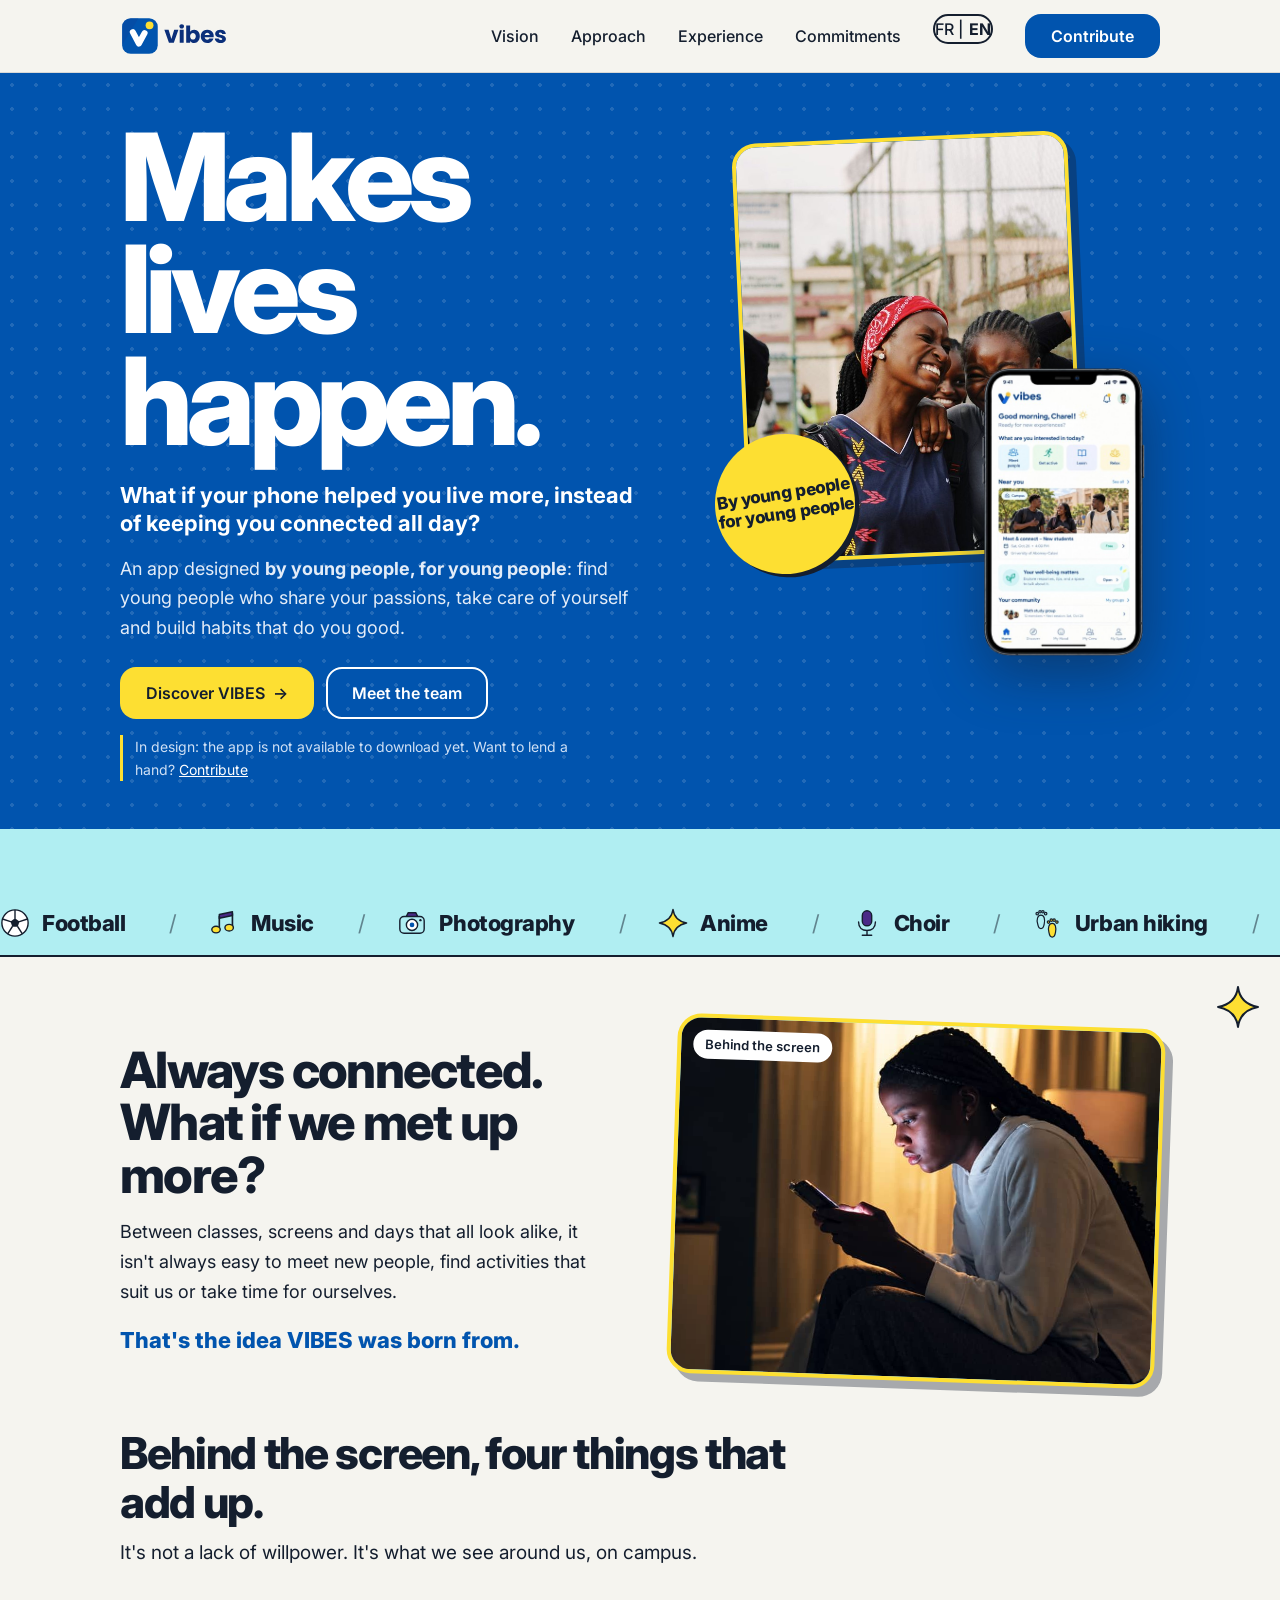
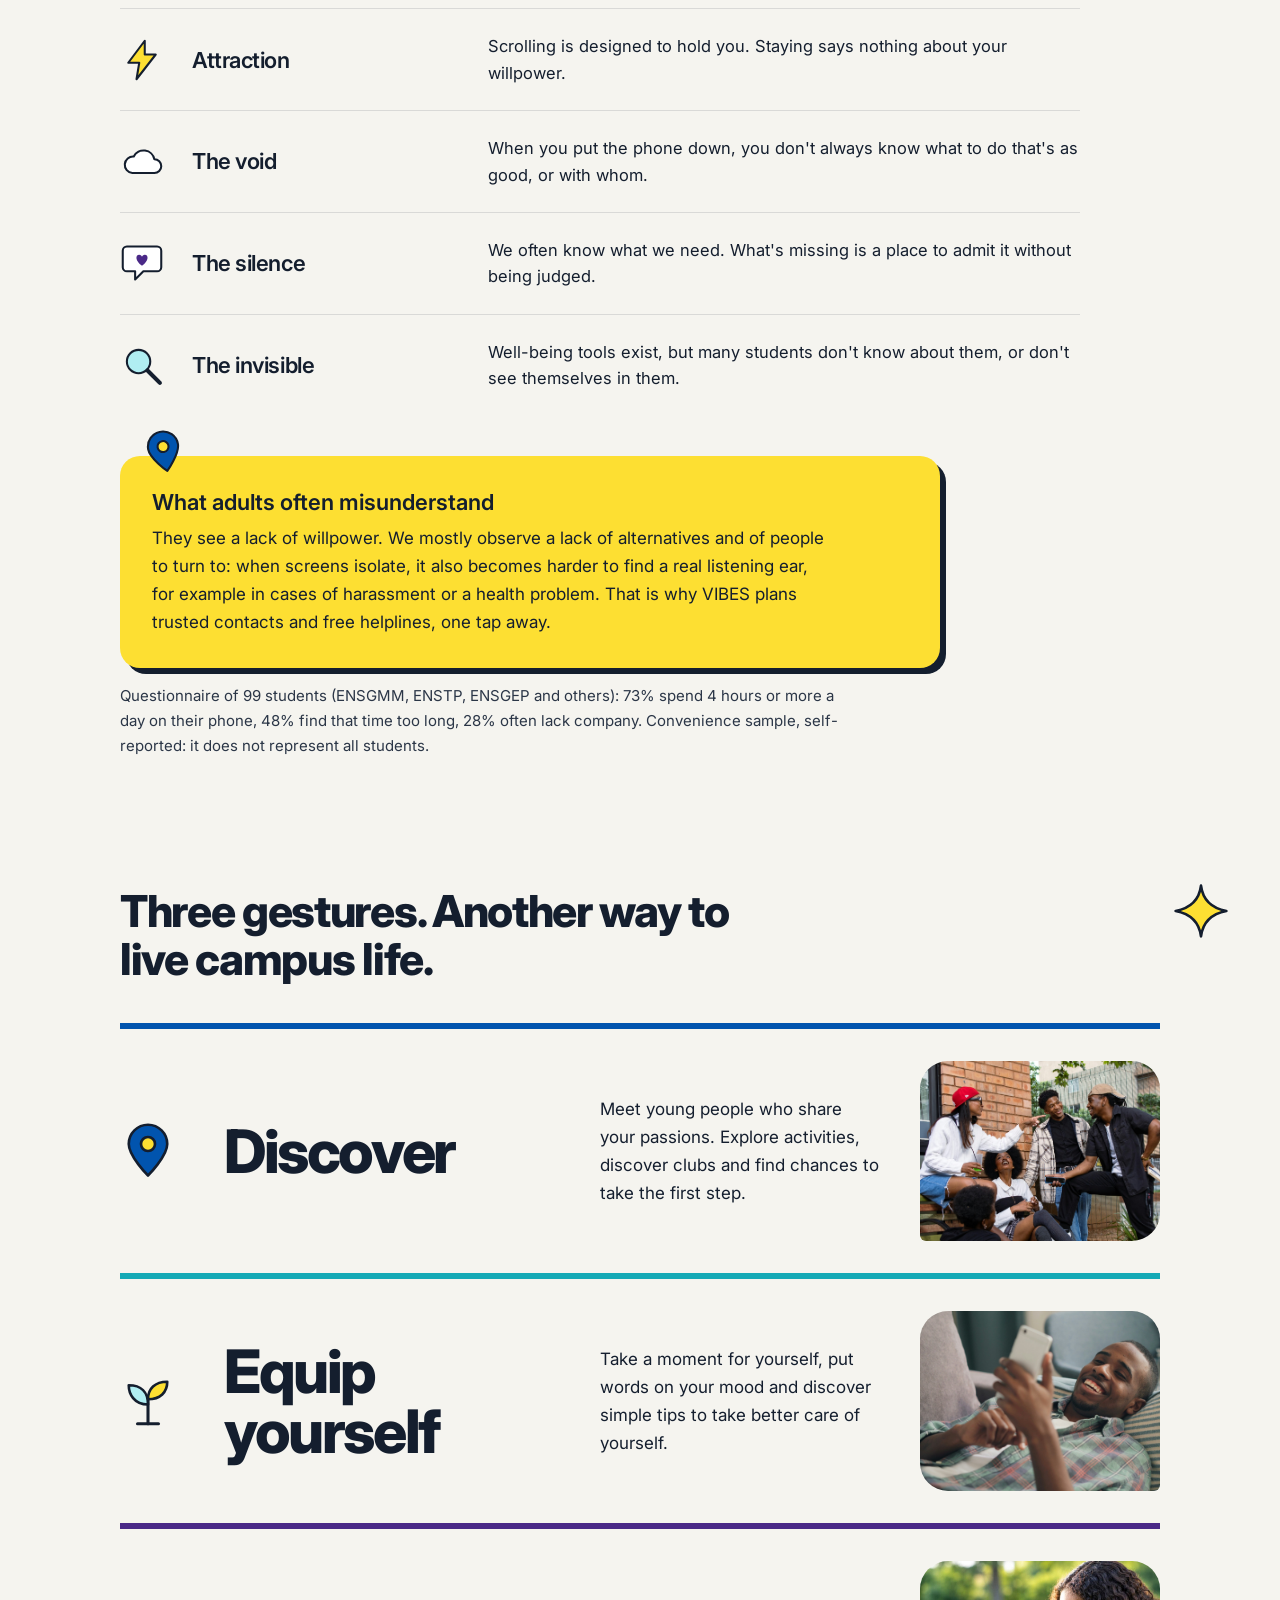
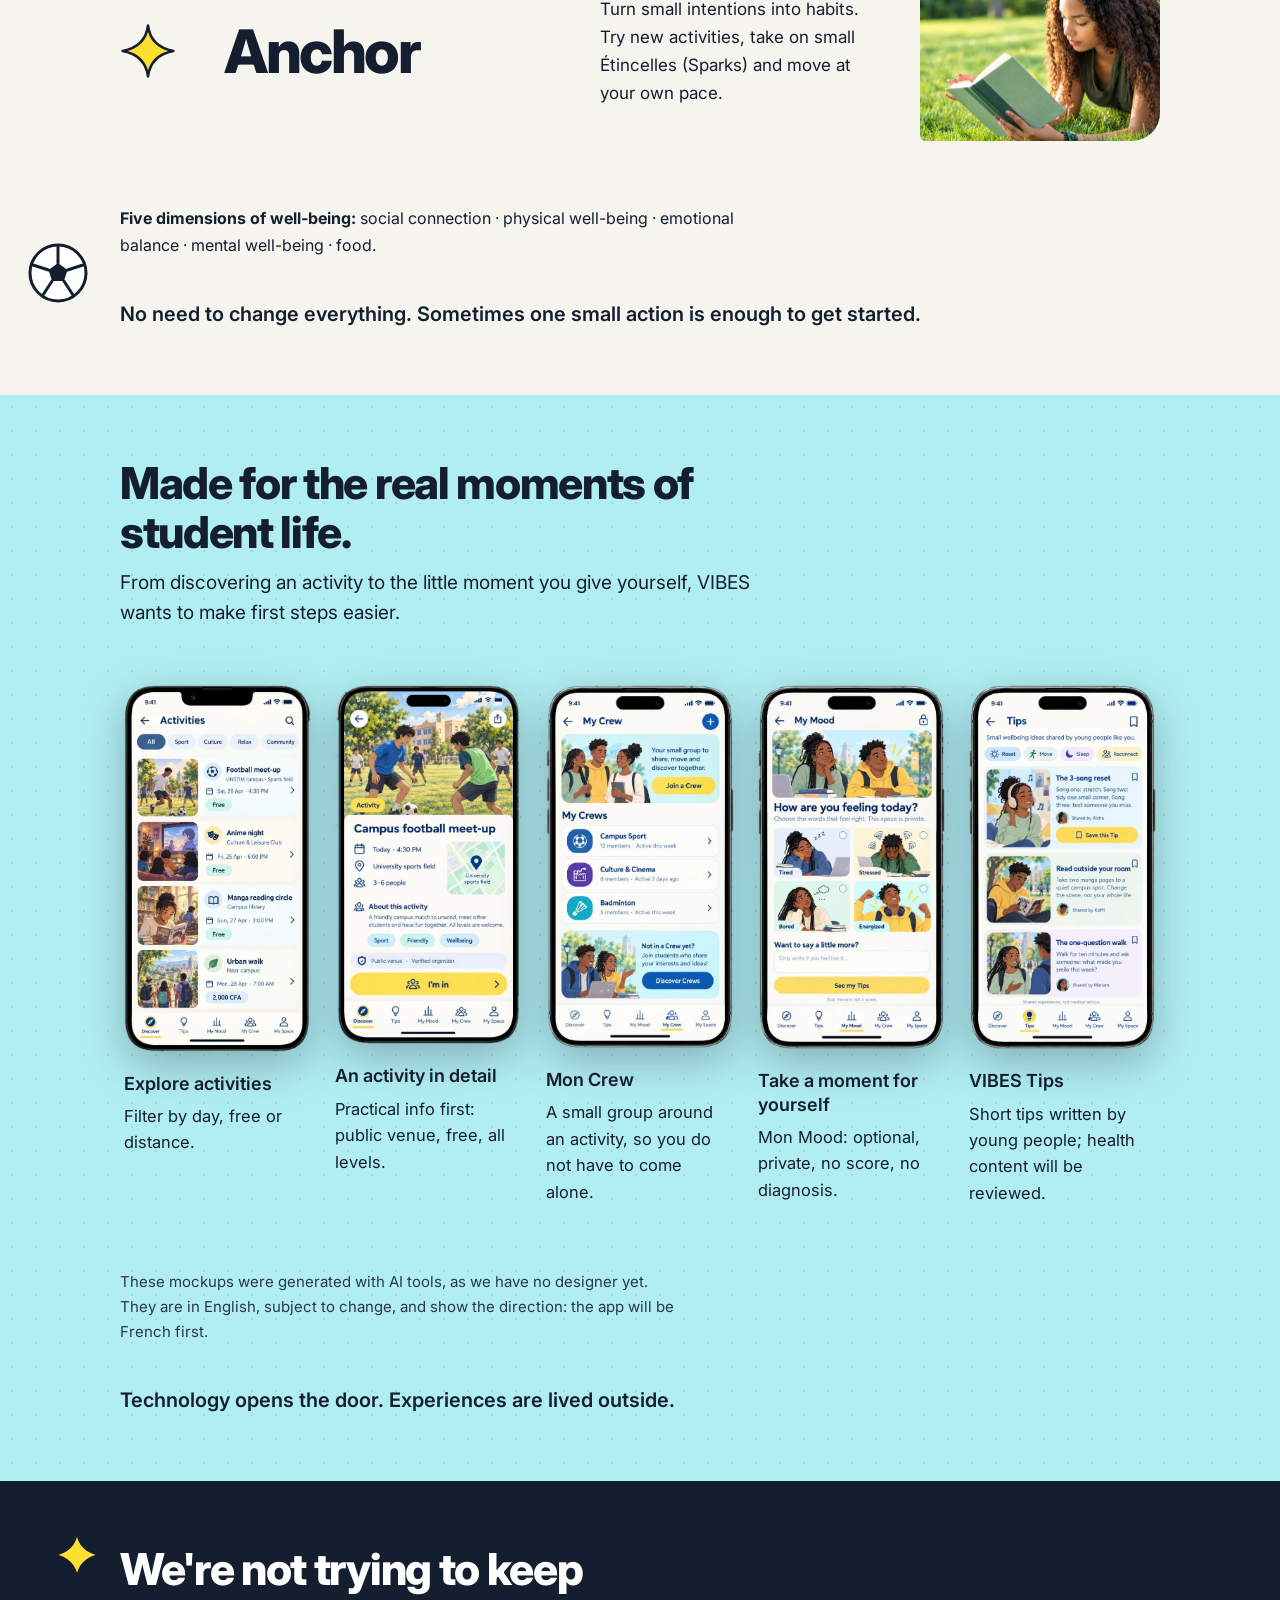
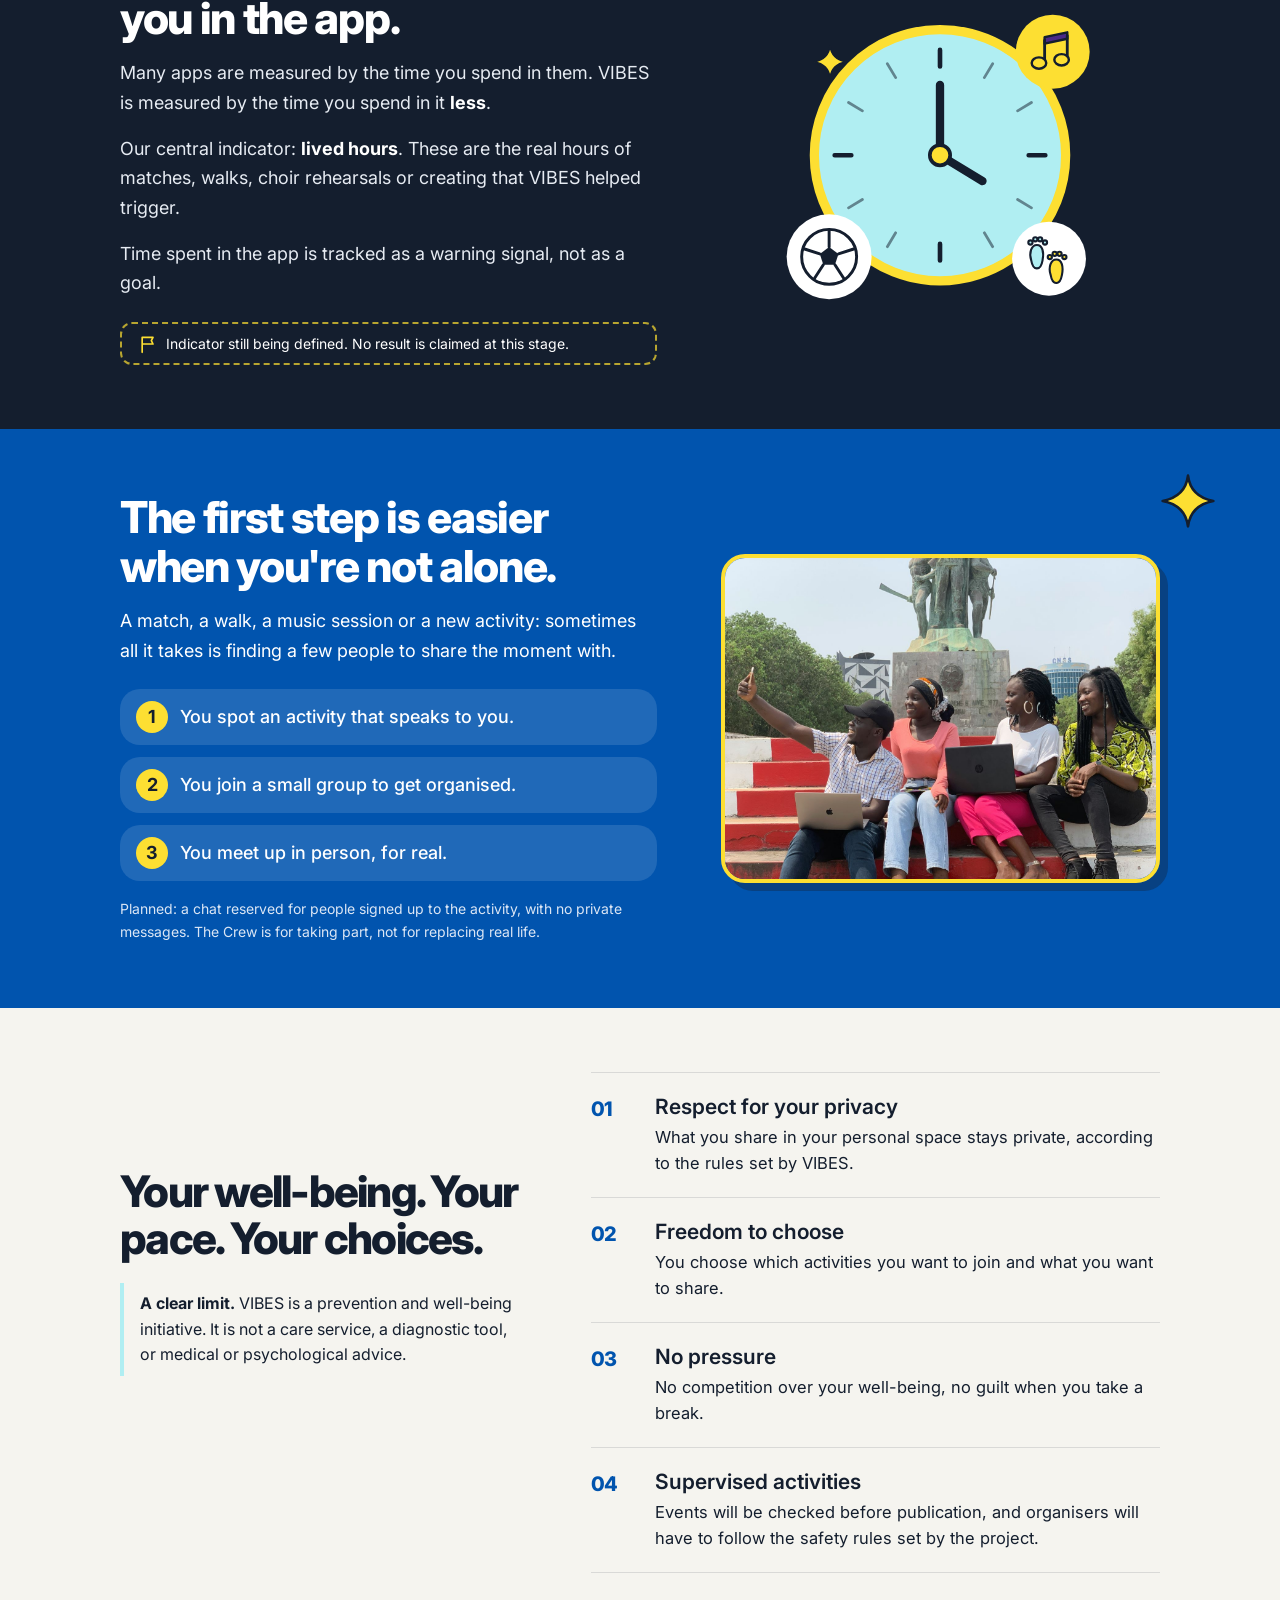
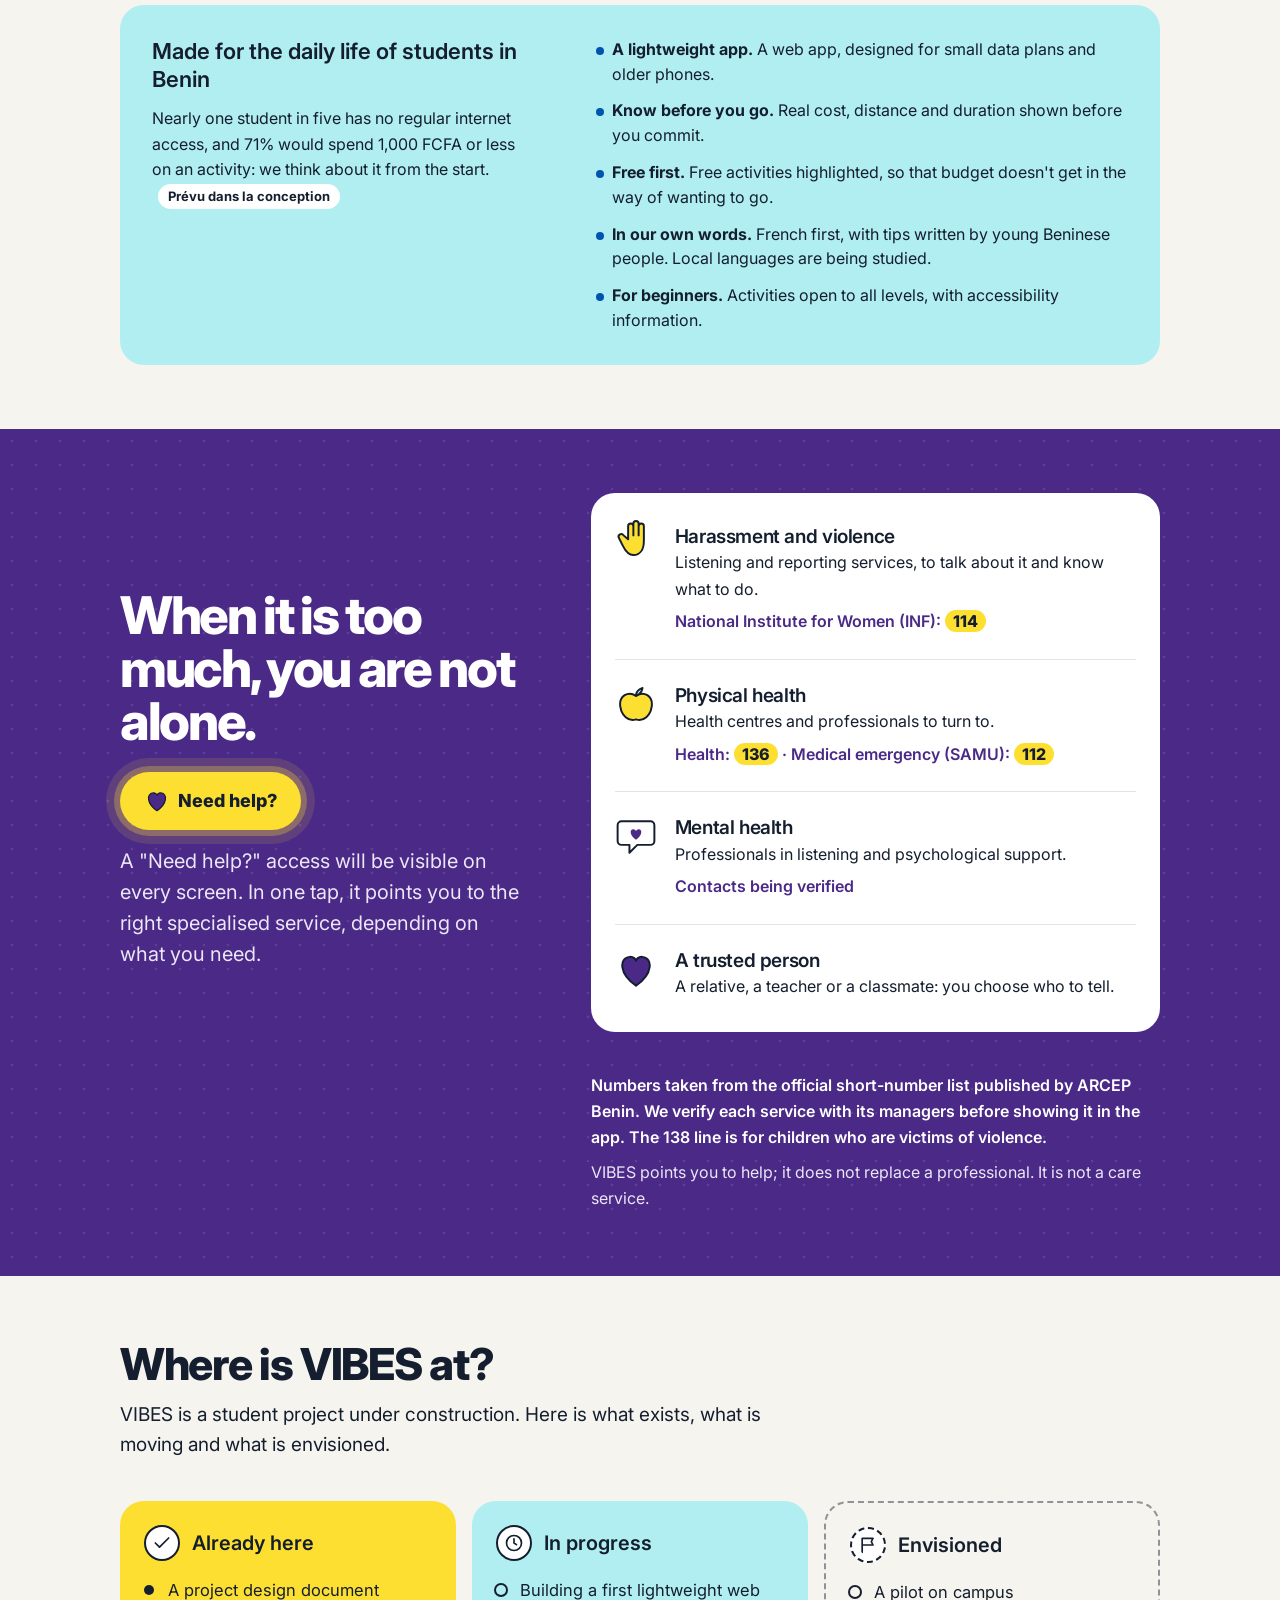
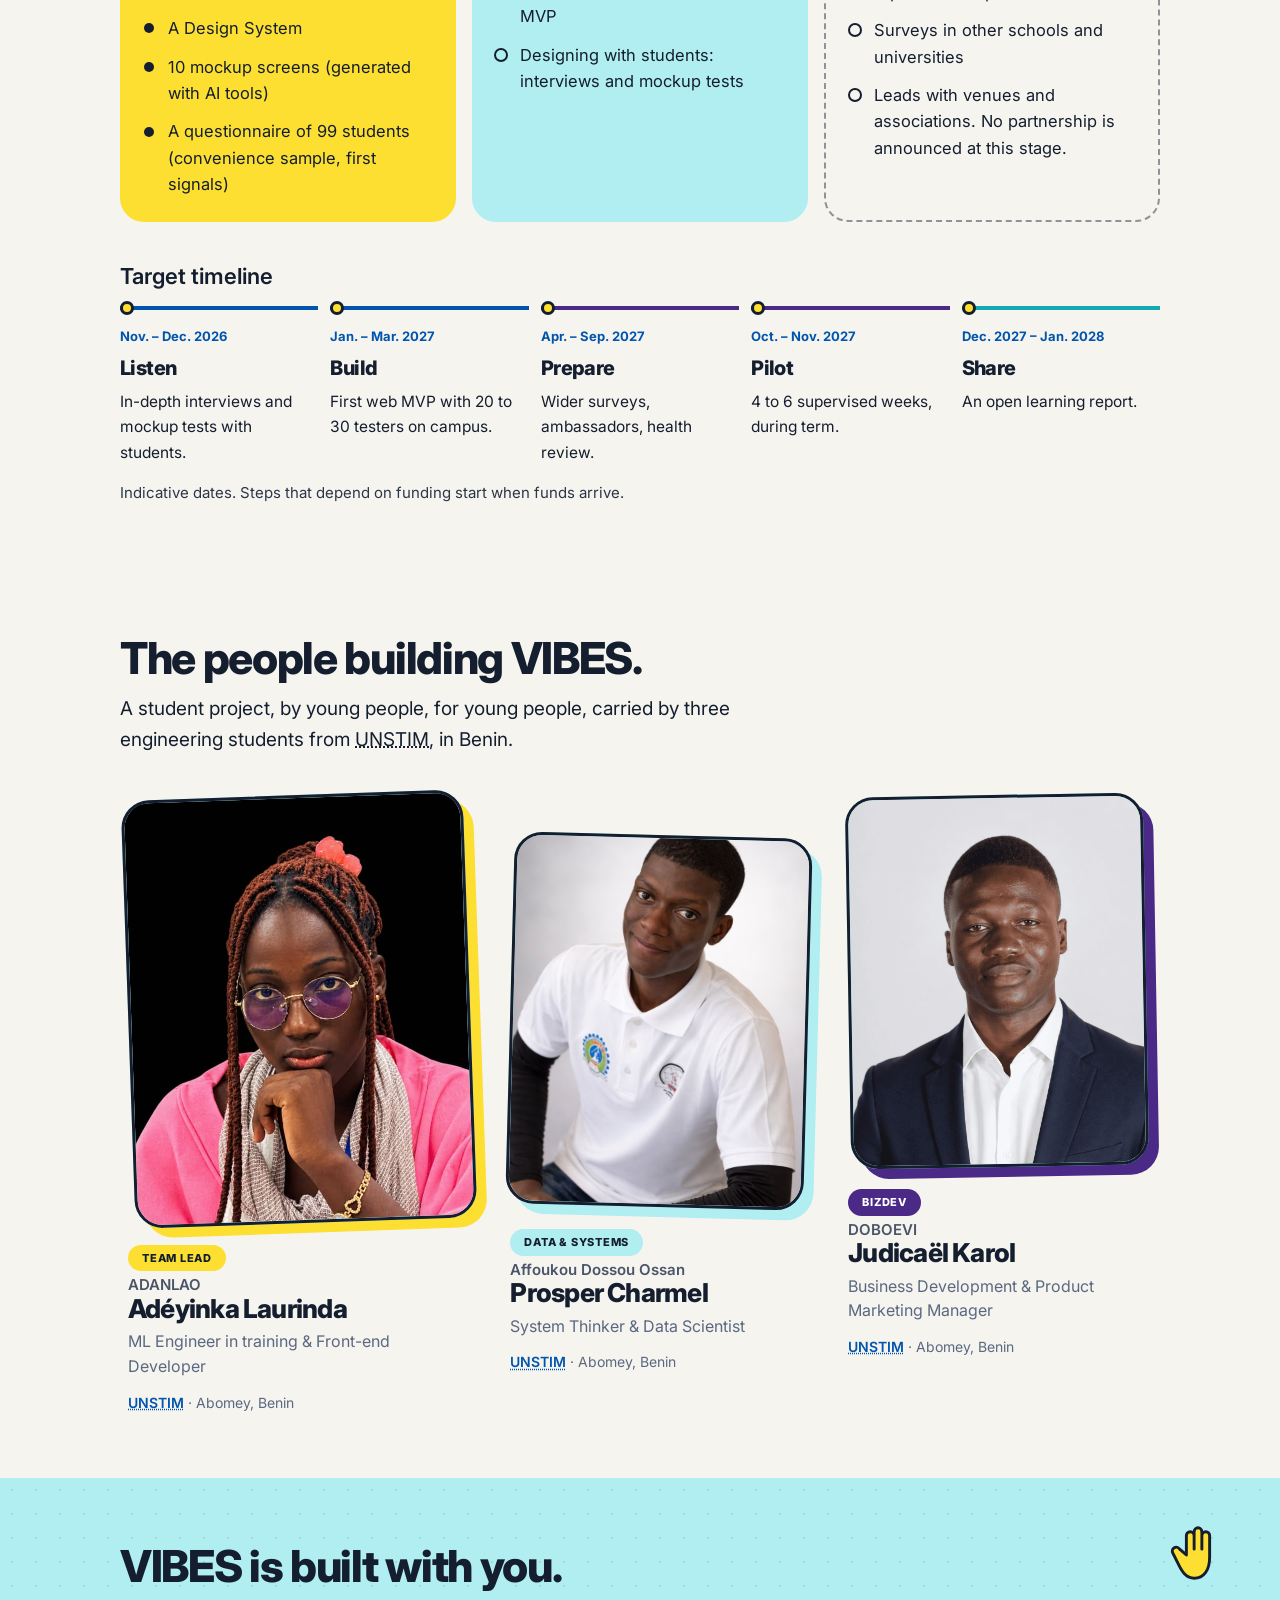
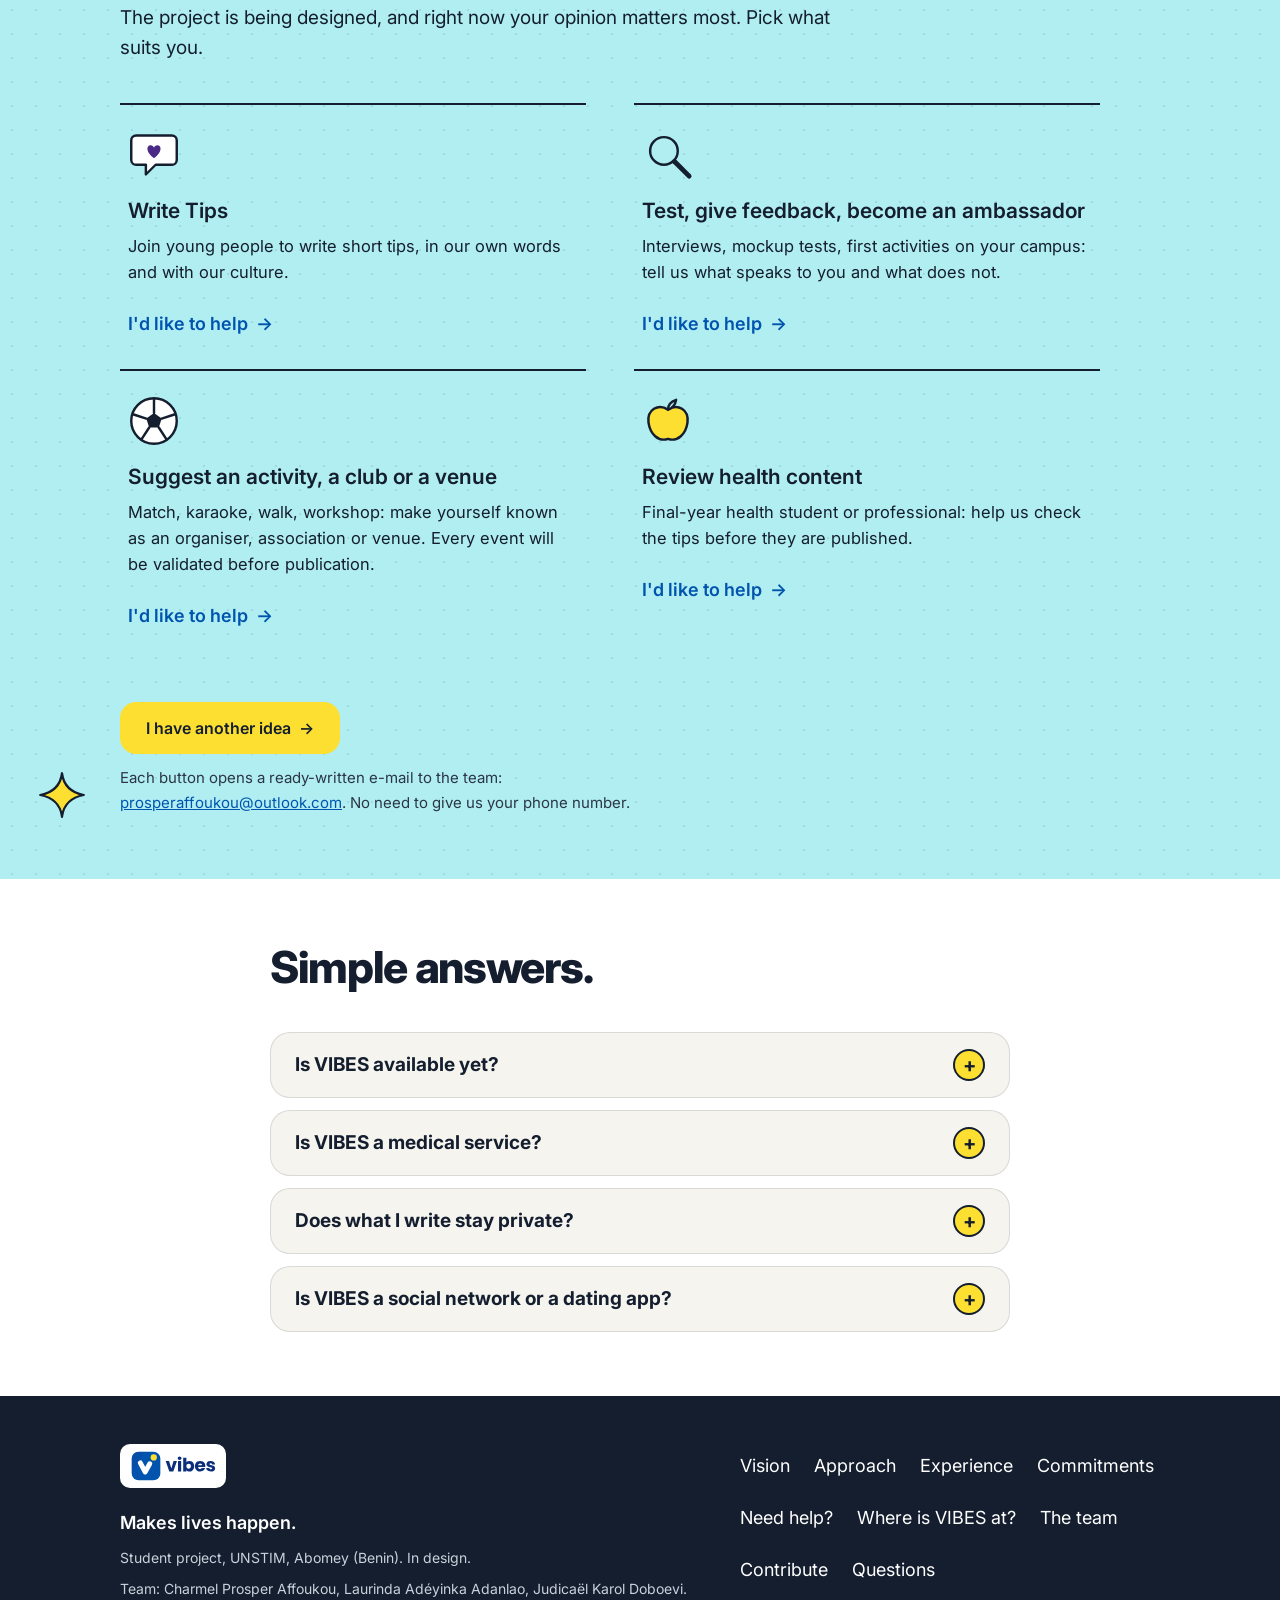
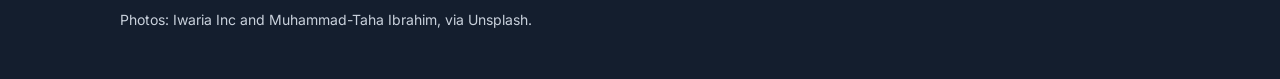
==== en/index.html @ 9d9d1234 "Contribuer : boutons par e-mail pré-rédigé, plus de liens GitHub Co-Authored-By: Claude Sonnet 5.5 <" ====
<!doctype html>
<html lang="en">
<head>
  <meta charset="utf-8">
  <meta name="viewport" content="width=device-width, initial-scale=1">
  <title>VIBES · Makes lives happen</title>
  <meta name="description" content="VIBES is a student-led initiative for well-being on campus: find young people who share your passions, take care of yourself and build habits that do you good.">
  <meta name="theme-color" content="#0154AE">
  <link rel="icon" href="../favicon.svg" type="image/svg+xml">
  <link rel="icon" href="../assets/brand/favicon-32.png" sizes="32x32" type="image/png">
  <link rel="apple-touch-icon" href="../assets/brand/apple-touch-icon.png">
  <meta property="og:type" content="website">
  <meta property="og:locale" content="en_US">
  <meta property="og:title" content="VIBES · Makes lives happen">
  <meta property="og:description" content="Student well-being, differently: discover, equip yourself, anchor good habits.">
  <meta property="og:image" content="https://charmel7.github.io/vibes/assets/brand/og-image.png">
  <meta name="twitter:card" content="summary_large_image">
  <script>document.documentElement.classList.add('js');</script>
  <link rel="preconnect" href="https://fonts.googleapis.com">
  <link rel="preconnect" href="https://fonts.gstatic.com" crossorigin>
  <link rel="stylesheet" href="https://fonts.googleapis.com/css2?family=Inter:wght@400;500;600;700&display=swap">
  <link rel="stylesheet" href="../styles.css">
</head>
<body>

<!-- ============ Bibliothèque d'illustrations (SVG) ============ -->
<svg width="0" height="0" style="position:absolute" aria-hidden="true" focusable="false">
  <defs>
    <!-- Icônes à traits (style Lucide) -->
    <symbol id="i-users" viewBox="0 0 24 24"><path d="M16 21v-2a4 4 0 0 0-4-4H6a4 4 0 0 0-4 4v2"/><circle cx="9" cy="7" r="4"/><path d="M22 21v-2a4 4 0 0 0-3-3.87"/><path d="M16 3.13a4 4 0 0 1 0 7.75"/></symbol>
    <symbol id="i-activity" viewBox="0 0 24 24"><path d="M22 12h-4l-3 9L9 3l-3 9H2"/></symbol>
    <symbol id="i-heart" viewBox="0 0 24 24"><path d="M19 14c1.49-1.46 3-3.21 3-5.5A5.5 5.5 0 0 0 16.5 3c-1.76 0-3 .5-4.5 2-1.5-1.5-2.74-2-4.5-2A5.5 5.5 0 0 0 2 8.5c0 2.3 1.5 4.05 3 5.5l7 7Z"/></symbol>
    <symbol id="i-wind" viewBox="0 0 24 24"><path d="M17.7 7.7a2.5 2.5 0 1 1 1.8 4.3H2"/><path d="M9.6 4.6A2 2 0 1 1 11 8H2"/><path d="M12.6 19.4A2 2 0 1 0 14 16H2"/></symbol>
    <symbol id="i-apple" viewBox="0 0 24 24"><path d="M12 20.94c1.5 0 2.75 1.06 4 1.06 3 0 6-8 6-12.22A4.91 4.91 0 0 0 17 5c-2.22 0-4 1.44-5 2-1-.56-2.78-2-5-2a4.9 4.9 0 0 0-5 4.78C2 14 5 22 8 22c1.25 0 2.5-1.06 4-1.06Z"/><path d="M10 2c1 .5 2 2 2 5"/></symbol>
    <symbol id="i-menu" viewBox="0 0 24 24"><path d="M4 6h16M4 12h16M4 18h16"/></symbol>
    <symbol id="i-x" viewBox="0 0 24 24"><path d="M18 6 6 18M6 6l12 12"/></symbol>
    <symbol id="i-plus" viewBox="0 0 24 24"><path d="M12 5v14M5 12h14"/></symbol>
    <symbol id="i-check" viewBox="0 0 24 24"><path d="M20 6 9 17l-5-5"/></symbol>
    <symbol id="i-clock" viewBox="0 0 24 24"><circle cx="12" cy="12" r="9"/><path d="M12 7v5l3 2"/></symbol>
    <symbol id="i-flag" viewBox="0 0 24 24"><path d="M5 22V4M5 4h13l-2 4 2 4H5"/></symbol>

    <!-- Marque : petit soleil du logo -->
    <symbol id="s-logo-sun" viewBox="0 0 24 24"><g stroke="currentColor" stroke-width="2" stroke-linecap="round"><path d="M12 1.5v3M12 19.5v3M1.5 12h3M19.5 12h3M4.6 4.6l2.1 2.1M17.3 17.3l2.1 2.1M19.4 4.6l-2.1 2.1M6.7 17.3l-2.1 2.1"/></g><circle cx="12" cy="12" r="5" fill="#FDDF32" stroke="currentColor" stroke-width="2"/></symbol>

    <!-- Autocollants : contour bleu nuit, couleurs de la palette -->
    <symbol id="s-ball" viewBox="0 0 64 64"><circle cx="32" cy="32" r="28" fill="#fff" stroke="#141E2E" stroke-width="3"/><polygon points="32,22 41.5,29 37.9,40 26.1,40 22.5,29" fill="#141E2E"/><path d="M32 22V5M41.5 29L57 24M37.9 40L47 54M26.1 40L17 54M22.5 29L7 24" stroke="#141E2E" stroke-width="3" fill="none" stroke-linecap="round"/></symbol>
    <symbol id="s-note" viewBox="0 0 64 64"><path d="M22 14 50 8v8L22 22Z" fill="#4A2987" stroke="#141E2E" stroke-width="3" stroke-linejoin="round"/><path d="M22 18v26M50 12v28" stroke="#141E2E" stroke-width="3.5" fill="none" stroke-linecap="round"/><ellipse cx="15" cy="46" rx="9" ry="7" fill="#FDDF32" stroke="#141E2E" stroke-width="3"/><ellipse cx="43" cy="42" rx="9" ry="7" fill="#FDDF32" stroke="#141E2E" stroke-width="3"/></symbol>
    <symbol id="s-camera" viewBox="0 0 64 64"><path d="M20 18l4-8h16l4 8" fill="#4A2987" stroke="#141E2E" stroke-width="3" stroke-linejoin="round"/><rect x="6" y="18" width="52" height="36" rx="9" fill="#B0EEF2" stroke="#141E2E" stroke-width="3"/><circle cx="32" cy="36" r="12" fill="#fff" stroke="#141E2E" stroke-width="3"/><circle cx="32" cy="36" r="5" fill="#0154AE"/><circle cx="50" cy="26" r="2.5" fill="#141E2E"/></symbol>
    <symbol id="s-book" viewBox="0 0 64 64"><path d="M32 18C24 12 12 12 6 14v36c6-2 18-2 26 4Z" fill="#fff" stroke="#141E2E" stroke-width="3" stroke-linejoin="round"/><path d="M32 18c8-6 20-6 26-4v36c-6-2-18-2-26 4Z" fill="#B0EEF2" stroke="#141E2E" stroke-width="3" stroke-linejoin="round"/><path d="M14 24h12M14 32h12M38 24h12M38 32h12" stroke="#141E2E" stroke-width="2.5" stroke-linecap="round"/></symbol>
    <symbol id="s-spark" viewBox="0 0 64 64"><path d="M32 3Q35 27 61 32Q35 37 32 61Q29 37 3 32Q29 27 32 3Z" fill="#FDDF32" stroke="#141E2E" stroke-width="3" stroke-linejoin="round"/></symbol>
    <symbol id="s-sun" viewBox="0 0 64 64"><g stroke="#141E2E" stroke-width="3.5" stroke-linecap="round"><path d="M32 4v8M32 52v8M4 32h8M52 32h8M12 12l6 6M46 46l6 6M52 12l-6 6M12 52l6-6"/></g><circle cx="32" cy="32" r="14" fill="#FDDF32" stroke="#141E2E" stroke-width="3"/></symbol>
    <symbol id="s-bubble" viewBox="0 0 64 64"><path d="M10 8h44a6 6 0 0 1 6 6v24a6 6 0 0 1-6 6H34L22 56V44H10a6 6 0 0 1-6-6V14a6 6 0 0 1 6-6Z" fill="#fff" stroke="#141E2E" stroke-width="3" stroke-linejoin="round"/><path d="M32 36C22 29 22 20 28 20c2 0 4 2 4 3 0-1 2-3 4-3 6 0 6 9-4 16Z" fill="#4A2987"/></symbol>
    <symbol id="s-foot" viewBox="0 0 64 64"><g stroke="#141E2E" stroke-width="2.6" stroke-linejoin="round"><path d="M10 34c-3-9 0-19 7-19s9 9 7 19c-1 6-3 10-7 10s-6-4-7-10Z" fill="#B0EEF2"/><circle cx="9" cy="12" r="2.6" fill="#B0EEF2"/><circle cx="15" cy="8" r="2.6" fill="#B0EEF2"/><circle cx="21" cy="8" r="2.6" fill="#B0EEF2"/><circle cx="27" cy="12" r="2.6" fill="#B0EEF2"/><path d="M34 52c-3-9 0-19 7-19s9 9 7 19c-1 6-3 10-7 10s-6-4-7-10Z" fill="#FDDF32"/><circle cx="33" cy="30" r="2.6" fill="#FDDF32"/><circle cx="39" cy="26" r="2.6" fill="#FDDF32"/><circle cx="45" cy="26" r="2.6" fill="#FDDF32"/><circle cx="51" cy="30" r="2.6" fill="#FDDF32"/></g></symbol>
    <symbol id="s-sprout" viewBox="0 0 64 64"><path d="M32 58V30" stroke="#141E2E" stroke-width="3.5" stroke-linecap="round"/><path d="M32 36C16 36 10 24 10 14c14 0 22 8 22 22Z" fill="#B0EEF2" stroke="#141E2E" stroke-width="3" stroke-linejoin="round"/><path d="M32 30c0-12 8-20 22-20 0 12-8 20-22 20Z" fill="#FDDF32" stroke="#141E2E" stroke-width="3" stroke-linejoin="round"/><path d="M20 58h24" stroke="#141E2E" stroke-width="3.5" stroke-linecap="round"/></symbol>
    <symbol id="s-pin" viewBox="0 0 64 64"><path d="M32 60S10 38 10 24a22 22 0 0 1 44 0C54 38 32 60 32 60Z" fill="#0154AE" stroke="#141E2E" stroke-width="3" stroke-linejoin="round"/><circle cx="32" cy="24" r="8" fill="#FDDF32" stroke="#141E2E" stroke-width="3"/></symbol>
    <symbol id="s-heart" viewBox="0 0 64 64"><path d="M32 56C6 38 6 14 22 12c6-1 10 4 10 6 0-2 4-7 10-6 16 2 16 26-10 44Z" fill="#4A2987" stroke="#141E2E" stroke-width="3" stroke-linejoin="round"/></symbol>
    <symbol id="s-bolt" viewBox="0 0 64 64"><path d="M36 4 12 36h16l-4 24 28-36H36Z" fill="#FDDF32" stroke="#141E2E" stroke-width="3" stroke-linejoin="round"/></symbol>
    <symbol id="s-cloud" viewBox="0 0 64 64"><path d="M18 48a12 12 0 0 1 2-24 16 16 0 0 1 30 4 10 10 0 0 1 0 20Z" fill="#fff" stroke="#141E2E" stroke-width="3" stroke-linejoin="round"/></symbol>
    <symbol id="s-search" viewBox="0 0 64 64"><circle cx="27" cy="27" r="17" fill="#B0EEF2" stroke="#141E2E" stroke-width="3"/><path d="m40 40 18 18" stroke="#141E2E" stroke-width="6" stroke-linecap="round"/></symbol>
    <symbol id="s-apple" viewBox="0 0 64 64"><path d="M32 18C20 10 6 18 8 34c2 14 12 24 24 20 12 4 22-6 24-20 2-16-12-24-24-16Z" fill="#FDDF32" stroke="#141E2E" stroke-width="3" stroke-linejoin="round"/><path d="M32 18c0-6 4-10 10-12-1 6-4 10-10 12Z" fill="#B0EEF2" stroke="#141E2E" stroke-width="3" stroke-linejoin="round"/></symbol>
    <symbol id="s-mic" viewBox="0 0 64 64"><rect x="22" y="6" width="20" height="32" rx="10" fill="#4A2987" stroke="#141E2E" stroke-width="3"/><path d="M14 30c0 12 8 18 18 18s18-6 18-18M32 48v10M22 58h20" stroke="#141E2E" stroke-width="3" fill="none" stroke-linecap="round"/></symbol>
    <symbol id="s-hand" viewBox="0 0 64 64"><path d="M20 34V14a4 4 0 0 1 8 0v14V10a4 4 0 0 1 8 0v18V14a4 4 0 0 1 8 0v22c0 14-6 22-16 22-8 0-12-6-16-14l-6-12a4 4 0 0 1 7-4Z" fill="#FDDF32" stroke="#141E2E" stroke-width="3" stroke-linejoin="round"/></symbol>
  </defs>
</svg>

<a class="skip" href="#contenu">Skip to content</a>

<!-- ============ 1. Navigation ============ -->
<header class="nav" id="haut">
  <div class="wrap nav__bar">
    <a class="logo logo--img" href="#haut" aria-label="VIBES, back to top">
      <img src="../assets/brand/vibes-horizontal.svg" alt="VIBES" class="logo__img" width="107" height="40">
    </a>

    <nav class="nav__links" id="menu" aria-label="Main navigation">
      <a href="#constat">Vision</a>
      <a href="#intentions">Approach</a>
      <a href="#experience">Experience</a>
      <a href="#engagements">Commitments</a>
      <a class="lang" href="../" hreflang="fr" lang="fr" title="Lire cette page en français">FR | <b>EN</b></a>
      <a class="btn btn--blue nav__cta" href="#contribuer">Contribute</a>
    </nav>

    <button class="nav__toggle" type="button" aria-expanded="false" aria-controls="menu" aria-label="Open menu" data-label-open="Open menu" data-label-close="Close menu">
      <svg class="ico" aria-hidden="true"><use href="#i-menu"/></svg>
    </button>
  </div>
</header>

<main id="contenu">

  <!-- ============ 2. Hero ============ -->
  <section class="hero hero--v2">
    <div class="wrap hero2">
      <h1 class="hero2__title">Makes lives<br>happen.</h1>
      <div class="hero2__row">
        <div class="hero2__text">
          <p class="lead">What if your phone helped you live more, instead of keeping you connected all day?</p>
          <p class="hero__sub">An app designed <strong>by young people, for young people</strong>: find young people who share your passions, take care of yourself and build habits that do you good.</p>
          <div class="actions">
            <a class="btn btn--yellow" href="#intentions">Discover VIBES <span aria-hidden="true">→</span></a>
            <a class="btn btn--ghost-light" href="#equipe">Meet the team</a>
          </div>
          <p class="status">In design: the app is not available to download yet. Want to lend a hand? <a href="#contribuer">Contribute</a></p>
        </div>
        <div class="hero2__art">
          <div class="hero2__badge" aria-hidden="true">By young people<br>for young people</div>
          <img class="hero2__photo" src="../assets/photos/amies-terrain.jpg" width="1200" height="800" alt="Students laughing together on a sports court" decoding="async" fetchpriority="high">
          <img class="hero2__phone" src="../assets_1/page_accueil.png" alt="Mockup of the VIBES home screen: today's small Spark, this week's activities and access to help" decoding="async">
        </div>
      </div>
    </div>
  </section>

  <!-- Bandeau des passions -->
  <div class="marquee" role="region" aria-label="Passions for everyone: football, music, photography, anime, choir, urban hiking, board games, cinema, reading, group study">
    <div class="marquee__track">
      <ul>
        <li><svg aria-hidden="true"><use href="#s-ball"/></svg>Football</li>
        <li><svg aria-hidden="true"><use href="#s-note"/></svg>Music</li>
        <li><svg aria-hidden="true"><use href="#s-camera"/></svg>Photography</li>
        <li><svg aria-hidden="true"><use href="#s-spark"/></svg>Anime</li>
        <li><svg aria-hidden="true"><use href="#s-mic"/></svg>Choir</li>
        <li><svg aria-hidden="true"><use href="#s-foot"/></svg>Urban hiking</li>
        <li><svg aria-hidden="true"><use href="#s-bolt"/></svg>Board games</li>
        <li><svg aria-hidden="true"><use href="#s-camera"/></svg>Cinema</li>
        <li><svg aria-hidden="true"><use href="#s-book"/></svg>Reading</li>
        <li><svg aria-hidden="true"><use href="#s-bubble"/></svg>Group study</li>
      </ul>
      <ul aria-hidden="true">
        <li><svg><use href="#s-ball"/></svg>Football</li>
        <li><svg><use href="#s-note"/></svg>Music</li>
        <li><svg><use href="#s-camera"/></svg>Photography</li>
        <li><svg><use href="#s-spark"/></svg>Anime</li>
        <li><svg><use href="#s-mic"/></svg>Choir</li>
        <li><svg><use href="#s-foot"/></svg>Urban hiking</li>
        <li><svg><use href="#s-bolt"/></svg>Board games</li>
        <li><svg><use href="#s-camera"/></svg>Cinema</li>
        <li><svg><use href="#s-book"/></svg>Reading</li>
        <li><svg><use href="#s-bubble"/></svg>Group study</li>
      </ul>
    </div>
  </div>

  <!-- ============ 3. Le problème (constat + quatre couches) ============ -->
  <section class="section" id="constat">
    <svg class="deco deco--m bob" style="--s:44px;top:28px;right:20px" aria-hidden="true"><use href="#s-spark"/></svg>
    <div class="wrap constat">
      <div class="constat__text reveal">
        <p class="eyebrow eyebrow--blue">The situation</p>
        <h2>Always connected. What if we met up more?</h2>
        <p>Between classes, screens and days that all look alike, it isn't always easy to meet new people, find activities that suit us or take time for ourselves.</p>
        <p class="transition">That's the idea VIBES was born from.</p>
      </div>
      <div class="duo reveal">
        <figure class="scene-card scene-card--photo">
          <figcaption>Behind the screen</figcaption>
          <img class="scene-photo" src="../assets_1/derrière_l'écran.jpeg" width="1200" height="800" alt="Students laughing together on a sports court" loading="lazy" decoding="async">
        </figure>
      </div>
    </div>

    <div class="wrap wrap--follow">
      <header class="section__head reveal">
        <p class="eyebrow eyebrow--blue">Why VIBES exists</p>
        <h2>Behind the screen, four things that add up.</h2>
        <p class="section__intro">It's not a lack of willpower. It's what we see around us, on campus.</p>
      </header>

      <ol class="layers">
        <li class="layer reveal">
          <svg class="layer__ico" aria-hidden="true"><use href="#s-bolt"/></svg>
          <span class="layer__n">1</span>
          <h3>Attraction</h3>
          <p>Scrolling is designed to hold you. Staying says nothing about your willpower.</p>
        </li>
        <li class="layer reveal">
          <svg class="layer__ico" aria-hidden="true"><use href="#s-cloud"/></svg>
          <span class="layer__n">2</span>
          <h3>The void</h3>
          <p>When you put the phone down, you don't always know what to do that's as good, or with whom.</p>
        </li>
        <li class="layer reveal">
          <svg class="layer__ico" aria-hidden="true"><use href="#s-bubble"/></svg>
          <span class="layer__n">3</span>
          <h3>The silence</h3>
          <p>We often know what we need. What's missing is a place to admit it without being judged.</p>
        </li>
        <li class="layer reveal">
          <svg class="layer__ico" aria-hidden="true"><use href="#s-search"/></svg>
          <span class="layer__n">4</span>
          <h3>The invisible</h3>
          <p>Well-being tools exist, but many students don't know about them, or don't see themselves in them.</p>
        </li>
      </ol>

      <aside class="callout reveal"><svg class="callout__pin" aria-hidden="true"><use href="#s-pin"/></svg>
        <h3>What adults often misunderstand</h3>
        <p>They see a lack of willpower. We mostly observe a lack of alternatives and of people to turn to: when screens isolate, it also becomes harder to find a real listening ear, for example in cases of harassment or a health problem. That is why VIBES plans trusted contacts and free helplines, one tap away.</p>
      </aside>
      <p class="note reveal">Questionnaire of 99 students (ENSGMM, ENSTP, ENSGEP and others): 73% spend 4 hours or more a day on their phone, 48% find that time too long, 28% often lack company. Convenience sample, self-reported: it does not represent all students.</p>
    </div>
  </section>

  <!-- ============ 4. Les trois intentions ============ -->
  <section class="section" id="intentions">
    <svg class="deco" style="--s:56px;top:60px;right:4%" aria-hidden="true"><use href="#s-spark"/></svg>
    <svg class="deco" style="--s:64px;bottom:90px;left:2%" aria-hidden="true"><use href="#s-ball"/></svg>
    <div class="wrap">
      <header class="section__head reveal">
        <p class="eyebrow eyebrow--blue">The approach</p>
        <h2>Three gestures. Another way to live campus life.</h2>
      </header>

      <ul class="gestures">
        <li class="gesture gesture--blue reveal">
          <svg class="gesture__ico" aria-hidden="true"><use href="#s-pin"/></svg>
          <h3>Discover</h3>
          <p>Meet young people who share your passions. Explore activities, discover clubs and find chances to take the first step.</p>
          <img class="card__scene card__scene--photo" src="../assets_1/Discover.jpeg" alt="Discover activities and meet young people who share your passions" loading="lazy" decoding="async">
        </li>
        <li class="gesture gesture--turq reveal">
          <svg class="gesture__ico" aria-hidden="true"><use href="#s-sprout"/></svg>
          <h3>Equip yourself</h3>
          <p>Take a moment for yourself, put words on your mood and discover simple tips to take better care of yourself.</p>
          <img class="card__scene card__scene--photo" src="../assets_1/equip yourself.jpeg" alt="A student takes a moment for himself on his phone" loading="lazy" decoding="async">
        </li>
        <li class="gesture gesture--purple reveal">
          <svg class="gesture__ico" aria-hidden="true"><use href="#s-spark"/></svg>
          <h3>Anchor</h3>
          <p>Turn small intentions into habits. Try new activities, take on small Étincelles (Sparks) and move at your own pace.</p>
          <img class="card__scene card__scene--photo" src="../assets_1/anchor.jpeg" alt="Anchoring good habits and moving at your own pace" loading="lazy" decoding="async">
        </li>
      </ul>

      <p class="dimline reveal"><strong>Five dimensions of well-being:</strong> social connection · physical well-being · emotional balance · mental well-being · food.</p>
      <p class="closing reveal">No need to change everything. Sometimes one small action is enough to get started.</p>
    </div>
  </section>

  <!-- ============ 6. Aperçu de l'expérience ============ -->
  <section class="section section--turq" id="experience">
    <div class="wrap">
      <header class="section__head reveal">
        <p class="eyebrow eyebrow--blue">The experience</p>
        <h2>Made for the real moments of student life.</h2>
        <p class="section__intro">From discovering an activity to the little moment you give yourself, VIBES wants to make first steps easier.</p>
      </header>

      <div class="gallery">
        <div class="gal__item reveal">
          <figure class="phone" data-shot>
            <img src="../assets/screens/02_explorer_activites.webp" alt="Mockup of the Discover screen: campus activities filterable by day, free or nearby" loading="lazy" decoding="async">
            <figcaption class="phone__missing">Mockup to add: 02_explorer_activites.png</figcaption>
          </figure>
          <h3>Explore activities</h3>
          <p>Filter by day, free or distance.</p>
        </div>
        <div class="gal__item reveal">
          <figure class="phone" data-shot>
            <img src="../assets/screens/03_detail_activite.webp" alt="Mockup of an activity page: anime night on campus, practical information and an I'm in button" loading="lazy" decoding="async">
            <figcaption class="phone__missing">Mockup to add: 03_detail_activite.png</figcaption>
          </figure>
          <h3>An activity in detail</h3>
          <p>Practical info first: public venue, free, all levels.</p>
        </div>
        <div class="gal__item reveal">
          <figure class="phone" data-shot>
            <img src="../assets/screens/05_mon_crew.webp" alt="Mockup of the Mon Crew screen: small groups around campus activities" loading="lazy" decoding="async">
            <figcaption class="phone__missing">Mockup to add: 05_mon_crew.png</figcaption>
          </figure>
          <h3>Mon Crew</h3>
          <p>A small group around an activity, so you do not have to come alone.</p>
        </div>
        <div class="gal__item reveal">
          <figure class="phone" data-shot>
            <img src="../assets/screens/07_mon_mood.webp" alt="Mockup of Mon Mood: choose how you feel today, with a note that mood is not a score" loading="lazy" decoding="async">
            <figcaption class="phone__missing">Mockup to add: 07_mon_mood.png</figcaption>
          </figure>
          <h3>Take a moment for yourself</h3>
          <p>Mon Mood: optional, private, no score, no diagnosis.</p>
        </div>
        <div class="gal__item reveal">
          <figure class="phone" data-shot>
            <img src="../assets/screens/09_tips_vibes.webp" alt="Mockup of Tips VIBES: small tips shared by young people, sorted by theme" loading="lazy" decoding="async">
            <figcaption class="phone__missing">Mockup to add: 09_tips_vibes.png</figcaption>
          </figure>
          <h3>VIBES Tips</h3>
          <p>Short tips written by young people; health content will be reviewed.</p>
        </div>
      </div>
      <p class="note gallery__note reveal">These mockups were generated with AI tools, as we have no designer yet. They are in English, subject to change, and show the direction: the app will be French first.</p>
      <p class="closing reveal">Technology opens the door. Experiences are lived outside.</p>
    </div>
  </section>

  <!-- ============ Heures vécues ============ -->
  <section class="section section--night" id="heures">
    <svg class="deco" style="--s:52px;top:48px;left:4%" aria-hidden="true"><use href="#s-spark"/></svg>
    <div class="wrap heures">
      <div class="heures__text reveal">
        <p class="eyebrow eyebrow--yellow">What sets us apart</p>
        <h2>We're not trying to keep you in the app.</h2>
        <p>Many apps are measured by the time you spend in them. VIBES is measured by the time you spend in it <strong>less</strong>.</p>
        <p>Our central indicator: <strong>lived hours</strong>. These are the real hours of matches, walks, choir rehearsals or creating that VIBES helped trigger.</p>
        <p>Time spent in the app is tracked as a warning signal, not as a goal.</p>
        <p class="tag"><svg class="ico" aria-hidden="true"><use href="#i-flag"/></svg>Indicator still being defined. No result is claimed at this stage.</p>
      </div>
      <div class="clock reveal" aria-hidden="true">
        <svg viewBox="-24 -8 368 336">
          <circle cx="160" cy="160" r="136" fill="#B0EEF2" stroke="#FDDF32" stroke-width="10"/>
          <g stroke="#141E2E" stroke-width="5" stroke-linecap="round">
            <path d="M160 46v18M160 256v18M46 160h18M256 160h18"/>
          </g>
          <g stroke="#141E2E" stroke-width="3" stroke-linecap="round" opacity=".5">
            <path d="M217 61l-9 15M259 103l-15 9M259 217l-15-9M217 259l-9-15M103 259l9-15M61 217l15-9M61 103l15 9M103 61l9 15"/>
          </g>
          <path d="M160 160V84M160 160l46 28" stroke="#141E2E" stroke-width="9" stroke-linecap="round"/>
          <circle cx="160" cy="160" r="11" fill="#FDDF32" stroke="#141E2E" stroke-width="4"/>
          <circle cx="40" cy="270" r="46" fill="#fff"/><use href="#s-ball" x="6" y="236" width="68" height="68"/>
          <circle cx="282" cy="48" r="40" fill="#FDDF32"/><use href="#s-note" x="254" y="20" width="56" height="56"/>
          <circle cx="278" cy="272" r="40" fill="#fff"/><use href="#s-foot" x="250" y="244" width="56" height="56"/>
          <use href="#s-spark" x="22" y="40" width="38" height="38"/>
        </svg>
      </div>
    </div>
  </section>

  <!-- ============ 7. Le Crew ============ -->
  <section class="section section--blue" id="crew">
    <svg class="deco" style="--s:56px;top:44px;right:5%" aria-hidden="true"><use href="#s-spark"/></svg>
    <div class="wrap crew">
      <div class="crew__text reveal">
        <p class="eyebrow eyebrow--yellow">The Crew</p>
        <h2>The first step is easier when you're not alone.</h2>
        <p>A match, a walk, a music session or a new activity: sometimes all it takes is finding a few people to share the moment with.</p>

        <ol class="steps">
          <li><span>1</span>You spot an activity that speaks to you.</li>
          <li><span>2</span>You join a small group to get organised.</li>
          <li><span>3</span>You meet up in person, for real.</li>
        </ol>
        <p class="crew__note">Planned: a chat reserved for people signed up to the activity, with no private messages. The Crew is for taking part, not for replacing real life.</p>
      </div>

      <div class="crewshot crewshot--solo reveal">
        <img class="crewshot__photo" src="../assets/photos/etudiants-marches.jpg" width="1400" height="1050" alt="Four students sitting on steps with laptops, one of them taking a selfie" loading="lazy" decoding="async">
      </div>
    </div>
  </section>

  <!-- ============ 8. Confiance et respect ============ -->
  <section class="section" id="engagements">
    <div class="wrap eng">
      <div class="eng__side reveal">
        <p class="eyebrow eyebrow--blue">Our commitments</p>
        <h2>Your well-being. Your pace. Your choices.</h2>
        <p class="eng__limit"><strong>A clear limit.</strong> VIBES is a prevention and well-being initiative. It is not a care service, a diagnostic tool, or medical or psychological advice.</p>
      </div>
      <ol class="eng__list">
        <li class="reveal"><h3>Respect for your privacy</h3><p>What you share in your personal space stays private, according to the rules set by VIBES.</p></li>
        <li class="reveal"><h3>Freedom to choose</h3><p>You choose which activities you want to join and what you want to share.</p></li>
        <li class="reveal"><h3>No pressure</h3><p>No competition over your well-being, no guilt when you take a break.</p></li>
        <li class="reveal"><h3>Supervised activities</h3><p>Events will be checked before publication, and organisers will have to follow the safety rules set by the project.</p></li>
      </ol>
      <div class="eng__here reveal">
        <h3>Made for the daily life of students in Benin</h3>
        <p class="section__intro">Nearly one student in five has no regular internet access, and 71% would spend 1,000 FCFA or less on an activity: we think about it from the start. <span class="pill">Prévu dans la conception</span></p>
        <ul>
          <li><strong>A lightweight app.</strong> A web app, designed for small data plans and older phones.</li>
          <li><strong>Know before you go.</strong> Real cost, distance and duration shown before you commit.</li>
          <li><strong>Free first.</strong> Free activities highlighted, so that budget doesn't get in the way of wanting to go.</li>
          <li><strong>In our own words.</strong> French first, with tips written by young Beninese people. Local languages are being studied.</li>
          <li><strong>For beginners.</strong> Activities open to all levels, with accessibility information.</li>
        </ul>
      </div>
    </div>
  </section>

  <!-- ============ Besoin d'aide ============ -->
  <section class="section section--help" id="aide">
    <div class="wrap help">
      <div class="help__head reveal">
        <h2>When it is too much, you are not alone.</h2>
        <p class="help__demo" aria-hidden="true"><span><svg class="ico-btn" aria-hidden="true"><use href="#s-heart"/></svg>Need help?</span></p>
        <p class="help__lead">A "Need help?" access will be visible on every screen. In one tap, it points you to the right specialised service, depending on what you need.</p>
      </div>
      <ul class="help__list">
        <li class="reveal"><svg class="help__ico" aria-hidden="true"><use href="#s-hand"/></svg><h3>Harassment and violence</h3><p>Listening and reporting services, to talk about it and know what to do.</p><p class="help__num">National Institute for Women (INF): <strong>114</strong></p></li>
        <li class="reveal"><svg class="help__ico" aria-hidden="true"><use href="#s-apple"/></svg><h3>Physical health</h3><p>Health centres and professionals to turn to.</p><p class="help__num">Health: <strong>136</strong> · Medical emergency (SAMU): <strong>112</strong></p></li>
        <li class="reveal"><svg class="help__ico" aria-hidden="true"><use href="#s-bubble"/></svg><h3>Mental health</h3><p>Professionals in listening and psychological support.</p><p class="help__num">Contacts being verified</p></li>
        <li class="reveal"><svg class="help__ico" aria-hidden="true"><use href="#s-heart"/></svg><h3>A trusted person</h3><p>A relative, a teacher or a classmate: you choose who to tell.</p></li>
      </ul>
      <div class="help__foot reveal">
        <p>Numbers taken from the official short-number list published by ARCEP Benin. We verify each service with its managers before showing it in the app. The 138 line is for children who are victims of violence.</p>
        <p>VIBES points you to help; it does not replace a professional. It is not a care service.</p>
      </div>
    </div>
  </section>

  <!-- ============ État du projet ============ -->
  <section class="section" id="etat">
    <div class="wrap">
      <header class="section__head reveal">
        <p class="eyebrow eyebrow--blue">In full transparency</p>
        <h2>Where is VIBES at?</h2>
        <p class="section__intro">VIBES is a student project under construction. Here is what exists, what is moving and what is envisioned.</p>
      </header>

      <div class="roadmap">
        <article class="rm rm--done reveal">
          <h3><svg class="ico" aria-hidden="true"><use href="#i-check"/></svg>Already here</h3>
          <ul>
            <li>A project design document</li>
            <li>A Design System</li>
            <li>10 mockup screens (generated with AI tools)</li>
            <li>A questionnaire of 99 students (convenience sample, first signals)</li>
          </ul>
        </article>
        <article class="rm rm--now reveal">
          <h3><svg class="ico" aria-hidden="true"><use href="#i-clock"/></svg>In progress</h3>
          <ul>
            <li>Building a first lightweight web MVP</li>
            <li>Designing with students: interviews and mockup tests</li>
          </ul>
        </article>
        <article class="rm rm--next reveal">
          <h3><svg class="ico" aria-hidden="true"><use href="#i-flag"/></svg>Envisioned</h3>
          <ul>
            <li>A pilot on campus</li>
            <li>Surveys in other schools and universities</li>
            <li>Leads with venues and associations. No partnership is announced at this stage.</li>
          </ul>
        </article>
      </div>

      <div class="timeline reveal">
        <h3>Target timeline</h3>
        <ol class="tl">
          <li><b>Nov. – Dec. 2026</b><span>Listen</span><p>In-depth interviews and mockup tests with students.</p></li>
          <li><b>Jan. – Mar. 2027</b><span>Build</span><p>First web MVP with 20 to 30 testers on campus.</p></li>
          <li><b>Apr. – Sep. 2027</b><span>Prepare</span><p>Wider surveys, ambassadors, health review.</p></li>
          <li><b>Oct. – Nov. 2027</b><span>Pilot</span><p>4 to 6 supervised weeks, during term.</p></li>
          <li><b>Dec. 2027 – Jan. 2028</b><span>Share</span><p>An open learning report.</p></li>
        </ol>
        <p class="note">Indicative dates. Steps that depend on funding start when funds arrive.</p>
      </div>
    </div>
  </section>

  <!-- ============ L'équipe ============ -->
  <section class="section" id="equipe">
    <div class="wrap">
      <header class="section__head reveal">
        <p class="eyebrow eyebrow--blue">The team</p>
        <h2>The people building VIBES.</h2>
        <p class="section__intro">A student project, by young people, for young people, carried by three engineering students from <abbr title="National University of Sciences, Technology, Engineering and Mathematics of Abomey">UNSTIM</abbr>, in Benin.</p>
      </header>

      <div class="team">

        <article class="team__card reveal">
          <div class="team__photo-wrap">
            <img src="../assets/team/laurinda.jpg" alt="Photo of Laurinda Adéyinka Adanlao" loading="lazy" decoding="async" width="240" height="240">
          </div>
          <div class="team__body">
            <div class="team__meta">
              <span class="team__badge">Team Lead</span>
            </div>
            <h3 class="team__name">ADANLAO<br><strong>Adéyinka Laurinda</strong></h3>
            <p class="team__role">ML Engineer in training &amp; Front-end Developer</p>
            <p class="team__school"><abbr title="National University of Sciences, Technology, Engineering and Mathematics of Abomey">UNSTIM</abbr> · Abomey, Benin</p>
          </div>
        </article>

        <article class="team__card reveal">
          <div class="team__photo-wrap">
            <img src="../assets/team/charmel.jpg" alt="Photo of Charmel Prosper Affoukou" loading="lazy" decoding="async" width="240" height="240">
          </div>
          <div class="team__body">
            <div class="team__meta">
              <span class="team__badge team__badge--turq">Data &amp; Systems</span>
            </div>
            <h3 class="team__name">Affoukou Dossou Ossan<br><strong>Prosper Charmel</strong></h3>
            <p class="team__role">System Thinker &amp; Data Scientist</p>
            <p class="team__school"><abbr title="National University of Sciences, Technology, Engineering and Mathematics of Abomey">UNSTIM</abbr> · Abomey, Benin</p>
          </div>
        </article>

        <article class="team__card reveal">
          <div class="team__photo-wrap">
            <img src="../assets/team/judicael.jpg" alt="Photo of Judicaël Karol Doboevi" loading="lazy" decoding="async" width="240" height="240">
          </div>
          <div class="team__body">
            <div class="team__meta">
              <span class="team__badge team__badge--purple">Bizdev</span>
            </div>
            <h3 class="team__name">DOBOEVI<br><strong>Judicaël Karol</strong></h3>
            <p class="team__role">Business Development &amp; Product Marketing Manager</p>
            <p class="team__school"><abbr title="National University of Sciences, Technology, Engineering and Mathematics of Abomey">UNSTIM</abbr> · Abomey, Benin</p>
          </div>
        </article>

      </div>
    </div>
  </section>

  <!-- ============ Contribuer ============ -->
  <section class="section section--turq" id="contribuer">
    <svg class="deco" style="--s:62px;top:44px;right:4%" aria-hidden="true"><use href="#s-hand"/></svg>
    <svg class="deco" style="--s:48px;bottom:60px;left:3%" aria-hidden="true"><use href="#s-spark"/></svg>
    <div class="wrap">
      <header class="section__head section__head--wide reveal">
        <p class="eyebrow eyebrow--purple">Contribute</p>
        <h2>VIBES is built with you.</h2>
        <p class="section__intro">The project is being designed, and right now your opinion matters most. Pick what suits you.</p>
      </header>

      <ul class="give">
        <li class="reveal">
          <svg aria-hidden="true"><use href="#s-bubble"/></svg>
          <h3>Write Tips</h3>
          <p>Join young people to write short tips, in our own words and with our culture.</p>
          <a class="link" href="mailto:prosperaffoukou@outlook.com?subject=Contribution%3A%20write%20Tips&amp;body=Hi!%20I'd%20like%20to%20contribute%20to%20VIBES%20by%20writing%20Tips.%0A%0AWhat%20I'm%20offering%3A%20%0A%0AMy%20field%20%2F%20school%3A%0A" target="_blank" rel="noopener">I'd like to help <span aria-hidden="true">→</span><span class="sr">, write Tips (opens in a new tab)</span></a>
        </li>
        <li class="reveal">
          <svg aria-hidden="true"><use href="#s-search"/></svg>
          <h3>Test, give feedback, become an ambassador</h3>
          <p>Interviews, mockup tests, first activities on your campus: tell us what speaks to you and what does not.</p>
          <a class="link" href="mailto:prosperaffoukou@outlook.com?subject=Contribution%3A%20test%20and%20give%20feedback&amp;body=Hi!%20I'd%20like%20to%20test%20VIBES%20and%20give%20my%20feedback.%0A%0AWhat%20I'm%20offering%3A%20%0A%0AMy%20field%20%2F%20school%3A%0A" target="_blank" rel="noopener">I'd like to help <span aria-hidden="true">→</span><span class="sr">, test and give feedback (opens in a new tab)</span></a>
        </li>
        <li class="reveal">
          <svg aria-hidden="true"><use href="#s-ball"/></svg>
          <h3>Suggest an activity, a club or a venue</h3>
          <p>Match, karaoke, walk, workshop: make yourself known as an organiser, association or venue. Every event will be validated before publication.</p>
          <a class="link" href="mailto:prosperaffoukou@outlook.com?subject=Contribution%3A%20suggest%20an%20activity%20or%20a%20club&amp;body=Hi!%20I'd%20like%20to%20suggest%20an%20activity%20or%20a%20club%20on%20VIBES.%0A%0AThe%20activity%20or%20club%3A%20%0A%0AMy%20field%20%2F%20school%3A%0A" target="_blank" rel="noopener">I'd like to help <span aria-hidden="true">→</span><span class="sr">, suggest an activity or a club (opens in a new tab)</span></a>
        </li>
        <li class="reveal">
          <svg aria-hidden="true"><use href="#s-apple"/></svg>
          <h3>Review health content</h3>
          <p>Final-year health student or professional: help us check the tips before they are published.</p>
          <a class="link" href="mailto:prosperaffoukou@outlook.com?subject=Contribution%3A%20review%20health%20content&amp;body=Hi!%20I'd%20like%20to%20review%20VIBES%20health%20content.%0A%0AMy%20profile%20%28training%20%2F%20job%29%3A%0A" target="_blank" rel="noopener">I'd like to help <span aria-hidden="true">→</span><span class="sr">, review health content (opens in a new tab)</span></a>
        </li>
      </ul>

      <div class="give__more reveal">
        <a class="btn btn--yellow" href="mailto:prosperaffoukou@outlook.com?subject=An%20idea%20for%20VIBES&amp;body=Hi!%20I%20have%20an%20idea%20for%20VIBES%3A%0A" target="_blank" rel="noopener">I have another idea <span aria-hidden="true">→</span><span class="sr"> (opens in a new tab)</span></a>
        <p class="note">Each button opens a ready-written e-mail to the team: <a href="mailto:prosperaffoukou@outlook.com">prosperaffoukou@outlook.com</a>. No need to give us your phone number.</p>
      </div>
    </div>
  </section>

  <!-- ============ Frequently asked questions ============ -->
  <section class="section section--white" id="faq">
    <div class="wrap faq">
      <header class="section__head reveal">
        <p class="eyebrow eyebrow--blue">Frequently asked questions</p>
        <h2>Simple answers.</h2>
      </header>

      <div class="faq__list reveal">
        <details>
          <summary>Is VIBES available yet?</summary>
          <p>Not yet. The project is being designed: the mockups exist, but the app can't be downloaded yet.</p>
        </details>
        <details>
          <summary>Is VIBES a medical service?</summary>
          <p>No. It's a prevention and well-being initiative. VIBES makes no diagnosis, gives no score, and points you to a trusted person or service if it's too much.</p>
        </details>
        <details>
          <summary>Does what I write stay private?</summary>
          <p>What you write in My Safe Place is private, according to the rules set by VIBES. Answers about how you feel are optional.</p>
        </details>
        <details>
          <summary>Is VIBES a social network or a dating app?</summary>
          <p>No. No public feed, no likes, no rankings. Activities are public and are lived in small groups.</p>
        </details>
      </div>
    </div>
  </section>

</main>

<!-- ============ 10. Footer ============ -->
<footer class="footer">
  <div class="wrap footer__grid">
    <div>
      <a class="logo logo--img logo--footer" href="#haut" aria-label="VIBES, back to top">
        <img src="../assets/brand/vibes-horizontal.svg" alt="VIBES" class="logo__img logo__img--footer" width="86" height="32">
      </a>
      <p class="footer__tag">Makes lives happen.</p>
      <p class="footer__note">Student project, UNSTIM, Abomey (Benin). In design.</p>
      <p class="footer__note">Team: Charmel Prosper Affoukou, Laurinda Adéyinka Adanlao, Judicaël Karol Doboevi.</p>
      <p class="footer__note">Photos: Iwaria Inc and Muhammad-Taha Ibrahim, via Unsplash.</p>
    </div>
    <nav aria-label="Footer">
      <a href="#constat">Vision</a>
      <a href="#intentions">Approach</a>
      <a href="#experience">Experience</a>
      <a href="#engagements">Commitments</a>
      <a href="#aide">Need help?</a>
      <a href="#etat">Where is VIBES at?</a>
      <a href="#equipe">The team</a>
      <a href="#contribuer">Contribute</a>
      <a href="#faq">Questions</a>
    </nav>
  </div>
</footer>

<script src="../main.js" defer></script>
</body>
</html>
---- styles.css ----
/* VIBES — landing page
   Tokens issus du Design System VIBES v1 (vibes_design_system_v1.md) */
:root {
  --color-vibes-blue: #0154AE;
  --color-vibes-purple: #4A2987;
  --color-vibes-turquoise: #B0EEF2;
  --color-vibes-yellow: #FDDF32;
  --color-canvas: #F5F4EF;
  --color-text-primary: #141E2E;
  --color-surface: #FFFFFF;

  --font-family-base: "Inter", system-ui, -apple-system, "Segoe UI", Roboto, sans-serif;

  --space-1: 4px;  --space-2: 8px;  --space-3: 12px; --space-4: 16px;
  --space-6: 24px; --space-8: 32px; --space-10: 40px; --space-12: 48px;
  --space-16: 64px; --space-20: 80px; --space-24: 96px;

  --radius-badge: 8px; --radius-input: 12px; --radius-button: 16px;
  --radius-card: 20px; --radius-feature: 24px;

  --line: rgba(20, 30, 46, .12);
  --shadow-soft: 0 8px 24px rgba(20, 30, 46, .10);
  --ink: #141E2E;
  --nav-h: 64px;
  --gutter: 20px;
  --max: 1120px;
}

*, *::before, *::after { box-sizing: border-box; }
html { -webkit-text-size-adjust: 100%; scroll-padding-top: calc(var(--nav-h) + 8px); }
@media (prefers-reduced-motion: no-preference) { html { scroll-behavior: smooth; } }
body {
  margin: 0;
  font-family: var(--font-family-base);
  font-size: 16px; line-height: 1.6;
  color: var(--color-text-primary);
  background: var(--color-canvas);
  overflow-x: hidden;
}
img { display: block; max-width: 100%; height: auto; }
a { color: var(--color-vibes-blue); }
h1, h2, h3, p, ul, ol, figure { margin: 0; }
ul, ol { padding: 0; list-style: none; }
strong { font-weight: 700; }

.wrap { width: 100%; max-width: var(--max); margin-inline: auto; padding-inline: var(--gutter); position: relative; }
.ico { width: 24px; height: 24px; fill: none; stroke: currentColor; stroke-width: 2; stroke-linecap: round; stroke-linejoin: round; }
.sr { position: absolute; width: 1px; height: 1px; overflow: hidden; clip-path: inset(50%); white-space: nowrap; }

:focus-visible { outline: 3px solid var(--color-vibes-purple); outline-offset: 3px; border-radius: 4px; }
.section--blue :focus-visible, .section--night :focus-visible, .final :focus-visible, .footer :focus-visible { outline-color: var(--color-vibes-yellow); }
.skip { position: absolute; left: -9999px; top: 8px; z-index: 100; background: var(--color-vibes-yellow); color: var(--color-text-primary); padding: var(--space-2) var(--space-4); border-radius: var(--radius-button); font-weight: 600; }
.skip:focus { left: 8px; }

/* Typographie (Inter) */
h1 { font-size: 34px; line-height: 1.12; font-weight: 700; letter-spacing: -.02em; }
h2 { font-size: 28px; line-height: 1.2; font-weight: 700; letter-spacing: -.015em; }
h3 { font-size: 20px; line-height: 1.3; font-weight: 600; }
.lead { font-size: 18px; font-weight: 500; line-height: 1.5; }
.eyebrow { font-size: 14px; font-weight: 600; letter-spacing: .02em; color: var(--color-text-primary); }
.eyebrow--blue { color: var(--color-vibes-blue); }
.eyebrow--purple { color: var(--color-vibes-purple); }
.eyebrow--yellow { color: var(--color-vibes-yellow); }

/* Boutons */
.btn {
  display: inline-flex; align-items: center; justify-content: center; gap: var(--space-2);
  min-height: 52px; padding: 0 var(--space-6);
  border-radius: var(--radius-button);
  font: inherit; font-size: 16px; font-weight: 600; text-decoration: none; cursor: pointer;
  border: 2px solid transparent;
  transition: transform .15s ease, background-color .15s ease;
}
.btn:active { transform: translateY(1px); }
.btn--yellow { background: var(--color-vibes-yellow); color: var(--color-text-primary); }
.btn--yellow:hover { background: #f3d31a; }
.btn--blue { background: var(--color-vibes-blue); color: #fff; }
.btn--blue:hover { background: #014590; }
.btn--ghost { color: var(--color-vibes-blue); border-color: var(--color-vibes-blue); background: transparent; }
.btn--ghost:hover { background: rgba(1, 84, 174, .08); }
.btn--ghost-light { color: #fff; border-color: #fff; background: transparent; }
.btn--ghost-light:hover { background: rgba(255, 255, 255, .12); }
.link { display: inline-flex; align-items: center; gap: var(--space-2); min-height: 44px; font-weight: 600; color: var(--color-vibes-blue); text-decoration: none; }
.link:hover { text-decoration: underline; text-underline-offset: 4px; }

/* Logo : « VIBES » en Inter Bold + petit soleil */
.logo { display: inline-flex; align-items: flex-start; gap: 2px; font-size: 24px; font-weight: 700; letter-spacing: -.02em; line-height: 1; color: var(--color-vibes-blue); text-decoration: none; }
.logo__sun { width: 14px; height: 14px; margin-top: -2px; }
.logo--light { color: #fff; }

/* Logo image (vrai logo graphique) */
.logo--img { background: none; padding: 0; }
.logo__img { display: block; height: 40px; width: auto; object-fit: contain; }
.logo__img--footer {
  height: 32px;
  background: #fff;
  border-radius: 10px;
  padding: 6px 10px;
  box-sizing: content-box;
}

/* Navigation */
.nav { position: sticky; top: 0; z-index: 50; background: var(--color-canvas); border-bottom: 1px solid var(--line); }
.nav__bar { height: var(--nav-h); display: flex; align-items: center; justify-content: space-between; }
.nav__toggle { width: 48px; height: 48px; display: grid; place-items: center; background: transparent; border: 0; border-radius: var(--radius-button); color: var(--color-text-primary); cursor: pointer; }
.nav__toggle .ico { width: 28px; height: 28px; }
.nav__links { display: none; }
.nav__links.is-open {
  display: flex; flex-direction: column; gap: var(--space-2);
  position: absolute; left: 0; right: 0; top: var(--nav-h);
  padding: var(--space-4) var(--gutter) var(--space-6);
  background: var(--color-canvas); border-bottom: 1px solid var(--line);
}
.nav__links a:not(.btn) { padding: var(--space-3) 0; min-height: 48px; display: flex; align-items: center; color: var(--color-text-primary); text-decoration: none; font-weight: 500; font-size: 18px; }
.nav__links a:not(.btn):hover { color: var(--color-vibes-blue); }
.nav__cta { margin-top: var(--space-2); }

/* Sélecteur de langue */
.lang { display: inline-flex; align-items: center; gap: 6px; min-height: 44px; padding: 0 var(--space-4); border: 2px solid var(--color-text-primary); border-radius: 999px; font-size: 14px; font-weight: 500; color: var(--color-text-primary); text-decoration: none; white-space: nowrap; }
.lang b { font-weight: 700; }
.lang:hover { background: var(--color-vibes-turquoise); }
.nav__links .lang { align-self: flex-start; margin-top: var(--space-2); }
@media (min-width: 960px) { .nav__links .lang { margin-top: 0; } }

/* Sections */
.section { position: relative; overflow: hidden; padding-block: var(--space-16); }
.section--white { background: var(--color-surface); }
.section--blue { background: var(--color-vibes-blue); color: #fff; }
.section--night { background: var(--color-text-primary); color: #fff; }
.section--turq { background: var(--color-vibes-turquoise); }
.section__head { max-width: 680px; margin-bottom: var(--space-10); display: grid; gap: var(--space-3); position: relative; }
.section__head--wide { max-width: 760px; }
.section__intro { font-size: 18px; }
.closing { margin-top: var(--space-10); font-size: 20px; font-weight: 600; max-width: 560px; position: relative; }
.pill { display: inline-block; margin-left: var(--space-1); padding: 2px 10px; border-radius: 999px; background: var(--color-vibes-turquoise); font-size: 13px; font-weight: 600; white-space: nowrap; }

/* Décors : autocollants et formes */
.deco, .stk { position: absolute; pointer-events: none; }
.deco { display: none; width: var(--s, 56px); height: var(--s, 56px); }
.deco--m { display: block; }
.stk { width: 54px; height: 54px; z-index: 3; }
.blob { position: absolute; border-radius: 50%; pointer-events: none; }
.blob--turq { background: var(--color-vibes-turquoise); }
.blob--purple { background: var(--color-vibes-purple); }
.blob--yellow { background: var(--color-vibes-yellow); }
.blob--sec { width: 420px; height: 420px; right: -160px; top: -140px; opacity: .35; }
@media (prefers-reduced-motion: no-preference) {
  .bob { animation: bob 5s ease-in-out infinite alternate; }
  .bob:nth-of-type(2n) { animation-duration: 6.4s; animation-delay: -1.2s; }
  .bob:nth-of-type(3n) { animation-duration: 4.4s; animation-delay: -2.4s; }
  @keyframes bob { from { transform: translateY(0) rotate(-3deg); } to { transform: translateY(-9px) rotate(3deg); } }

  .js .reveal { opacity: 0; transform: translateY(18px); transition: opacity .6s ease, transform .6s ease; }
  .js .reveal.in { opacity: 1; transform: none; }
}


/* Stage avec image pleine (pas de phone wrapper) */
.stage--img {
  padding: 0;
  min-height: unset;
  background: none;
  display: block;
  border-radius: var(--radius-xl);
  overflow: hidden;
}
.hero__mockup {
  display: block;
  width: 100%;
  height: auto;
  border-radius: var(--radius-xl);
}

/* Scène (panneau + téléphone + autocollants) */
.stage { position: relative; display: grid; place-items: center; padding: var(--space-8) 0 var(--space-12); min-height: 420px; }
.stage__panel { position: absolute; inset: 0; background: var(--color-vibes-blue); border-radius: var(--radius-feature); overflow: hidden; }
.stage__panel--light { background: #fff; }
.stage__panel .blob--turq { width: 150px; height: 150px; right: -40px; top: -40px; }
.stage__panel .blob--purple { width: 180px; height: 180px; left: -70px; bottom: 40px; opacity: .9; }
.stage__panel .blob--yellow { width: 190px; height: 190px; right: -60px; bottom: -50px; opacity: .85; }
.stage .phone { z-index: 2; }
.stk--a { left: 5%; top: 6%; width: 17%; max-width: 70px; height: auto; aspect-ratio: 1; }
.stk--b { right: 6%; top: 4%; width: 19%; max-width: 78px; height: auto; aspect-ratio: 1; }
.stk--c { right: 3%; top: 40%; width: 15%; max-width: 62px; height: auto; aspect-ratio: 1; }
.stk--d { left: 4%; top: 42%; width: 15%; max-width: 62px; height: auto; aspect-ratio: 1; }
.stk--e { right: 8%; bottom: 20%; width: 15%; max-width: 60px; height: auto; aspect-ratio: 1; }
.stk--f { left: 14%; top: 24%; width: 9%; max-width: 36px; height: auto; aspect-ratio: 1; }

/* Écrans de l'application */
.phone { position: relative; width: min(100%, 280px); background: none; border: 0; border-radius: 0; box-shadow: none; overflow: visible; }
.phone img { display: block; width: 100%; height: auto; min-height: 120px; filter: drop-shadow(0 14px 22px rgba(20, 30, 46, .30)); }
.phone--hero { width: min(60%, 280px); }
.phone--light { width: min(52%, 260px); }
.phone--light img { filter: drop-shadow(0 12px 20px rgba(20, 30, 46, .20)); }
.phone__missing { display: none; }
.phone.is-missing { overflow: hidden; min-height: 420px; display: grid; place-items: center; padding: var(--space-6); border: 2px dashed var(--line); background: var(--color-surface); box-shadow: none; }
.phone.is-missing img { display: none; }
.phone.is-missing .phone__missing { display: block; text-align: center; font-size: 14px; color: #3d4757; }

/* Hero */
.hero { padding-block: var(--space-8) var(--space-16); }
.hero__grid { display: grid; gap: var(--space-10); align-items: center; }
.hero__text { display: grid; gap: var(--space-4); justify-items: start; }
.hl { background: linear-gradient(transparent 62%, var(--color-vibes-yellow) 62% 92%, transparent 92%); }
.hero__sub { max-width: 520px; }
.actions { display: flex; flex-wrap: wrap; gap: var(--space-3); margin-top: var(--space-2); }
.status { font-size: 14px; color: #3d4757; max-width: 460px; border-left: 3px solid var(--color-vibes-turquoise); padding-left: var(--space-3); }

/* Bandeau des passions */
.marquee { background: var(--color-vibes-turquoise); border-block: 2px solid var(--color-text-primary); overflow: hidden; padding-block: 14px; }
.marquee__track { display: flex; width: max-content; }
.marquee ul { display: flex; flex-shrink: 0; align-items: center; gap: var(--space-8); padding-right: var(--space-8); }
.marquee li { display: inline-flex; align-items: center; gap: var(--space-3); white-space: nowrap; font-size: 18px; font-weight: 600; }
.marquee li svg { width: 34px; height: 34px; }
@media (prefers-reduced-motion: no-preference) {
  .marquee__track { animation: slide 46s linear infinite; }
  .marquee:hover .marquee__track { animation-play-state: paused; }
  @keyframes slide { to { transform: translateX(-50%); } }
}
@media (prefers-reduced-motion: reduce) {
  .marquee__track { width: auto; justify-content: center; }
  .marquee ul { flex-wrap: wrap; justify-content: center; padding: 0 var(--gutter); row-gap: var(--space-3); }
  .marquee ul[aria-hidden="true"] { display: none; }
}

/* Constat */
.constat { display: grid; gap: var(--space-10); align-items: center; }
.constat__text { display: grid; gap: var(--space-4); max-width: 560px; }
.transition { font-size: 20px; font-weight: 600; color: var(--color-vibes-blue); }
.duo { display: grid; grid-template-columns: 1fr 1fr; gap: var(--space-3); }
.scene-card { position: relative; border-radius: var(--radius-feature); overflow: hidden; }
.scene-card figcaption { position: absolute; left: 12px; top: 12px; z-index: 2; padding: 4px 12px; border-radius: 999px; font-size: 13px; font-weight: 600; background: var(--color-surface); color: var(--color-text-primary); }
.scene-card--dark { background: var(--color-text-primary); }
.scene-card--turq { background: var(--color-vibes-turquoise); }
.scene { display: block; width: 100%; height: auto; }

/* Quatre couches */
.layers { display: grid; gap: var(--space-4); counter-reset: none; }
.layer { position: relative; display: grid; gap: var(--space-2); align-content: start; padding: var(--space-6); border-radius: var(--radius-card); background: var(--color-canvas); border: 1px solid var(--line); }
.layer__ico { width: 56px; height: 56px; margin-bottom: var(--space-2); }
.layer__n { position: absolute; right: var(--space-4); top: var(--space-4); width: 32px; height: 32px; border-radius: 50%; display: grid; place-items: center; background: var(--color-text-primary); color: #fff; font-weight: 700; font-size: 14px; }
.layer p { font-size: 15px; }

/* Trois intentions */
.cards3 { display: grid; gap: var(--space-4); position: relative; }
.card { border-radius: var(--radius-feature); padding: var(--space-6); display: grid; gap: var(--space-3); align-content: start; overflow: hidden; }
.card p { font-size: 16px; }
.card__scene { display: block; width: calc(100% + var(--space-12)); margin: calc(var(--space-6) * -1) calc(var(--space-6) * -1) var(--space-2); height: auto; }
.card__scene--photo { aspect-ratio: 280 / 150; object-fit: cover; }
.card--blue { background: var(--color-vibes-blue); color: #fff; }
.card--turq { background: var(--color-vibes-turquoise); color: var(--color-text-primary); }
.card--purple { background: var(--color-vibes-purple); color: #fff; }

/* Dimensions */
.dims { display: grid; gap: var(--space-3); position: relative; }
.dims li { display: grid; grid-template-columns: 56px 1fr; column-gap: var(--space-4); row-gap: var(--space-1); align-items: start; padding: var(--space-4); border: 1px solid var(--line); border-radius: var(--radius-card); background: var(--color-canvas); }
.dim__ico { grid-row: span 2; width: 56px; height: 56px; border-radius: 50%; display: grid; place-items: center; color: var(--color-text-primary); border: 3px solid var(--color-text-primary); }
.dim--1 { background: var(--color-vibes-yellow); }
.dim--2 { background: var(--color-vibes-turquoise); }
.dim--3 { background: #fff; }
.dim--4 { background: var(--color-vibes-turquoise); }
.dim--5 { background: var(--color-vibes-yellow); }
.dims h3 { font-size: 18px; }
.dims p { font-size: 15px; }

/* Expérience */
.exp { display: grid; gap: var(--space-8); align-items: center; padding-block: var(--space-10); }
.exp + .exp { border-top: 1px solid var(--line); }
.exp__text { display: grid; gap: var(--space-3); max-width: 460px; justify-items: start; }
.exp__text p { font-size: 18px; }
.exp__note { font-size: 15px !important; font-weight: 600; }
.exp__shots { position: relative; display: flex; justify-content: center; align-items: center; gap: var(--space-4); padding: var(--space-8) var(--space-4); border-radius: var(--radius-feature); }
.exp__shots .phone { position: relative; z-index: 2; }
.exp__shots--pair .phone { width: min(46%, 240px); }
.exp__shots--blue { background: rgba(1, 84, 174, .09); }
.exp__shots--purple { background: rgba(74, 41, 135, .09); }
.exp--turq { background: var(--color-vibes-turquoise); border-radius: var(--radius-feature); padding: var(--space-8) var(--space-6); border-top: 0; margin-block: var(--space-6); }
.exp--turq + .exp { border-top: 0; }
.exp--turq .exp__shots { background: transparent; }
.stk--x { right: 6%; top: 6%; }
.stk--y { left: 6%; top: 8%; }
.stk--z { right: 8%; bottom: 8%; width: 44px; height: 44px; }
.chips { display: flex; flex-wrap: wrap; gap: var(--space-2); }
.chips li { display: inline-flex; align-items: center; gap: var(--space-2); padding: 6px 14px 6px 8px; border-radius: 999px; background: var(--color-surface); border: 2px solid var(--color-text-primary); font-size: 15px; font-weight: 600; }
.chips li svg { width: 26px; height: 26px; }

/* Heures vécues */
.heures { display: grid; gap: var(--space-10); align-items: center; }
.heures__text { display: grid; gap: var(--space-4); max-width: 560px; }
.heures__text p { font-size: 18px; color: #e6ebf2; }
.heures__text strong { color: #fff; }
.tag { display: inline-flex !important; align-items: center; gap: var(--space-2); align-self: start; margin-top: var(--space-2); padding: var(--space-2) var(--space-4); border-radius: var(--radius-input); border: 2px dashed rgba(253, 223, 50, .7); font-size: 14px !important; color: #fff !important; }
.tag .ico { width: 20px; height: 20px; flex-shrink: 0; color: var(--color-vibes-yellow); }
.clock { justify-self: center; width: min(100%, 340px); }
.clock svg { display: block; width: 100%; height: auto; }

/* Crew */
.crew { display: grid; gap: var(--space-10); align-items: center; }
.crew__text { display: grid; gap: var(--space-4); max-width: 540px; }
.crew .signature { font-size: 20px; font-weight: 600; color: var(--color-vibes-yellow); }
.steps { display: grid; gap: var(--space-3); margin-top: var(--space-2); }
.steps li { display: flex; align-items: center; gap: var(--space-3); padding: var(--space-3) var(--space-4); border-radius: var(--radius-card); background: rgba(255, 255, 255, .12); font-weight: 500; }
.steps span { flex-shrink: 0; width: 32px; height: 32px; border-radius: 50%; display: grid; place-items: center; background: var(--color-vibes-yellow); color: var(--color-text-primary); font-weight: 700; }
.crew__note { font-size: 14px; color: #dbe6f5; }
.stage--crew { min-height: 460px; }
.stage--crew .stk--a { left: 6%; top: 6%; }
.stage--crew .stk--c { right: 5%; top: 8%; left: auto; width: 15%; }
.stage--crew .stk--e { right: 10%; bottom: 22%; width: 9%; }

/* Pensé pour ici */
.here { display: grid; gap: var(--space-3); }
.here li { display: grid; grid-template-columns: 56px 1fr; column-gap: var(--space-4); row-gap: var(--space-1); padding: var(--space-4); border-radius: var(--radius-card); background: var(--color-surface); border: 1px solid var(--line); }
.here svg { grid-row: span 2; width: 52px; height: 52px; }
.here h3 { font-size: 18px; }
.here p { font-size: 15px; }

/* Engagements */
.trust { display: grid; gap: var(--space-4); }
.trust article { background: var(--color-canvas); border: 1px solid var(--line); border-radius: var(--radius-card); padding: var(--space-6); display: grid; gap: var(--space-2); align-content: start; border-top: 4px solid var(--color-vibes-blue); }
.trust article:nth-child(2) { border-top-color: var(--color-vibes-purple); }
.trust article:nth-child(3) { border-top-color: var(--color-vibes-turquoise); }
.trust article:nth-child(4) { border-top-color: var(--color-vibes-yellow); }
.trust article:nth-child(5) { border-top-color: var(--color-vibes-blue); }
.trust .trust__limit { background: var(--color-vibes-turquoise); border-color: var(--color-vibes-turquoise); border-top-color: var(--color-text-primary); }

/* Feuille de route */
.roadmap { display: grid; gap: var(--space-4); }
.rm { border-radius: var(--radius-card); padding: var(--space-6); background: var(--color-surface); border: 1px solid var(--line); display: grid; gap: var(--space-4); align-content: start; }
.rm h3 { display: flex; align-items: center; gap: var(--space-3); }
.rm h3 .ico { width: 36px; height: 36px; padding: 6px; border-radius: 50%; border: 2px solid var(--color-text-primary); }
.rm--done h3 .ico { background: var(--color-vibes-yellow); }
.rm--now h3 .ico { background: var(--color-vibes-turquoise); }
.rm--next h3 .ico { background: #fff; border-style: dashed; }
.rm--next { border-style: dashed; border-color: rgba(20, 30, 46, .35); }
.rm ul { display: grid; gap: var(--space-3); }
.rm li { position: relative; padding-left: var(--space-6); font-size: 15px; }
.rm li::before { content: ""; position: absolute; left: 0; top: .5em; width: 10px; height: 10px; border-radius: 50%; background: var(--color-text-primary); }
.rm--now li::before { background: var(--color-vibes-turquoise); box-shadow: 0 0 0 2px var(--color-text-primary); }
.rm--next li::before { background: transparent; box-shadow: 0 0 0 2px var(--color-text-primary); }

/* Contribuer */
.give { display: grid; gap: var(--space-4); }
.give li { display: grid; gap: var(--space-2); align-content: start; padding: var(--space-6); border-radius: var(--radius-feature); background: var(--color-surface); border: 2px solid var(--color-text-primary); box-shadow: 4px 4px 0 var(--color-text-primary); }
.give svg { width: 56px; height: 56px; margin-bottom: var(--space-2); }
.give p { font-size: 15px; }
.give .link { margin-top: var(--space-2); }
.give__more { margin-top: var(--space-10); display: grid; gap: var(--space-3); justify-items: start; }
.note { font-size: 14px; max-width: 520px; }

/* ── Équipe ─────────────────────────────────────────────── */
.team {
  display: grid;
  grid-template-columns: repeat(3, 1fr);
  gap: var(--space-6);
}

.team__card {
  display: flex;
  flex-direction: column;
  align-items: center;
  text-align: center;
  gap: var(--space-4);
  padding: var(--space-8) var(--space-6);
  border-radius: var(--radius-feature);
  background: var(--color-canvas);
  border: 1.5px solid var(--color-border);
  position: relative;
  overflow: hidden;
  transition: transform .25s ease, box-shadow .25s ease, border-color .25s ease;
}
.team__card::before {
  content: '';
  position: absolute;
  left: 0; right: 0; top: 0;
  height: 5px;
  background: var(--color-vibes-blue);
  border-radius: 0 0 4px 4px;
}
.team__card:nth-child(2)::before { background: var(--color-vibes-turquoise); }
.team__card:nth-child(3)::before { background: var(--color-vibes-purple); }

.team__card:hover {
  transform: translateY(-6px);
  box-shadow: 0 20px 48px rgba(20, 30, 46, .12);
  border-color: var(--color-vibes-blue);
}
.team__card:nth-child(2):hover { border-color: var(--color-vibes-turquoise); }
.team__card:nth-child(3):hover { border-color: var(--color-vibes-purple); }

/* Photo */
.team__photo-wrap {
  width: 120px;
  height: 120px;
  border-radius: 50%;
  overflow: hidden;
  flex-shrink: 0;
  border: 3px solid var(--color-vibes-blue);
  background: var(--color-vibes-turquoise);
  box-shadow: 0 8px 24px rgba(1, 84, 174, .18);
  transition: transform .25s ease;
}
.team__card:nth-child(2) .team__photo-wrap { border-color: var(--color-vibes-turquoise); box-shadow: 0 8px 24px rgba(176, 238, 242, .5); }
.team__card:nth-child(3) .team__photo-wrap { border-color: var(--color-vibes-purple); box-shadow: 0 8px 24px rgba(74, 41, 135, .2); }
.team__card:hover .team__photo-wrap { transform: scale(1.06); }

.team__photo-wrap img {
  width: 100%; height: 100%;
  object-fit: cover;
  object-position: center top;
  display: block;
}
/* Laurinda : cadrage ajusté */
.team__card:nth-child(2) .team__photo-wrap img {
  object-position: center 15%;
}

/* Corps */
.team__body {
  display: flex;
  flex-direction: column;
  align-items: center;
  gap: var(--space-2);
  flex: 1;
}

.team__meta { display: flex; justify-content: center; }

.team__badge {
  display: inline-block;
  padding: 4px 14px;
  border-radius: 999px;
  background: var(--color-vibes-yellow);
  color: var(--color-text-primary);
  font-size: 11px;
  font-weight: 800;
  letter-spacing: .07em;
  text-transform: uppercase;
}
.team__badge--turq   { background: var(--color-vibes-turquoise); }
.team__badge--purple { background: var(--color-vibes-purple); color: #fff; }

.team__name {
  font-size: 17px;
  font-weight: 400;
  line-height: 1.3;
  color: var(--color-text-primary);
  letter-spacing: -.01em;
  margin: 0;
}
.team__name strong {
  font-weight: 800;
  display: block;
  color: var(--color-vibes-blue);
  font-size: 19px;
}
.team__card:nth-child(2) .team__name strong { color: var(--color-vibes-purple); }
.team__card:nth-child(3) .team__name strong { color: var(--color-vibes-purple); }

.team__role {
  font-size: 14px;
  color: var(--color-muted, #5a6880);
  line-height: 1.55;
  margin: 0;
}

.team__school {
  font-size: 12px;
  color: var(--color-muted, #5a6880);
  margin: 0;
  margin-top: auto;
  padding-top: var(--space-2);
}
.team__school abbr {
  text-decoration: underline dotted;
  cursor: help;
  color: var(--color-vibes-blue);
  font-weight: 600;
}

/* Tablette : 3 colonnes dès 640px */
@media (max-width: 639px) {
  .team {
    grid-template-columns: 1fr;
  }
  .team__card {
    flex-direction: row;
    text-align: left;
    align-items: center;
  }
  .team__card::before {
    left: 0; top: 0; bottom: 0; right: auto;
    width: 4px; height: auto;
    border-radius: 4px 0 0 4px;
  }
  .team__body { align-items: flex-start; }
  .team__meta { justify-content: flex-start; }
  .team__photo-wrap { flex-shrink: 0; }
}

/* FAQ */
.faq { max-width: 820px; }
.faq__list { display: grid; gap: var(--space-3); }
details { border: 1px solid var(--line); border-radius: var(--radius-card); background: var(--color-canvas); }
summary { list-style: none; display: flex; align-items: center; justify-content: space-between; gap: var(--space-4); min-height: 60px; padding: var(--space-3) var(--space-6); font-weight: 600; font-size: 17px; cursor: pointer; border-radius: var(--radius-card); }
summary::-webkit-details-marker { display: none; }
summary::after { content: "+"; flex-shrink: 0; width: 32px; height: 32px; display: grid; place-items: center; border-radius: 50%; background: var(--color-vibes-yellow); border: 2px solid var(--color-text-primary); font-size: 20px; line-height: 1; transition: transform .2s ease; }
details p { padding: 0 var(--space-6) var(--space-6); max-width: 680px; }

/* CTA final */
.final { position: relative; overflow: hidden; background: var(--color-vibes-purple); color: #fff; padding-block: var(--space-20); }
.final__inner { display: grid; gap: var(--space-10); align-items: center; }
.final__text { display: grid; gap: var(--space-4); max-width: 640px; padding-bottom: var(--space-4); }
.final h2 { font-size: 32px; }
.final .actions { margin-top: var(--space-4); }
.final__crowd { display: grid; grid-template-columns: repeat(2, 72px); gap: var(--space-4); justify-content: center; }
.stk-lg { width: 72px; height: 72px; }

/* Footer */
.footer { background: var(--color-text-primary); color: #fff; padding-block: var(--space-12); }
.footer__grid { display: grid; gap: var(--space-8); }
.footer__tag { margin-top: var(--space-3); font-weight: 600; }
.footer__note { margin-top: var(--space-2); font-size: 14px; color: #c9d1dc; }
.footer nav { display: flex; flex-wrap: wrap; gap: var(--space-2) var(--space-6); align-content: start; }
.footer nav a { color: #fff; text-decoration: none; min-height: 44px; display: inline-flex; align-items: center; }
.footer nav a:hover { text-decoration: underline; }

/* Tablette */
@media (min-width: 640px) {
  :root { --gutter: 32px; }
  h1 { font-size: 44px; }
  h2 { font-size: 32px; }
  .deco { display: block; }
  .layers { grid-template-columns: repeat(2, 1fr); }
  .cards3 { grid-template-columns: repeat(3, 1fr); }
  .dims { grid-template-columns: repeat(2, 1fr); }
  .here { grid-template-columns: repeat(2, 1fr); }
  .trust { grid-template-columns: repeat(2, 1fr); }
  .give { grid-template-columns: repeat(2, 1fr); }
  .roadmap { grid-template-columns: repeat(3, 1fr); }
  .section { padding-block: var(--space-20); }
  .stage { min-height: 520px; }
}

/* Ordinateur */
@media (min-width: 960px) {
  :root { --gutter: 40px; --nav-h: 72px; }
  h1 { font-size: 56px; }
  h2 { font-size: 36px; }
  .nav__toggle { display: none; }
  .nav__links, .nav__links.is-open { display: flex; flex-direction: row; align-items: center; gap: var(--space-8); position: static; padding: 0; border: 0; background: none; }
  .nav__links a:not(.btn) { font-size: 16px; min-height: 0; padding: 0; }
  .nav__cta { margin: 0; min-height: 44px; }
  .hero { padding-block: var(--space-16) var(--space-24); }
  .hero__grid { grid-template-columns: 1.05fr .95fr; gap: var(--space-12); }
  .stage { min-height: 600px; padding: var(--space-12) 0 var(--space-16); }
  .constat { grid-template-columns: 1fr 1fr; gap: var(--space-16); }
  .layers { grid-template-columns: repeat(4, 1fr); }
  .dims { grid-template-columns: repeat(5, 1fr); }
  .dims li { grid-template-columns: 1fr; padding: var(--space-6) var(--space-4); }
  .dim__ico { grid-row: auto; margin-bottom: var(--space-3); }
  .here { grid-template-columns: repeat(6, 1fr); }
  .here li { grid-template-columns: 1fr; grid-column: span 2; }
  .here li:nth-child(n+4) { grid-column: span 3; }
  .here svg { grid-row: auto; margin-bottom: var(--space-2); }
  .trust { grid-template-columns: repeat(3, 1fr); }
  .give { grid-template-columns: repeat(3, 1fr); }
  .exp { grid-template-columns: 1fr 1fr; gap: var(--space-16); }
  .exp--rev .exp__text { order: 2; }
  .exp--turq { padding: var(--space-12); }
  .exp__shots--pair .phone--offset { margin-top: var(--space-12); }
  .heures { grid-template-columns: 1.1fr .9fr; gap: var(--space-16); }
  .crew { grid-template-columns: 1.1fr .9fr; gap: var(--space-16); }
  .final__inner { grid-template-columns: 1.1fr .9fr; }
  .final h2 { font-size: 44px; }
  .final__crowd { grid-template-columns: repeat(2, 96px); }
  .stk-lg { width: 96px; height: 96px; }
  .footer__grid { grid-template-columns: 1fr auto; align-items: start; }
  .footer nav { max-width: 420px; }
}

/* Photos */
.scene-card--photo { min-height: 260px; background: var(--color-vibes-turquoise); }
.scene-photo { position: absolute; inset: 0; width: 100%; height: 100%; object-fit: cover; object-position: 50% 45%; }
.scene-card--photo figcaption { z-index: 2; }

.crewshot { position: relative; padding-bottom: 33%; justify-self: center; width: 100%; max-width: 520px; }
.crewshot__photo { width: 100%; aspect-ratio: 4 / 3; object-fit: cover; border-radius: var(--radius-feature); border: 4px solid var(--color-vibes-yellow); box-shadow: 8px 8px 0 rgba(20, 30, 46, .35); }
.crewshot__phone { position: absolute; right: 4%; bottom: 0; width: 30%; z-index: 2; }

.final__photo { justify-self: center; width: min(70%, 260px); border-radius: var(--radius-feature); overflow: hidden; border: 4px solid var(--color-vibes-yellow); box-shadow: 8px 8px 0 rgba(0, 0, 0, .25); transform: rotate(2deg); }
.final__photo img { width: 100%; aspect-ratio: 2 / 3; object-fit: cover; }
@media (min-width: 960px) {
  .final__photo { width: min(80%, 320px); }
  .scene-card--photo { min-height: 300px; }
}

/* ===== Refonte : page plus courte ===== */
.section { padding-block: var(--space-12); }
@media (min-width: 640px) { .section { padding-block: var(--space-16); } }
.wrap--follow { margin-top: var(--space-12); }
.callout { margin-top: var(--space-6); padding: var(--space-6); border-radius: var(--radius-feature); background: var(--color-vibes-yellow); display: grid; gap: var(--space-2); max-width: 880px; }
.callout p { font-size: 17px; }
.wrap--follow .note { margin-top: var(--space-4); max-width: 720px; }
.dimline { margin-top: var(--space-8); font-size: 16px; max-width: 760px; }
.gallery { display: flex; gap: var(--space-6); overflow-x: auto; scroll-snap-type: x mandatory; padding: var(--space-4) var(--space-1) var(--space-6); -webkit-overflow-scrolling: touch; }
.gal__item { flex: 0 0 min(72%, 260px); scroll-snap-align: center; display: grid; gap: var(--space-2); align-content: start; }
.gal__item .phone { width: 100%; margin-bottom: var(--space-3); }
.gal__item h3 { font-size: 18px; }
.gal__item p { font-size: 15px; }
.gallery__note { margin-top: var(--space-4); max-width: 720px; }
@media (min-width: 960px) {
  .gallery { display: grid; grid-template-columns: repeat(5, 1fr); overflow: visible; gap: var(--space-6); }
  .gal__item { flex: none; }
}
.crewshot--solo { padding-bottom: 0; }
.subhead { margin-top: var(--space-12); }
.subhead h3 { font-size: 24px; margin-bottom: var(--space-2); }
.timeline { margin-top: var(--space-10); }
.timeline h3 { font-size: 24px; margin-bottom: var(--space-4); }
.tl { display: grid; gap: var(--space-3); }
.tl li { display: grid; gap: var(--space-1); padding: var(--space-4); border-radius: var(--radius-card); background: var(--color-surface); border: 1px solid var(--line); border-top: 4px solid var(--color-vibes-blue); align-content: start; }
.tl li:nth-child(3), .tl li:nth-child(4) { border-top-color: var(--color-vibes-purple); }
.tl li:nth-child(5) { border-top-color: #14A9B5; }
.tl b { font-size: 13px; color: var(--color-vibes-blue); }
.tl span { font-size: 18px; font-weight: 800; }
.tl p { font-size: 14px; }
.timeline .note { margin-top: var(--space-4); }
@media (min-width: 960px) { .tl { grid-template-columns: repeat(5, 1fr); } }
@media (min-width: 960px) { .give { grid-template-columns: repeat(2, 1fr); max-width: 980px; } }

/* ===== Structure v2 : typographie d'abord, moins d'autocollants ===== */
.stk, .blob { display: none !important; }
.eyebrow { display: none; }
h2 { font-size: clamp(30px, 5vw, 52px); line-height: 1.05; letter-spacing: -.03em; font-weight: 800; }

/* Hero : titre pleine largeur, photo décalée, téléphone qui déborde */
.hero--v2 { position: relative; z-index: 3; overflow: visible; background: var(--color-vibes-blue); color: #fff; padding-block: var(--space-10) 0; }
.hero2 { display: grid; gap: var(--space-8); }
.hero2__title { font-size: clamp(56px, 14.5vw, 188px); line-height: .88; letter-spacing: -.06em; font-weight: 800; color: #fff; }
.hero2__row { display: grid; gap: var(--space-10); align-items: end; }
.hero2__text { display: grid; gap: var(--space-4); justify-items: start; max-width: 520px; padding-bottom: var(--space-8); }
.hero2__text .lead { font-size: 22px; font-weight: 700; line-height: 1.3; color: #fff; }
.hero2__text .hero__sub { color: #e3ecf8; }
.hero2__text .status { color: #cfe0f5; border-left-color: var(--color-vibes-yellow); }
.hero2__text .status a { color: #fff; }
.hero2__art { position: relative; min-height: 420px; margin-bottom: -120px; z-index: 4; }
.hero2__photo { position: absolute; left: 0; top: 0; width: 82%; aspect-ratio: 4 / 5; object-fit: cover; object-position: 40% 50%; border-radius: var(--radius-feature); border: 4px solid var(--color-vibes-yellow); box-shadow: 8px 8px 0 rgba(20, 30, 46, .35); transform: rotate(-2.5deg); }
.hero2__phone { position: absolute; right: 0; bottom: 0; width: 48%; height: auto; filter: drop-shadow(0 18px 28px rgba(20, 30, 46, .45)); }
@media (min-width: 960px) {
  .hero--v2 { padding-block: var(--space-12) 0; }
  .hero2__row { grid-template-columns: 5fr 7fr; gap: var(--space-12); }
  .hero2__art { min-height: 560px; margin-bottom: -160px; }
  .hero2__photo { width: 66%; left: 4%; }
  .hero2__phone { width: 42%; right: 4%; }
}
.marquee { padding-top: 140px; margin-top: 0; background: var(--color-vibes-turquoise); border-top: 0; }
@media (min-width: 960px) { .marquee { padding-top: 190px; } }
.marquee li { font-size: 26px; font-weight: 800; letter-spacing: -.02em; }
.marquee li::after { content: "/"; margin-left: var(--space-8); font-weight: 400; opacity: .5; }

/* Problème : couches en lignes éditoriales */
.layers { gap: 0; max-width: 960px; }
.layer { grid-template-columns: 48px 1fr; align-items: baseline; padding: var(--space-6) 0; border: 0; border-top: 1px solid var(--line); border-radius: 0; background: none; column-gap: var(--space-4); }
.layer__n { position: static; grid-column: 1; grid-row: 1; width: auto; height: auto; background: none; color: var(--color-vibes-blue); font-size: 26px; font-weight: 800; display: block; }
.layer h3 { grid-column: 2; font-size: 26px; letter-spacing: -.02em; }
.layer p { grid-column: 2; font-size: 17px; max-width: 560px; }
@media (min-width: 960px) {
  .layers { grid-template-columns: 1fr; }
  .layer { grid-template-columns: 56px 280px 1fr; }
  .layer h3, .layer p { grid-column: auto; }
  .layer p { max-width: none; }
}
.layers + .callout { margin-top: var(--space-10); }

/* Trois gestes : liste typographique */
.gestures { display: grid; margin-top: var(--space-8); }
.gesture { display: grid; gap: var(--space-3); padding-block: var(--space-8); border-top: 6px solid var(--color-vibes-blue); align-items: center; }
.gesture--turq { border-top-color: #14A9B5; }
.gesture--purple { border-top-color: var(--color-vibes-purple); }
.gesture h3 { font-size: clamp(44px, 10vw, 112px); line-height: .92; letter-spacing: -.05em; font-weight: 800; }
.gesture p { max-width: 420px; font-size: 17px; }
.gesture img { width: 100%; aspect-ratio: 16 / 9; object-fit: cover; border-radius: var(--radius-feature); }
@media (min-width: 960px) {
  .gesture { grid-template-columns: minmax(0, 1.3fr) minmax(0, 1fr) 240px; gap: var(--space-10); }
  .gesture img { aspect-ratio: 4 / 3; }
}

/* Engagements : lignes plutôt que cartes */
.trust { gap: var(--space-2) var(--space-10); }
.trust article { background: none; border: 0; border-top: 1px solid var(--line); border-radius: 0; padding: var(--space-6) 0; }
.trust article:nth-child(n) { border-top-color: var(--line); }
.trust .trust__limit { background: var(--color-vibes-turquoise); border: 0; border-radius: var(--radius-card); padding: var(--space-6); }
.here li { grid-template-columns: 1fr; background: none; border: 0; border-top: 1px solid var(--line); border-radius: 0; padding: var(--space-4) 0; }

/* Galerie : téléphones décalés */
@media (min-width: 960px) {
  .gal__item:nth-child(even) { transform: translateY(40px); }
  .gallery { padding-bottom: var(--space-12); }
}
.gesture img.card__scene { margin: 0; width: 100%; }

/* ===== Lecture plus confortable ===== */
body { font-size: 17px; line-height: 1.65; }
@media (min-width: 960px) { body { font-size: 18px; } }
.section p, .callout p { max-width: 62ch; }
.card p, .here p, .trust p, .layer p, .gal__item p, .give p, .rm li { font-size: 16.5px; line-height: 1.6; }
.note, .gallery__note { font-size: 15px; color: #2b3647; }
.status { color: #2b3647; }
.section__intro { font-size: 19px; line-height: 1.6; }
summary { font-size: 18px; }
.faq__list summary { padding-block: var(--space-4); }

/* ===== Besoin d'aide : bande violette ===== */
.section--help { background: var(--color-vibes-purple); color: #fff; padding-block: var(--space-16); }
.help { display: grid; gap: var(--space-10); }
.help__head h2 { color: #fff; font-size: clamp(36px, 7vw, 76px); line-height: .98; letter-spacing: -.045em; max-width: 14ch; }
.help__lead { margin-top: var(--space-4); font-size: 20px; line-height: 1.55; color: #ece6f7; max-width: 52ch; }
.help__list { display: grid; gap: var(--space-3); }
.help__list li { background: #fff; color: var(--color-text-primary); border-radius: var(--radius-feature); padding: var(--space-6); display: grid; gap: var(--space-2); align-content: start; border-bottom: 6px solid var(--color-vibes-yellow); }
.help__list li:nth-child(2) { border-bottom-color: var(--color-vibes-turquoise); }
.help__list li:nth-child(3) { border-bottom-color: var(--color-vibes-blue); }
.help__list h3 { font-size: 22px; letter-spacing: -.02em; }
.help__list p { font-size: 16px; max-width: none; }
.help__foot { display: grid; gap: var(--space-2); max-width: 60ch; }
.help__foot p { font-size: 16px; color: #ece6f7; }
.help__foot p:first-child { color: #fff; font-weight: 600; }
@media (min-width: 640px) { .help__list { grid-template-columns: repeat(2, 1fr); } }
@media (min-width: 960px) {
  .help { grid-template-columns: 5fr 7fr; column-gap: var(--space-16); align-items: start; }
  .help__head { grid-row: span 2; position: sticky; top: calc(var(--nav-h) + 24px); }
  .help__foot { grid-column: 2; }
}

/* ===== Parties jusque-là plates ===== */
/* Constat : grande phrase, photo en cadre jaune */
.constat__text h2 { font-size: clamp(38px, 5.6vw, 68px); line-height: .96; letter-spacing: -.05em; }
.constat__text .transition { font-size: 22px; font-weight: 800; color: var(--color-vibes-blue); }
.constat .scene-card--photo { border: 4px solid var(--color-vibes-yellow); box-shadow: 8px 8px 0 rgba(20, 30, 46, .35); transform: rotate(2deg); min-height: 360px; }
.constat .duo { display: block; }

/* Engagements : titre à gauche, lignes à droite */
@media (min-width: 960px) {
  #engagements .wrap { display: grid; grid-template-columns: 4fr 8fr; column-gap: var(--space-16); }
  #engagements .section__head { grid-row: span 3; position: sticky; top: calc(var(--nav-h) + 24px); align-self: start; }
  #engagements .section__head h2 { font-size: clamp(36px, 4.4vw, 60px); letter-spacing: -.045em; }
  #engagements .trust { grid-template-columns: repeat(2, 1fr); }
  #engagements .subhead { margin-top: var(--space-10); }
}
.trust h3 { font-size: 20px; }

/* Où en est VIBES : trois états colorés */
.rm { border: 0; border-radius: var(--radius-feature); }
.rm--done { background: var(--color-vibes-yellow); }
.rm--now { background: var(--color-vibes-turquoise); }
.rm--next { background: transparent; border: 2px dashed rgba(20, 30, 46, .45); }
.rm--done .ico { background: #fff !important; }
.rm--now .ico { background: #fff !important; }
.rm li { font-size: 16.5px; }
/* Calendrier : fil horizontal */
.tl { position: relative; }
.tl li { background: none; border: 0; border-top: 4px solid var(--color-vibes-blue); border-radius: 0; padding: var(--space-4) var(--space-2) 0 0; }
.tl li:nth-child(3), .tl li:nth-child(4) { border-top-color: var(--color-vibes-purple); }
.tl li:nth-child(5) { border-top-color: #14A9B5; }
.tl span { font-size: 24px; letter-spacing: -.03em; }
.tl p { font-size: 15.5px; }

/* Équipe : sans carte, grandes photos */
.team__card { background: none; border: 0; box-shadow: none; }
.team__name { letter-spacing: -.02em; }

/* FAQ plus grande */
.faq__list summary { font-size: 19px; font-weight: 700; }
@media (min-width: 960px) {
  #engagements .trust, #engagements .subhead, #engagements .here { grid-column: 2; }
  #engagements .section__head { grid-row: 1 / span 3; }
  #engagements .here { grid-template-columns: repeat(2, 1fr); gap: var(--space-2) var(--space-10); }
}
@media (min-width: 960px) {
  #engagements .trust { grid-row: 1; }
  #engagements .subhead { grid-row: 2; }
  #engagements .here { grid-row: 3; }
}

/* ===================== Passe 3 : tailles, caractère, détails ===================== */
/* Tailles plus mesurées */
.hero2__title { font-size: clamp(46px, 9.5vw, 128px); line-height: .92; letter-spacing: -.055em; }
h2 { font-size: clamp(28px, 3.6vw, 44px); line-height: 1.1; letter-spacing: -.03em; }
.constat__text h2 { font-size: clamp(30px, 4vw, 50px); line-height: 1.05; letter-spacing: -.035em; }
.help__head h2 { font-size: clamp(30px, 4.2vw, 52px); line-height: 1.02; max-width: 16ch; }
#engagements .section__head h2 { font-size: clamp(28px, 3.4vw, 44px); }
.gesture h3 { font-size: clamp(32px, 5.2vw, 60px); letter-spacing: -.04em; line-height: 1; }
.layer h3 { font-size: 22px; }
.layer__n { font-size: 20px; }
.tl span { font-size: 20px; }
.subhead h3, .timeline h3 { font-size: 22px; }

/* Texture et profondeur : trame de points discrète */
.hero--v2 { background-image: radial-gradient(rgba(255, 255, 255, .13) 1.6px, transparent 1.7px); background-size: 24px 24px; }
.section--turq { background-image: radial-gradient(rgba(20, 30, 46, .10) 1.4px, transparent 1.5px); background-size: 24px 24px; }
.section--help { background-image: radial-gradient(rgba(255, 255, 255, .10) 1.5px, transparent 1.6px); background-size: 24px 24px; }

/* Hero : pastille « par des jeunes, pour des jeunes » */
.hero2__badge { position: absolute; z-index: 6; left: 1%; bottom: 6%; width: 124px; height: 124px; border-radius: 50%; background: var(--color-vibes-yellow); color: var(--color-text-primary); display: grid; place-items: center; text-align: center; font-weight: 800; font-size: 15px; line-height: 1.15; letter-spacing: -.02em; transform: rotate(-9deg); box-shadow: 4px 4px 0 var(--color-text-primary); }
@media (min-width: 960px) { .hero2__badge { width: 140px; height: 140px; font-size: 17px; left: -2%; bottom: 14%; } }

/* Bandeau des passions : emojis ciblés */
.marquee li { font-size: 22px; }

/* Encadré « adultes » : mot épinglé */
.callout { background: var(--color-vibes-yellow); border-radius: var(--radius-card); transform: rotate(-.8deg); box-shadow: 6px 6px 0 var(--color-text-primary); position: relative; padding: var(--space-8); max-width: 820px; }
.callout h3 { font-size: 22px; }
.callout p { font-size: 17px; }

/* Gestes : emoji devant le mot */
.gesture img { border-radius: 28px 28px 28px 6px; }
.gesture:nth-child(even) img { border-radius: 28px 28px 6px 28px; }

/* Aide : vrai bouton de l'app + liste en rangées */
.help__demo { margin-top: var(--space-6); }
.help__demo span { display: inline-flex; align-items: center; gap: var(--space-2); padding: 14px 24px; border-radius: 999px; background: var(--color-vibes-yellow); color: var(--color-text-primary); font-weight: 800; font-size: 18px; box-shadow: 0 0 0 6px rgba(253, 223, 50, .28), 0 0 0 14px rgba(253, 223, 50, .12); }
.help__list { background: #fff; border-radius: var(--radius-feature); padding: var(--space-2) var(--space-6); gap: 0; }
.help__list li { border-radius: 0; border: 0; border-top: 1px solid var(--line); padding: var(--space-6) 0; grid-template-columns: 44px 1fr; column-gap: var(--space-4); }
.help__list li:first-child { border-top: 0; }
.help__list li:nth-child(n) { border-bottom: 0; }
.help__list h3 { font-size: 19px; grid-column: 2; }
.help__list li { position: relative; padding-left: 60px; display: block; }
.help__list h3 { position: relative; }
.help__list p { font-size: 16px; }
@media (min-width: 640px) { .help__list { grid-template-columns: 1fr; } }

/* Engagements : un emoji sobre par ligne */

/* Calendrier : emoji + points sur le fil */
.tl li { position: relative; }
.tl li::before { content: ""; position: absolute; top: -9px; left: 0; width: 14px; height: 14px; border-radius: 50%; background: var(--color-vibes-yellow); border: 3px solid var(--color-text-primary); }

/* Équipe : photos légèrement penchées */
.team__card:nth-child(odd) .team__photo-wrap { transform: rotate(-3deg); }
.team__card:nth-child(even) .team__photo-wrap { transform: rotate(3deg); }

/* Contribuer : rangées plutôt que cartes */
.give { gap: 0; }
.give li { background: none; border: 0; border-top: 2px solid var(--color-text-primary); border-radius: 0; padding: var(--space-6) var(--space-2); box-shadow: none; transition: background .15s; }
.give li:hover { background: rgba(255, 255, 255, .55); }
.give h3 { font-size: 21px; }
@media (min-width: 960px) { .give { column-gap: var(--space-12); } }

/* ===== Illustrations (sans emojis système) ===== */
.layer__ico { display: block; width: 44px; height: 44px; margin: 0; grid-column: 1; grid-row: 1 / span 2; }
.layer__n { display: none; }
.layer { grid-template-columns: 56px 1fr; }
.layer h3, .layer p { grid-column: 2; }
@media (min-width: 960px) {
  .layer { grid-template-columns: 56px 280px 1fr; align-items: center; }
  .layer__ico { grid-row: 1; }
  .layer h3 { grid-column: 2; } .layer p { grid-column: 3; }
}
.gesture__ico { grid-column: 1 / -1; width: 56px; height: 56px; }
.help__ico { position: absolute; left: 0; top: var(--space-6); width: 42px; height: 42px; }
.help__list li:first-child .help__ico { top: var(--space-4); }
.ico-btn { width: 26px; height: 26px; }
.trust__ico { width: 42px; height: 42px; margin-bottom: var(--space-1); }
.trust .trust__limit .trust__ico { display: none; }
.callout__pin { position: absolute; top: -26px; left: 22px; width: 44px; height: 44px; transform: rotate(-10deg); }
.here li { grid-template-columns: 52px 1fr; column-gap: var(--space-4); }
.give svg { width: 52px; height: 52px; }
.marquee li svg { width: 30px; height: 30px; }
.chips li svg { width: 26px; height: 26px; }
@media (min-width: 960px) {
  .gesture { grid-template-columns: 64px minmax(0, 1.2fr) minmax(0, 1fr) 240px; }
  .gesture__ico { grid-column: auto; }
}
#engagements .here li, #engagements .here li:nth-child(n+4) { grid-column: auto; }
#engagements .here svg { grid-row: span 2; margin-bottom: 0; }

/* ===== Correctif : hero resserré + engagements lisibles ===== */
@media (min-width: 960px) {
  .hero2 { grid-template-columns: 7fr 5fr; column-gap: var(--space-8); row-gap: var(--space-6); align-items: start; padding-bottom: 0; }
  .hero2__title { grid-column: 1; grid-row: 1; }
  .hero2__row { display: contents; }
  .hero2__text { grid-column: 1; grid-row: 2; padding-bottom: var(--space-16); }
  .hero2__art { grid-column: 2; grid-row: 1 / span 2; min-height: 600px; margin: var(--space-4) 0 -120px; }
  .hero2__photo { width: 80%; left: 0; top: 0; }
  .hero2__phone { width: 46%; right: 0; bottom: 40px; }
  .hero2__badge { left: -6%; bottom: 22%; }
}

@media (min-width: 960px) {
  #engagements .wrap { display: block; }
  #engagements .section__head { position: static; max-width: 760px; margin-bottom: var(--space-8); }
  #engagements .section__head h2 { font-size: clamp(32px, 3.6vw, 48px); }
  #engagements .trust { grid-template-columns: repeat(3, 1fr); gap: var(--space-4); }
  #engagements .trust article { background: var(--color-surface); border: 1px solid var(--line); border-top: 4px solid var(--color-vibes-blue); border-radius: var(--radius-card); padding: var(--space-5); }
  #engagements .trust article:nth-child(2n) { border-top-color: var(--color-vibes-purple); }
  #engagements .trust article:nth-child(3n) { border-top-color: var(--color-vibes-yellow); }
  #engagements .trust .trust__limit { background: var(--color-vibes-turquoise); border: 0; border-top: 4px solid var(--color-text-primary); }
  #engagements .trust .trust__limit .trust__ico { display: none; }
  #engagements .trust p { font-size: 15.5px; }
  #engagements .subhead { margin: var(--space-12) 0 var(--space-5); display: flex; gap: var(--space-6); align-items: baseline; flex-wrap: wrap; max-width: none; }
  #engagements .subhead h3 { font-size: 22px; }
  #engagements .subhead .section__intro { font-size: 16px; margin: 0; }
  #engagements .here { grid-template-columns: repeat(5, 1fr); gap: var(--space-4); }
  #engagements .here li { display: block; border-top: 3px solid var(--color-vibes-turquoise); padding: var(--space-3) 0 0; }
  #engagements .here svg { width: 30px; height: 30px; margin-bottom: var(--space-2); display: block; }
  #engagements .here h3 { font-size: 17px; margin-bottom: 4px; }
  #engagements .here p { font-size: 14.5px; line-height: 1.5; }
}
@media (min-width: 960px) {
  .hero2__art { margin-bottom: -50px; min-height: 560px; }
  .hero2__text { padding-bottom: var(--space-12); }
  .marquee { padding-top: 76px; }
}
.help__num { margin-top: 6px; font-size: 15px; font-weight: 600; color: var(--color-vibes-purple); }
.help__num strong { background: var(--color-vibes-yellow); color: var(--color-text-primary); padding: 1px 8px; border-radius: 99px; font-weight: 800; }

/* ===== Engagements : sans cartes ni icônes ===== */
.eng { display: grid; gap: 32px; }
.eng__side h2 { font-size: clamp(30px, 3.4vw, 44px); letter-spacing: -.04em; margin-bottom: 20px; }
.eng__limit { border-left: 4px solid var(--color-vibes-turquoise); padding: 8px 0 8px 16px; font-size: 16px; line-height: 1.6; max-width: 46ch; }
.eng__list { list-style: none; padding: 0; margin: 0; counter-reset: e; }
.eng__list li { counter-increment: e; display: grid; grid-template-columns: 52px 1fr; column-gap: 12px; padding: 20px 0; border-top: 1px solid var(--line); }
.eng__list li:last-child { border-bottom: 1px solid var(--line); }
.eng__list li::before { content: counter(e, decimal-leading-zero); grid-row: span 2; font-weight: 800; font-size: 20px; letter-spacing: -.02em; color: var(--color-vibes-blue); }
.eng__list h3 { font-size: 21px; margin-bottom: 4px; }
.eng__list p { font-size: 16.5px; line-height: 1.6; margin: 0; }
.eng__here { background: var(--color-vibes-turquoise); border-radius: var(--radius-feature, 24px); padding: 24px; display: grid; gap: 12px; }
.eng__here h3 { font-size: 22px; }
.eng__here .section__intro { font-size: 16px; margin: 0; }
.eng__here ul { list-style: none; padding: 0; margin: 8px 0 0; display: grid; gap: 12px; }
.eng__here li { font-size: 16px; line-height: 1.55; padding-left: 16px; position: relative; }
.eng__here li::before { content: ""; position: absolute; left: 0; top: .62em; width: 8px; height: 8px; border-radius: 50%; background: var(--color-vibes-blue); }
@media (min-width: 960px) {
  #engagements .wrap.eng { display: grid; grid-template-columns: 5fr 7fr; column-gap: 64px; align-items: start; }
  .eng__side { position: sticky; top: calc(var(--nav-h) + 24px); }
  .eng__here { grid-column: 1 / -1; grid-template-columns: 5fr 7fr; column-gap: 64px; padding: 32px; align-items: start; }
  .eng__here h3, .eng__here .section__intro { grid-column: 1; }
  .eng__here ul { grid-column: 2; grid-row: 1 / span 3; margin: 0; }
}

.eng__here .pill { display: inline-block; background: #fff; color: var(--color-text-primary); padding: 2px 10px; border-radius: 99px; font-size: 13px; font-weight: 700; margin-left: 6px; }
.eng__side .eyebrow { margin-bottom: 12px; }

/* ===== Équipe : portraits sans cartes ===== */
.team { display: grid; gap: 40px 24px; margin-top: 32px; align-items: start; }
.team__card, .team__card:hover { background: none !important; border: 0 !important; box-shadow: none !important; padding: 0 !important; display: grid; gap: 14px; text-align: left; border-radius: 0; transform: none; }
.team__card::before { display: none !important; }
.team__photo-wrap, .team__card:nth-child(n) .team__photo-wrap { position: relative; width: 100%; max-width: 320px; aspect-ratio: 4 / 5; border: 0; border-radius: 28px; box-shadow: 10px 10px 0 var(--color-vibes-yellow); overflow: visible; transform: rotate(-2deg); transition: transform .25s; }
.team__card:nth-child(2) .team__photo-wrap { box-shadow: 10px 10px 0 var(--color-vibes-turquoise); transform: rotate(1.5deg); }
.team__card:nth-child(3) .team__photo-wrap { box-shadow: 10px 10px 0 var(--color-vibes-purple); transform: rotate(-1deg); }
.team__card:hover .team__photo-wrap { transform: rotate(0); }
.team__photo-wrap img, .team__card:nth-child(n) .team__photo-wrap img { width: 100%; height: 100%; object-fit: cover; object-position: 50% 25%; border-radius: 28px; border: 3px solid var(--color-text-primary); display: block; }
.team__body { align-items: flex-start; text-align: left; padding: 0; gap: 4px; margin-top: 8px; }
.team__meta { justify-content: flex-start; }
.team__name { text-align: left; font-size: 15px; font-weight: 600; letter-spacing: 0; color: var(--color-text-secondary, #4a5568); }
.team__name strong { display: block; font-size: 26px; font-weight: 800; letter-spacing: -.03em; line-height: 1.1; color: var(--color-text-primary) !important; }
.team__role { font-size: 16px; text-align: left; margin: 2px 0 0; }
.team__school { text-align: left; font-size: 14px; }
@media (min-width: 760px) {
  .team { grid-template-columns: 1.15fr 1fr 1fr; gap: 48px 40px; }
  .team__card:first-child .team__photo-wrap { max-width: 380px; }
  .team__card:nth-child(2) { margin-top: 40px; }
}
.team__photo-wrap, .team__card:nth-child(n) .team__photo-wrap { height: auto !important; min-height: 0; }
.team__photo-wrap img, .team__card:nth-child(n) .team__photo-wrap img { position: absolute; inset: 0; width: 100% !important; height: 100% !important; max-width: none; }
.team { padding-inline: 8px 14px; }
.team__photo-wrap { background: var(--color-vibes-turquoise); }
.team__card { overflow: visible !important; }
.team__photo-wrap { margin-right: 12px; width: calc(100% - 12px); }
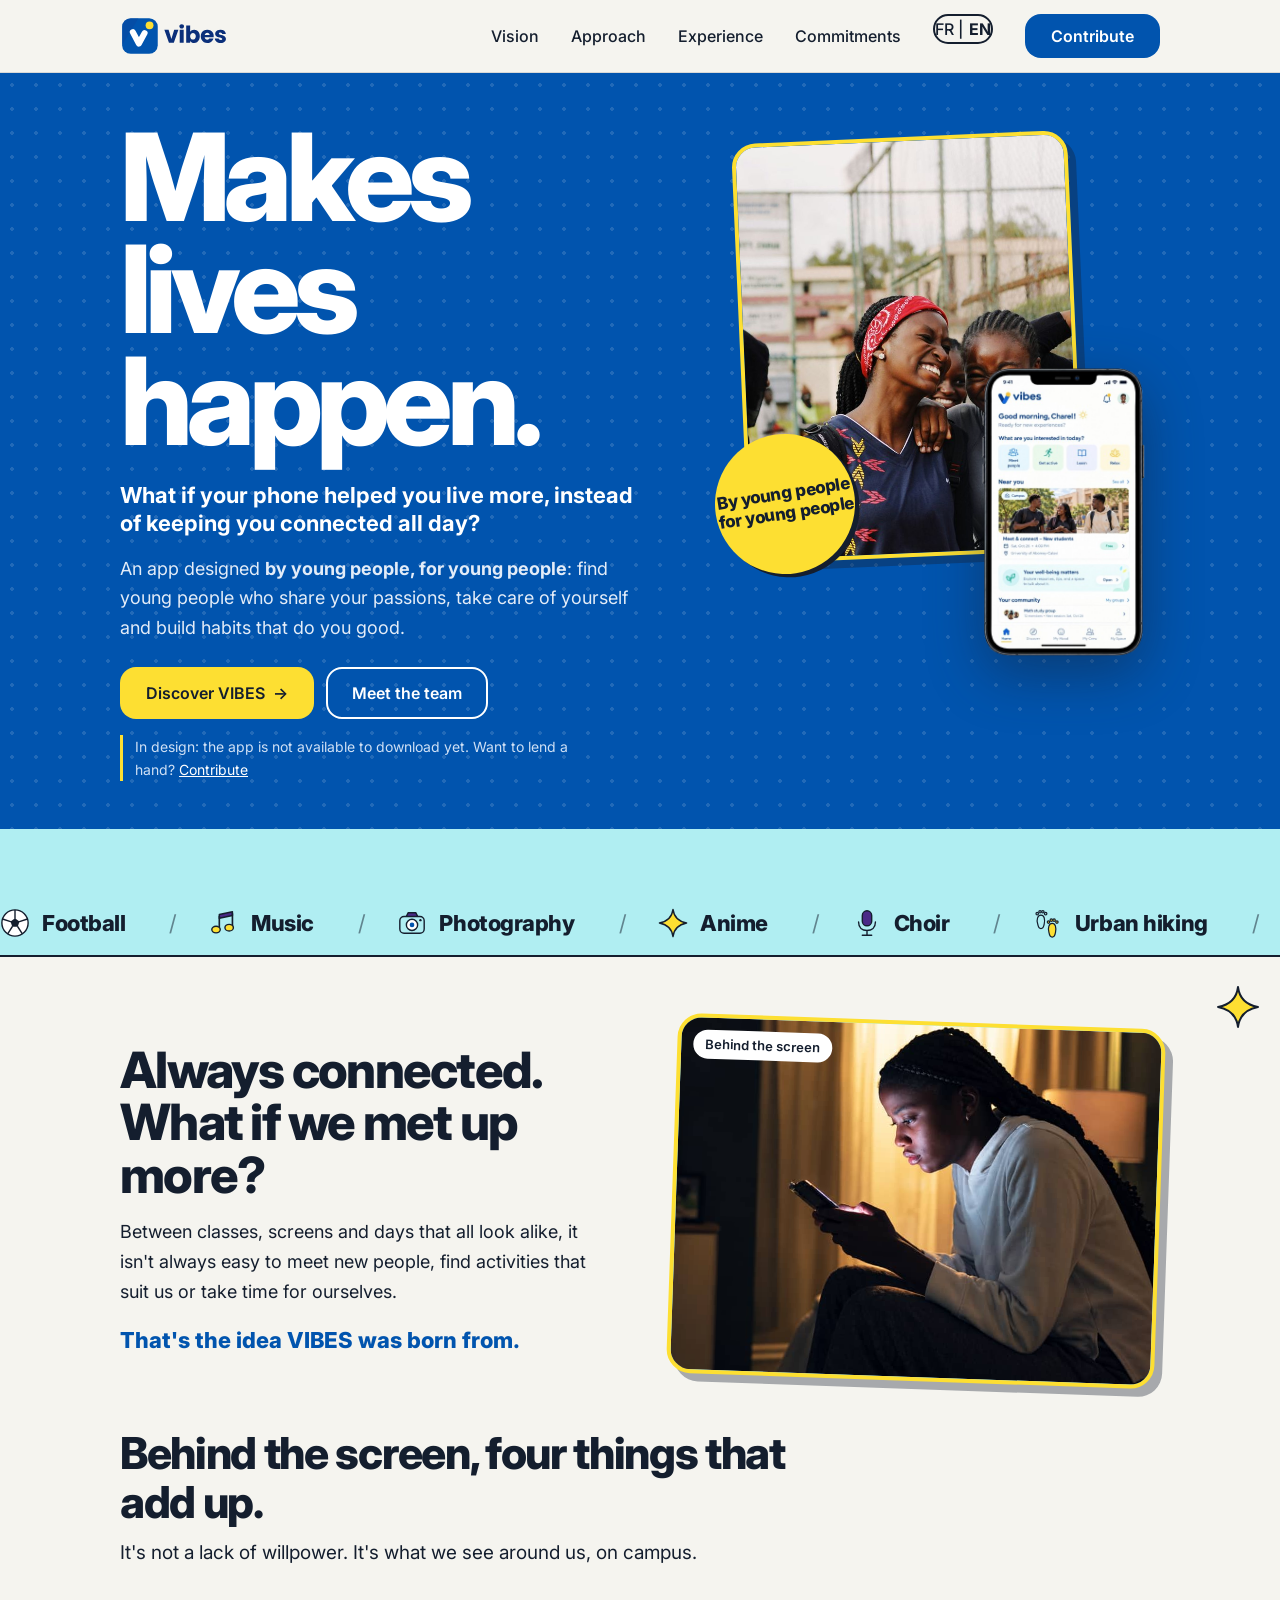
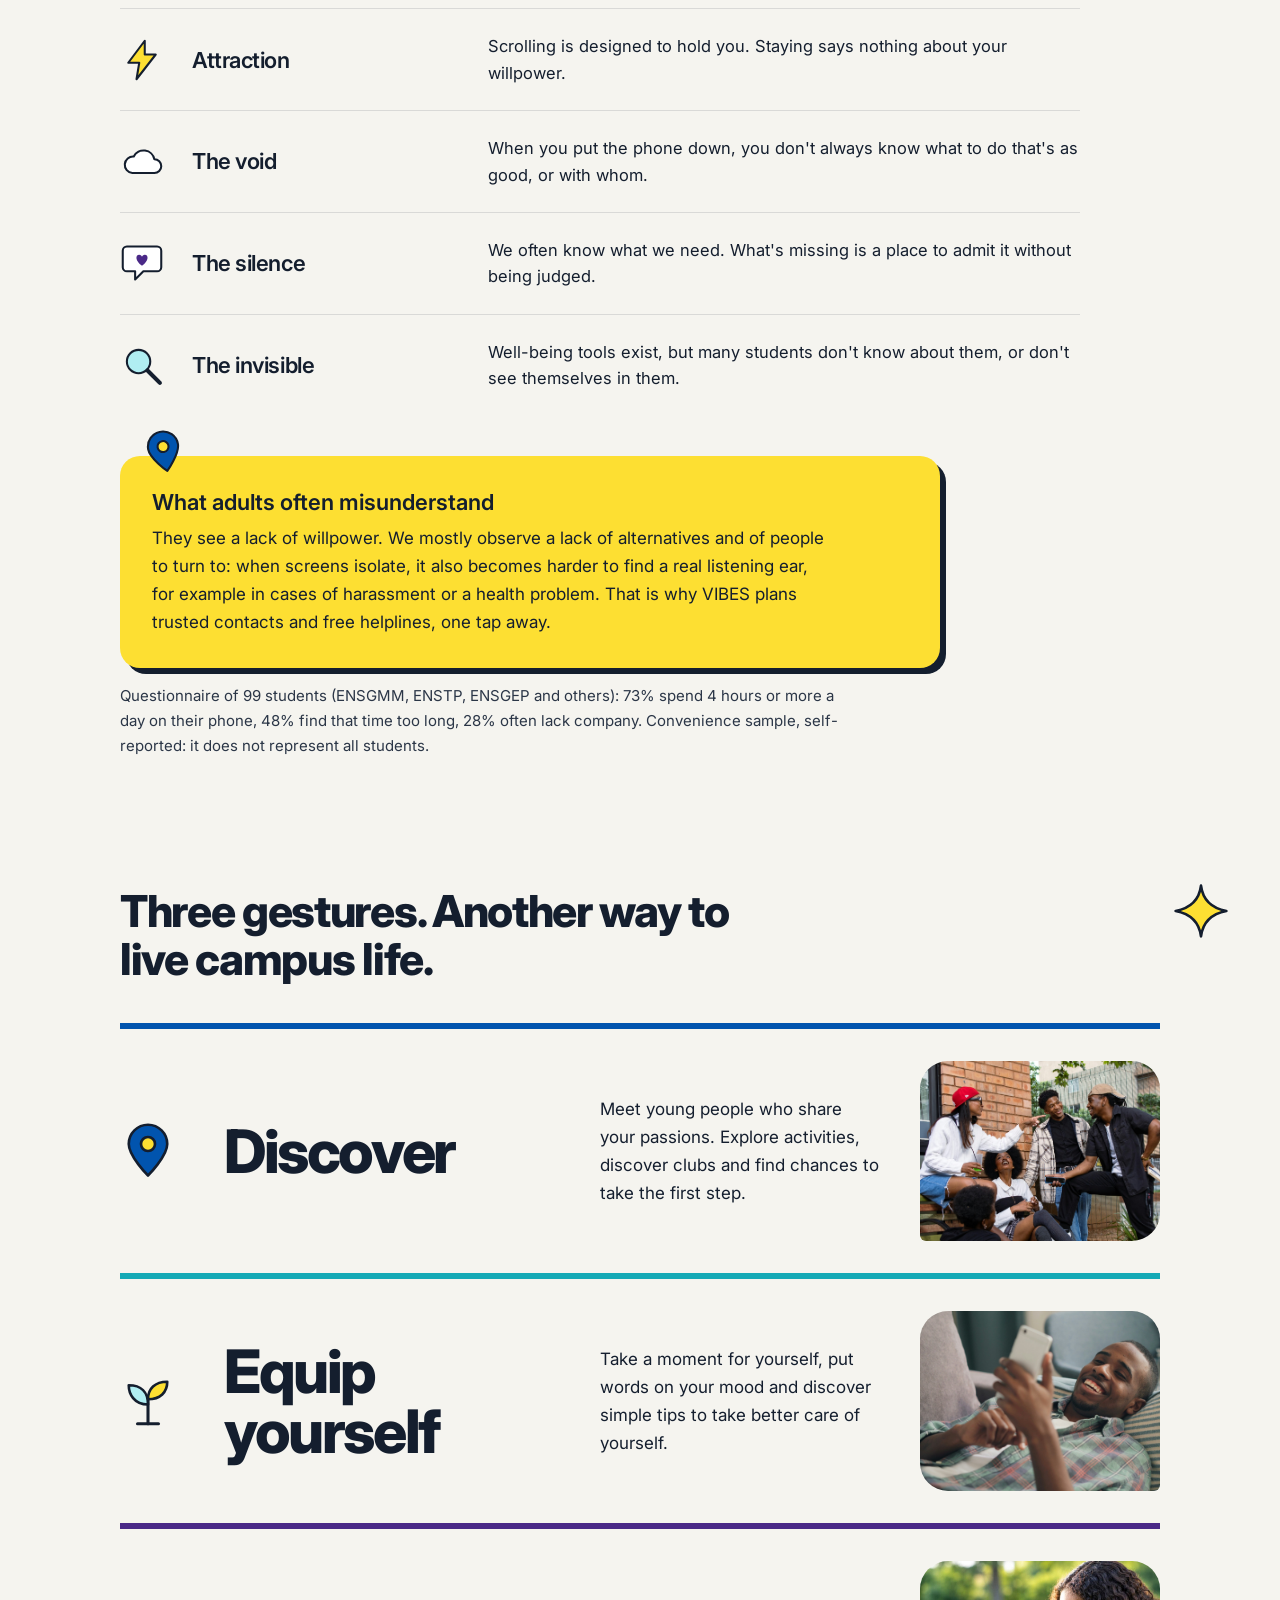
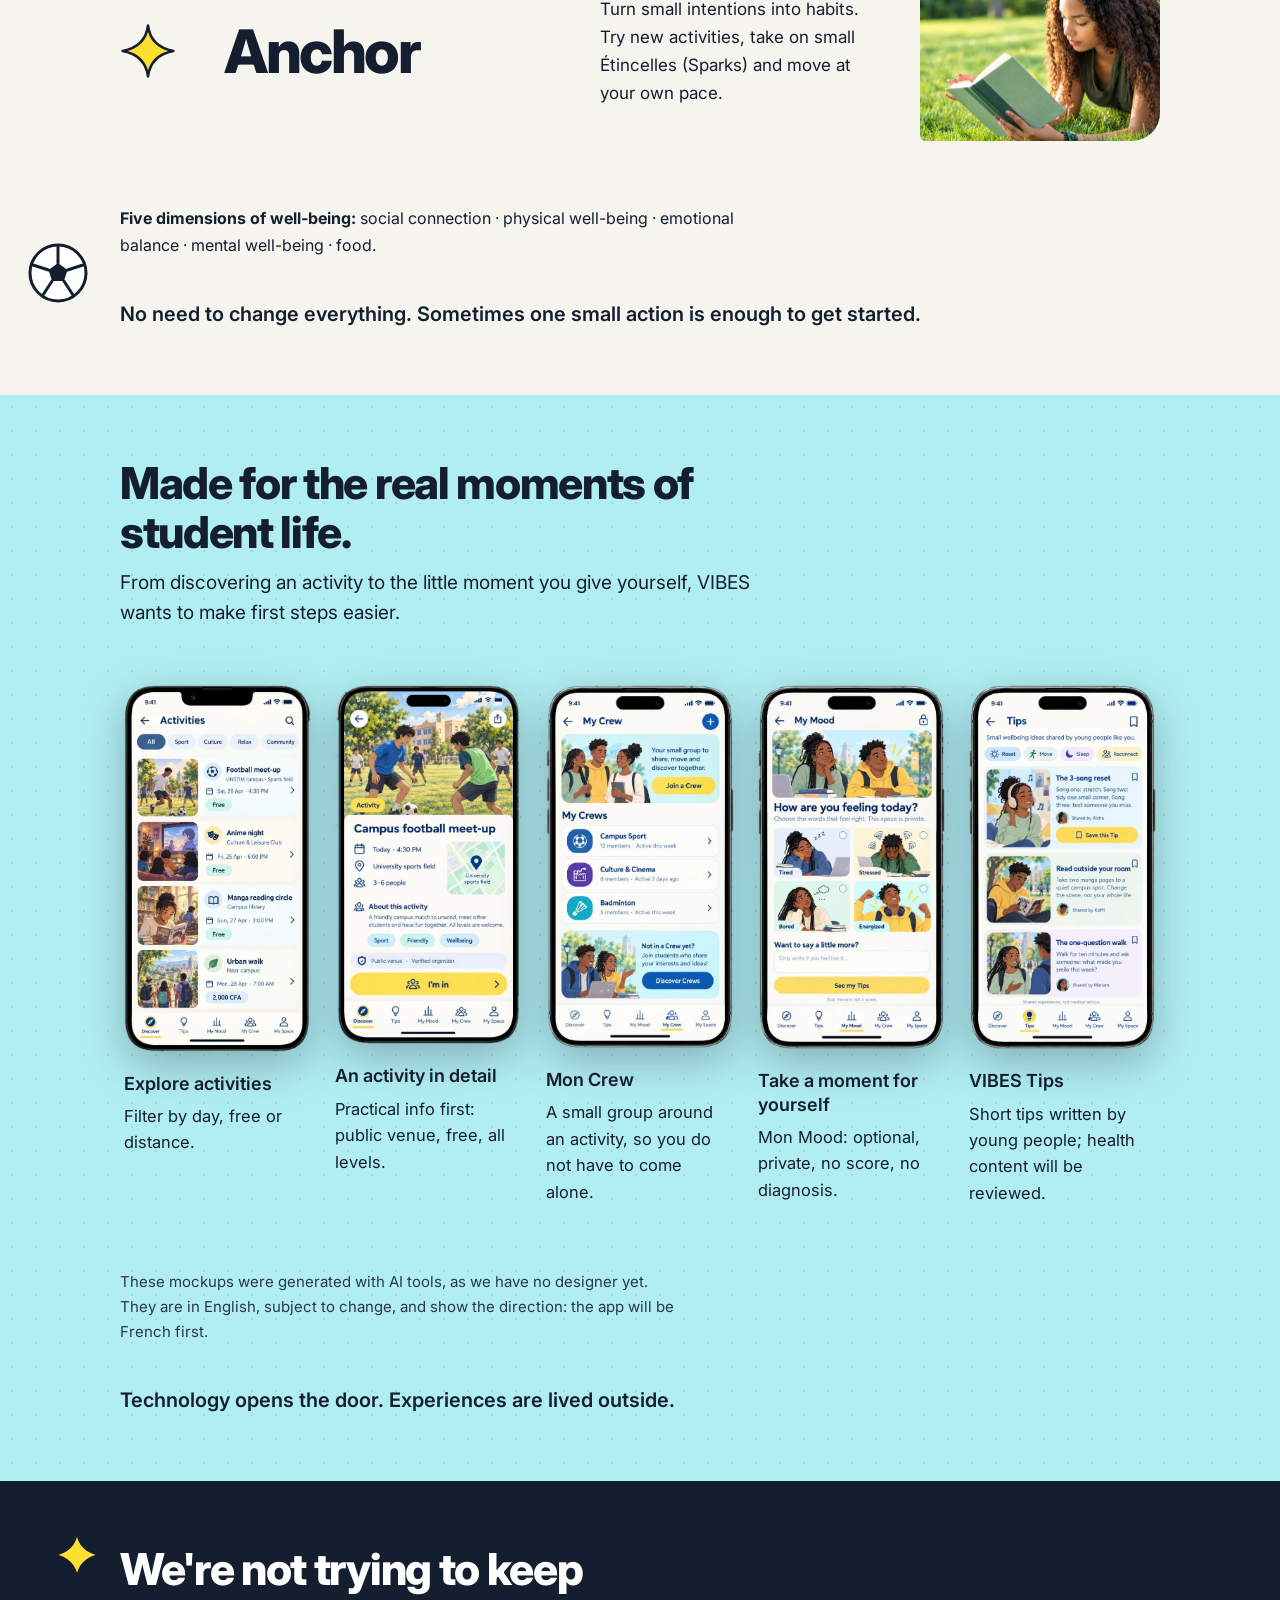
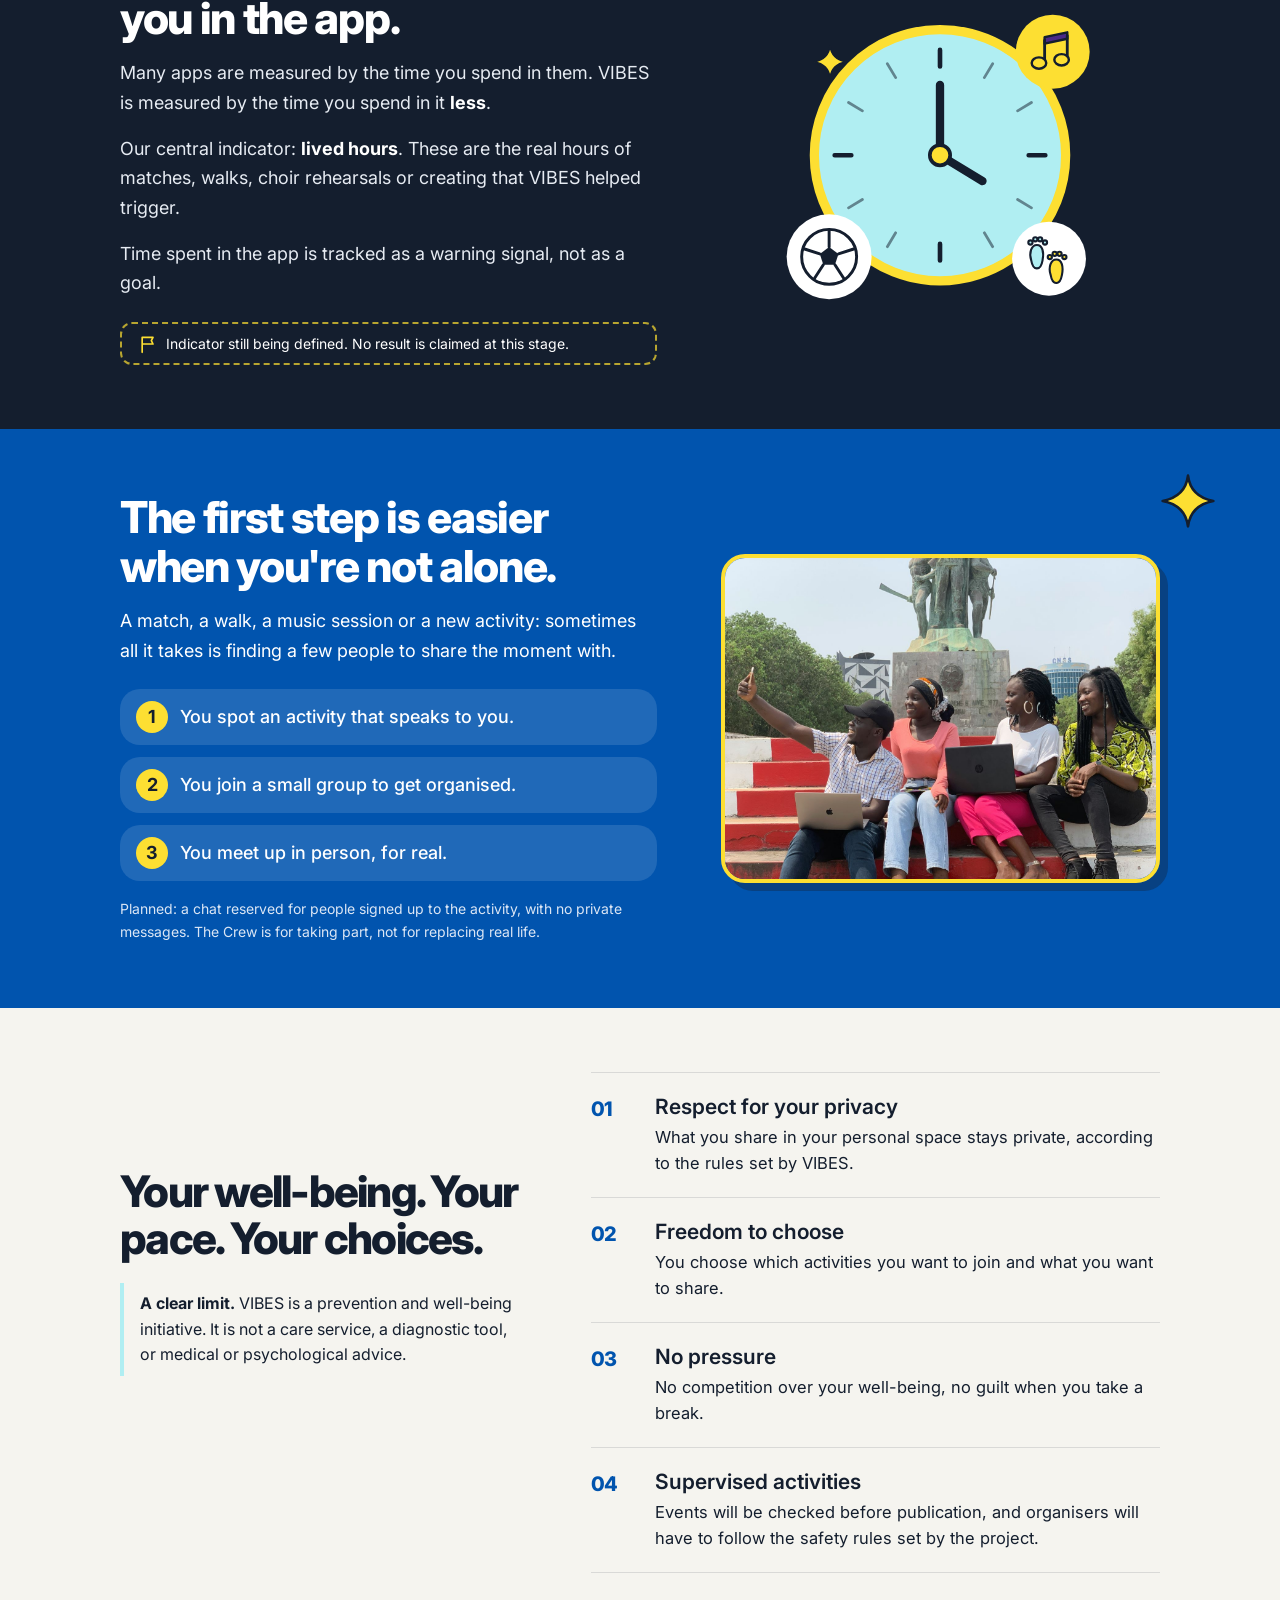
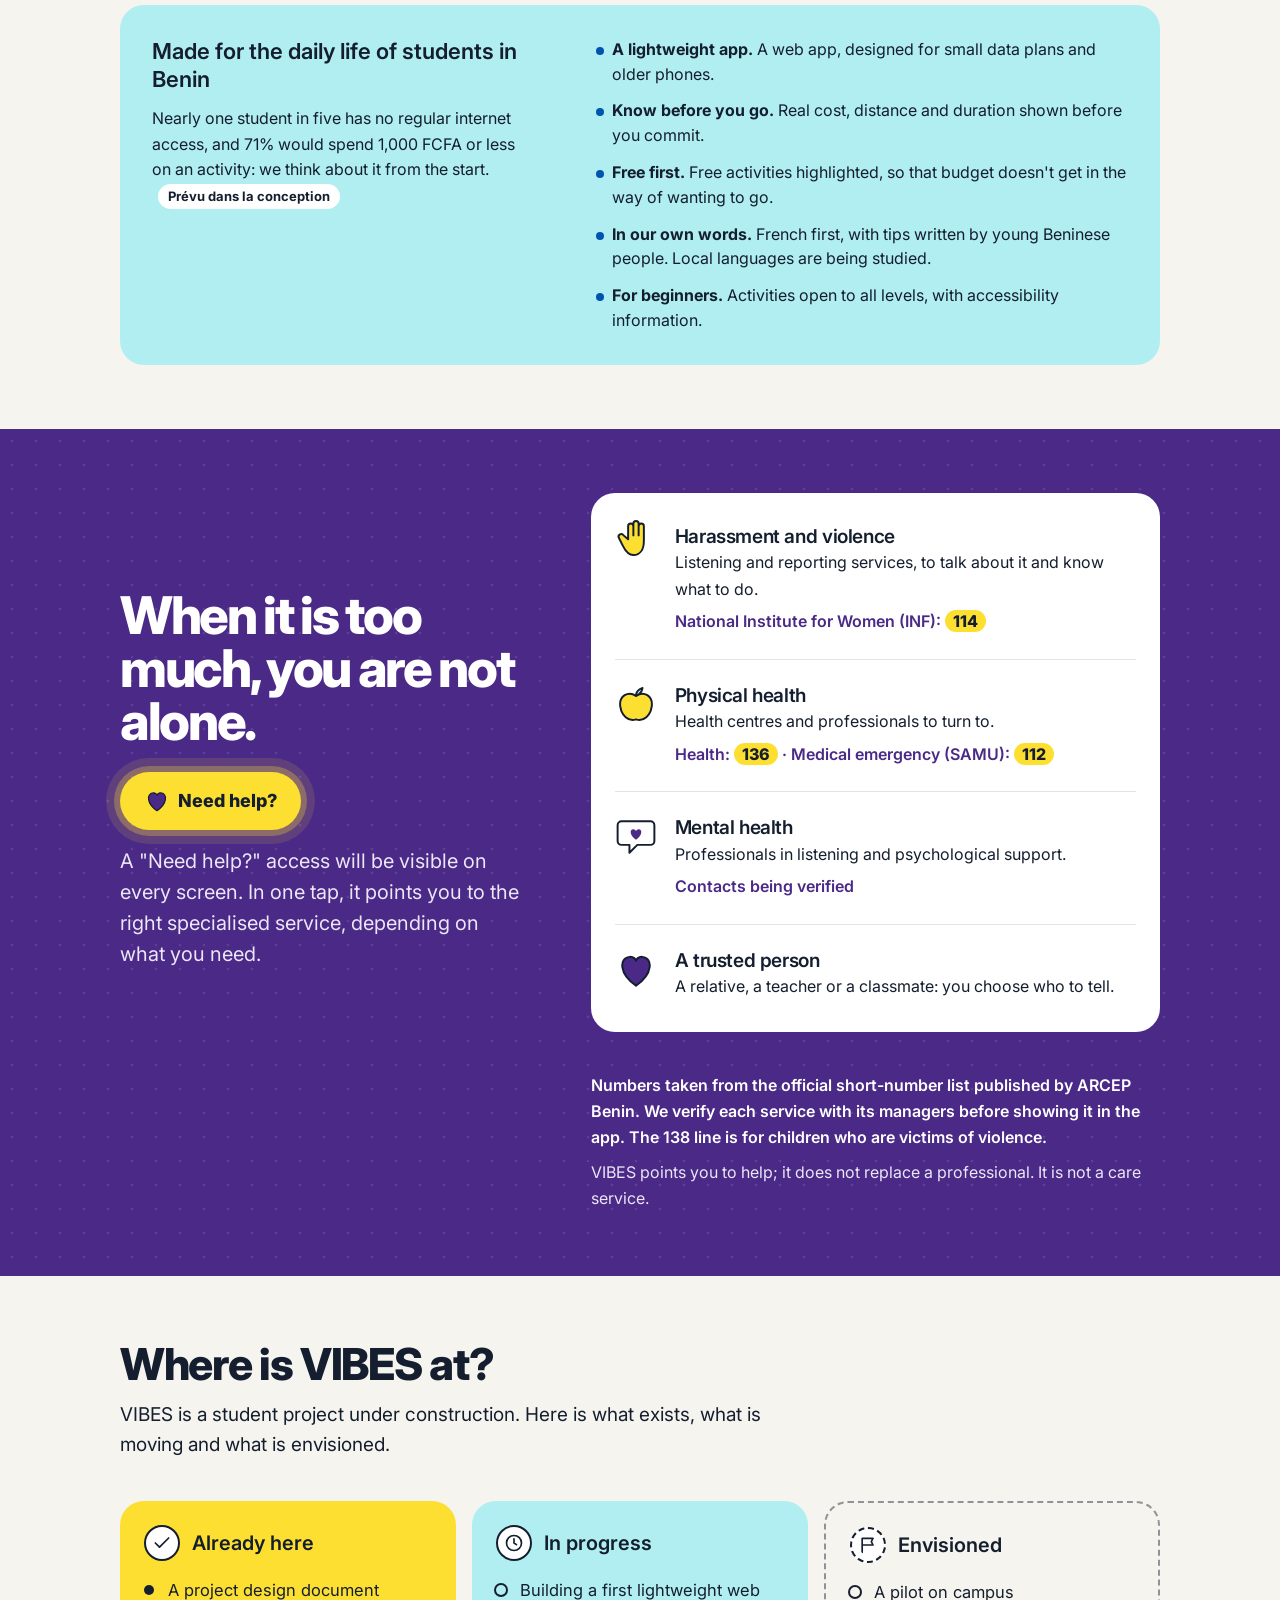
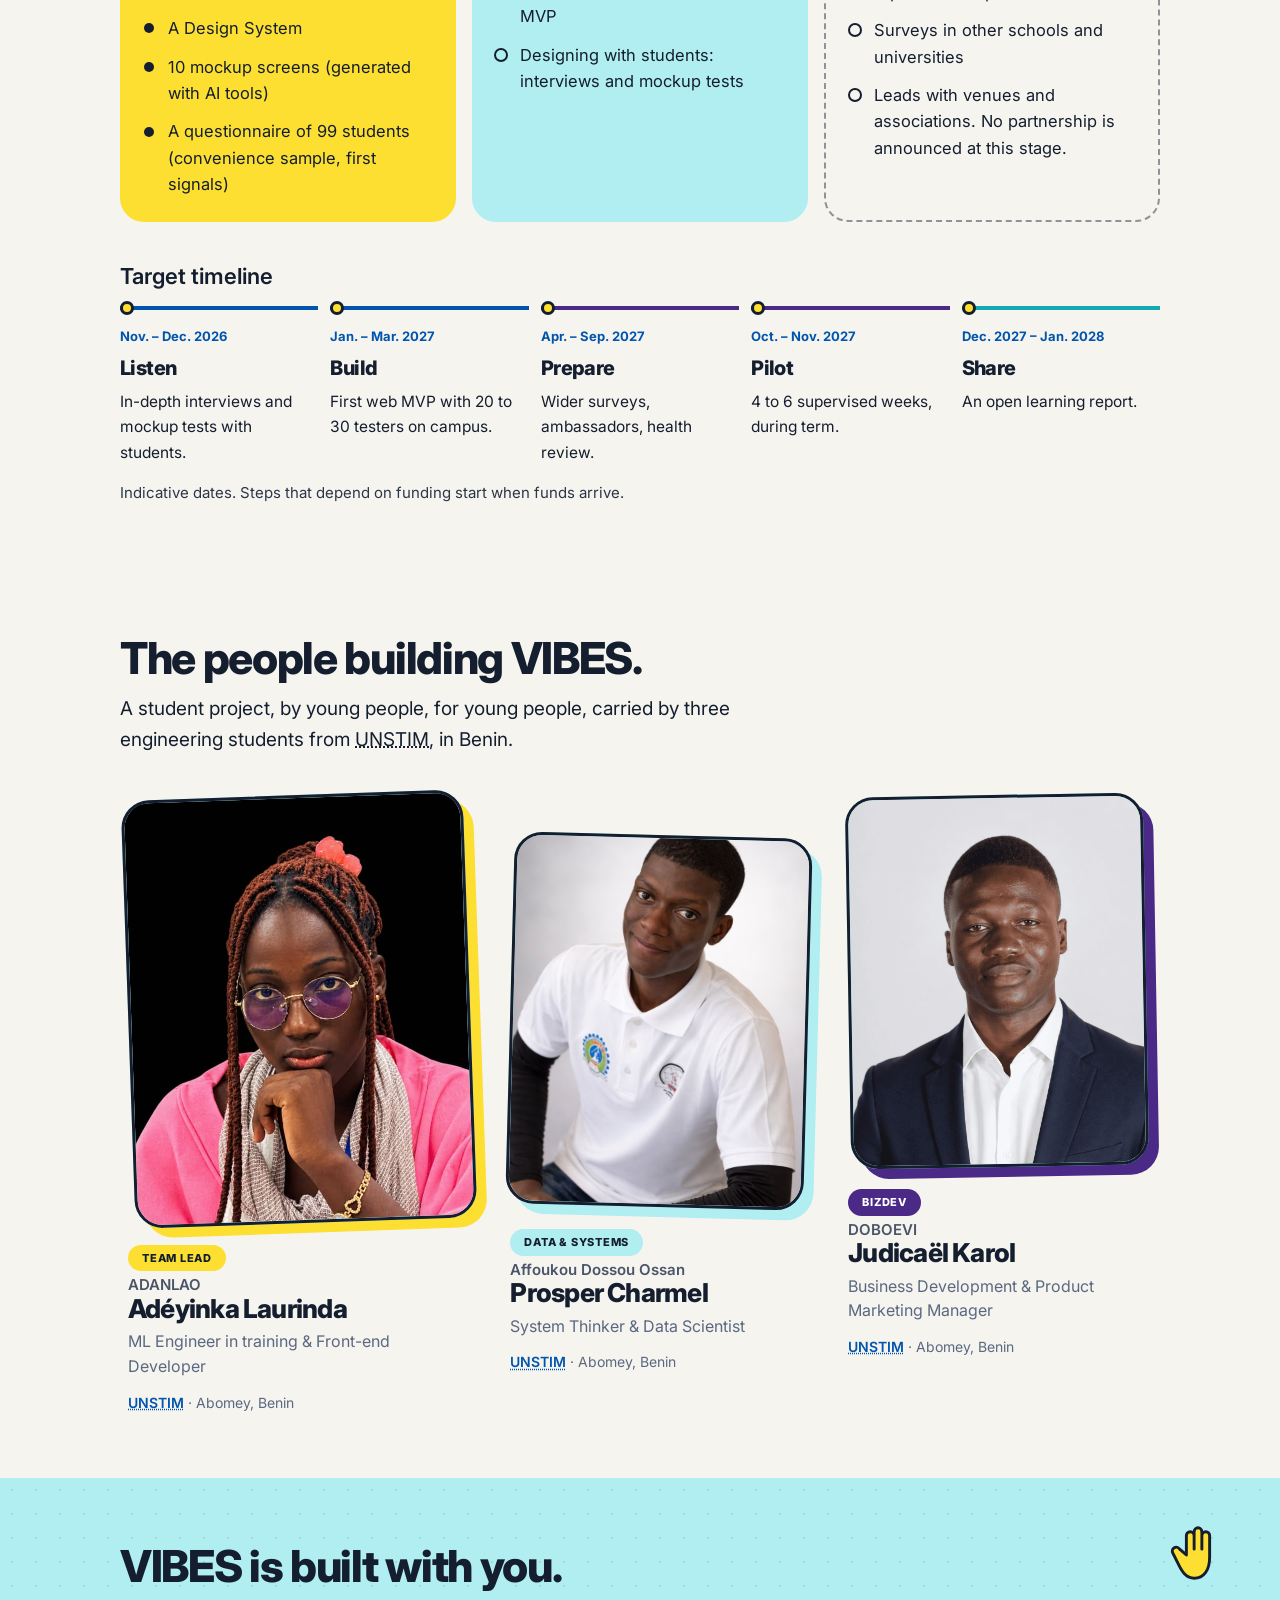
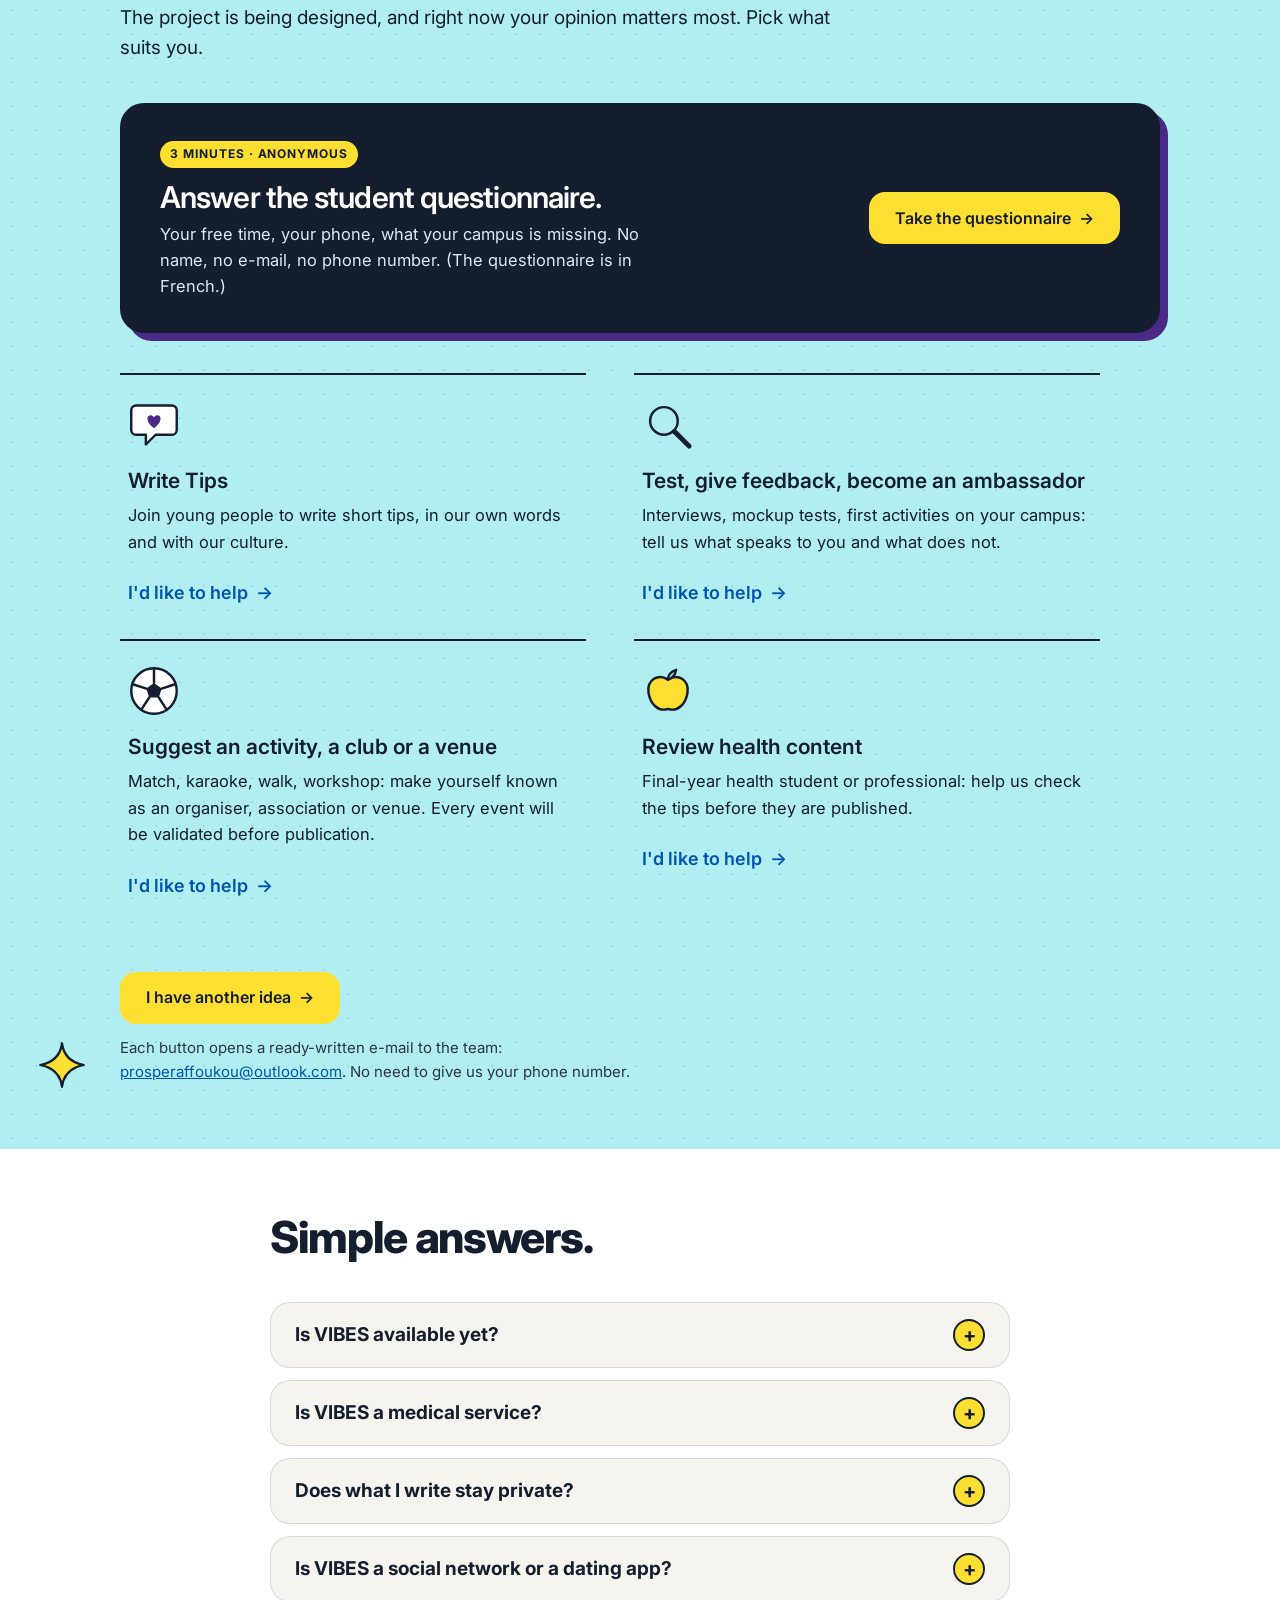
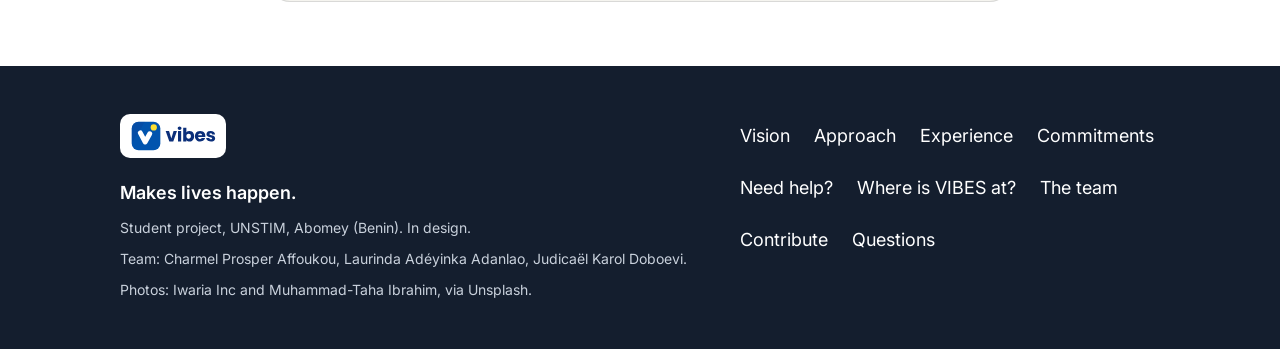
==== commit dfb0a050: "Contribuer : bandeau vers le questionnaire (FR et EN) Co-Authored-By: Claude Sonnet 5.5 <noreply@ant" ====
--- a/en/index.html
+++ b/en/index.html
@@ -13,7 +13,7 @@
   <meta property="og:locale" content="en_US">
   <meta property="og:title" content="VIBES · Makes lives happen">
   <meta property="og:description" content="Student well-being, differently: discover, equip yourself, anchor good habits.">
-  <meta property="og:image" content="https://charmel7.github.io/vibes/assets/brand/og-image.png">
+  <meta property="og:image" content="https://vibes-phi-gold.vercel.app/assets/brand/og-image.png">
   <meta name="twitter:card" content="summary_large_image">
   <script>document.documentElement.classList.add('js');</script>
   <link rel="preconnect" href="https://fonts.googleapis.com">
@@ -516,6 +516,15 @@
         <p class="section__intro">The project is being designed, and right now your opinion matters most. Pick what suits you.</p>
       </header>
 
+      <aside class="poll reveal">
+        <div>
+          <p class="poll__tag">3 minutes · anonymous</p>
+          <h3>Answer the student questionnaire.</h3>
+          <p>Your free time, your phone, what your campus is missing. No name, no e-mail, no phone number. (The questionnaire is in French.)</p>
+        </div>
+        <a class="btn btn--yellow" href="../questionnaire/">Take the questionnaire <span aria-hidden="true">→</span></a>
+      </aside>
+
       <ul class="give">
         <li class="reveal">
           <svg aria-hidden="true"><use href="#s-bubble"/></svg>
--- a/styles.css
+++ b/styles.css
@@ -966,3 +966,11 @@
 .team__photo-wrap { background: var(--color-vibes-turquoise); }
 .team__card { overflow: visible !important; }
 .team__photo-wrap { margin-right: 12px; width: calc(100% - 12px); }
+
+/* ===== Contribuer : bandeau questionnaire ===== */
+.poll { display: grid; gap: 20px; align-items: center; margin-bottom: 40px; padding: 28px 24px; background: var(--color-text-primary); color: #fff; border-radius: 24px; box-shadow: 8px 8px 0 var(--color-vibes-purple); }
+.poll h3 { font-size: clamp(22px, 3.4vw, 30px); letter-spacing: -.03em; line-height: 1.15; color: #fff; margin: 4px 0 8px; }
+.poll p { margin: 0; font-size: 16.5px; line-height: 1.55; color: #dfe7f2; max-width: 52ch; }
+.poll .poll__tag { display: inline-block; font-size: 12px; font-weight: 700; letter-spacing: .08em; text-transform: uppercase; color: var(--color-text-primary); background: var(--color-vibes-yellow); padding: 4px 10px; border-radius: 99px; margin-bottom: 8px; }
+.poll .btn { justify-self: start; }
+@media (min-width: 760px) { .poll { grid-template-columns: 1fr auto; gap: 40px; padding: 34px 40px; } }
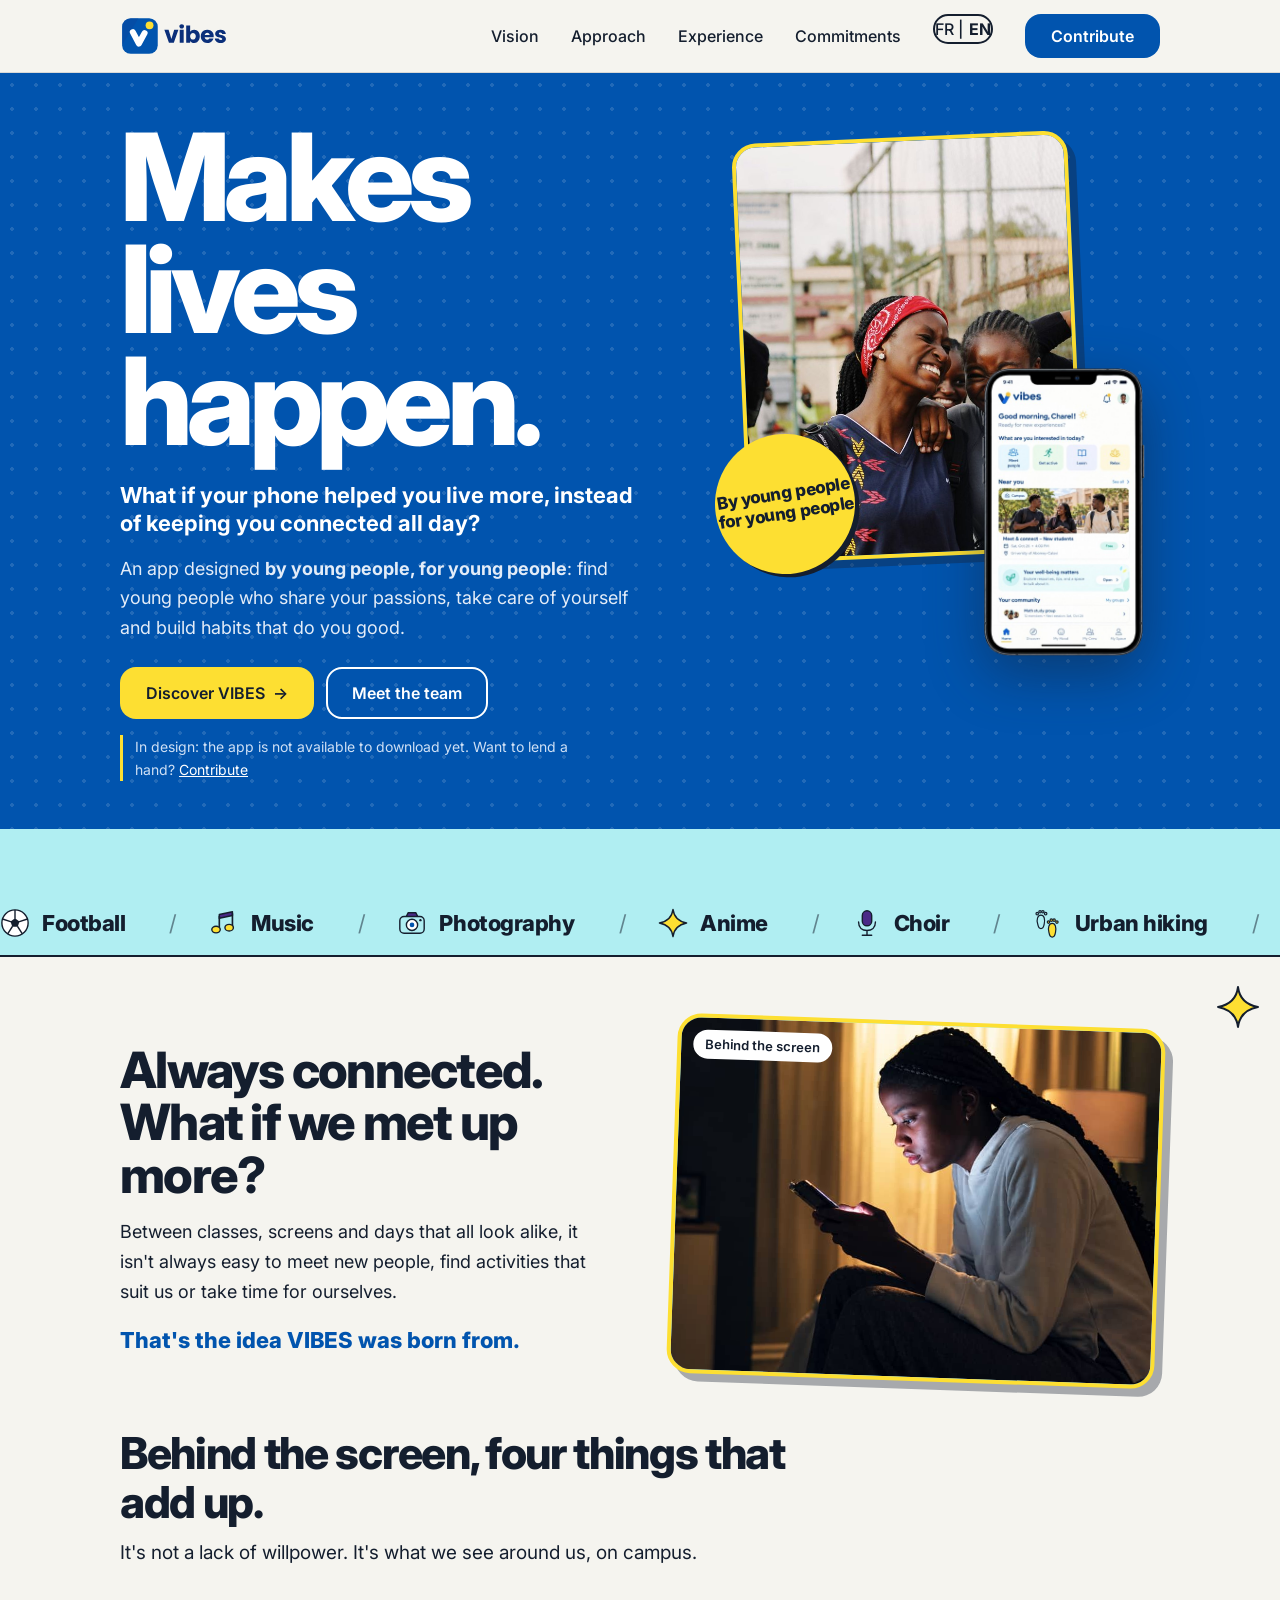
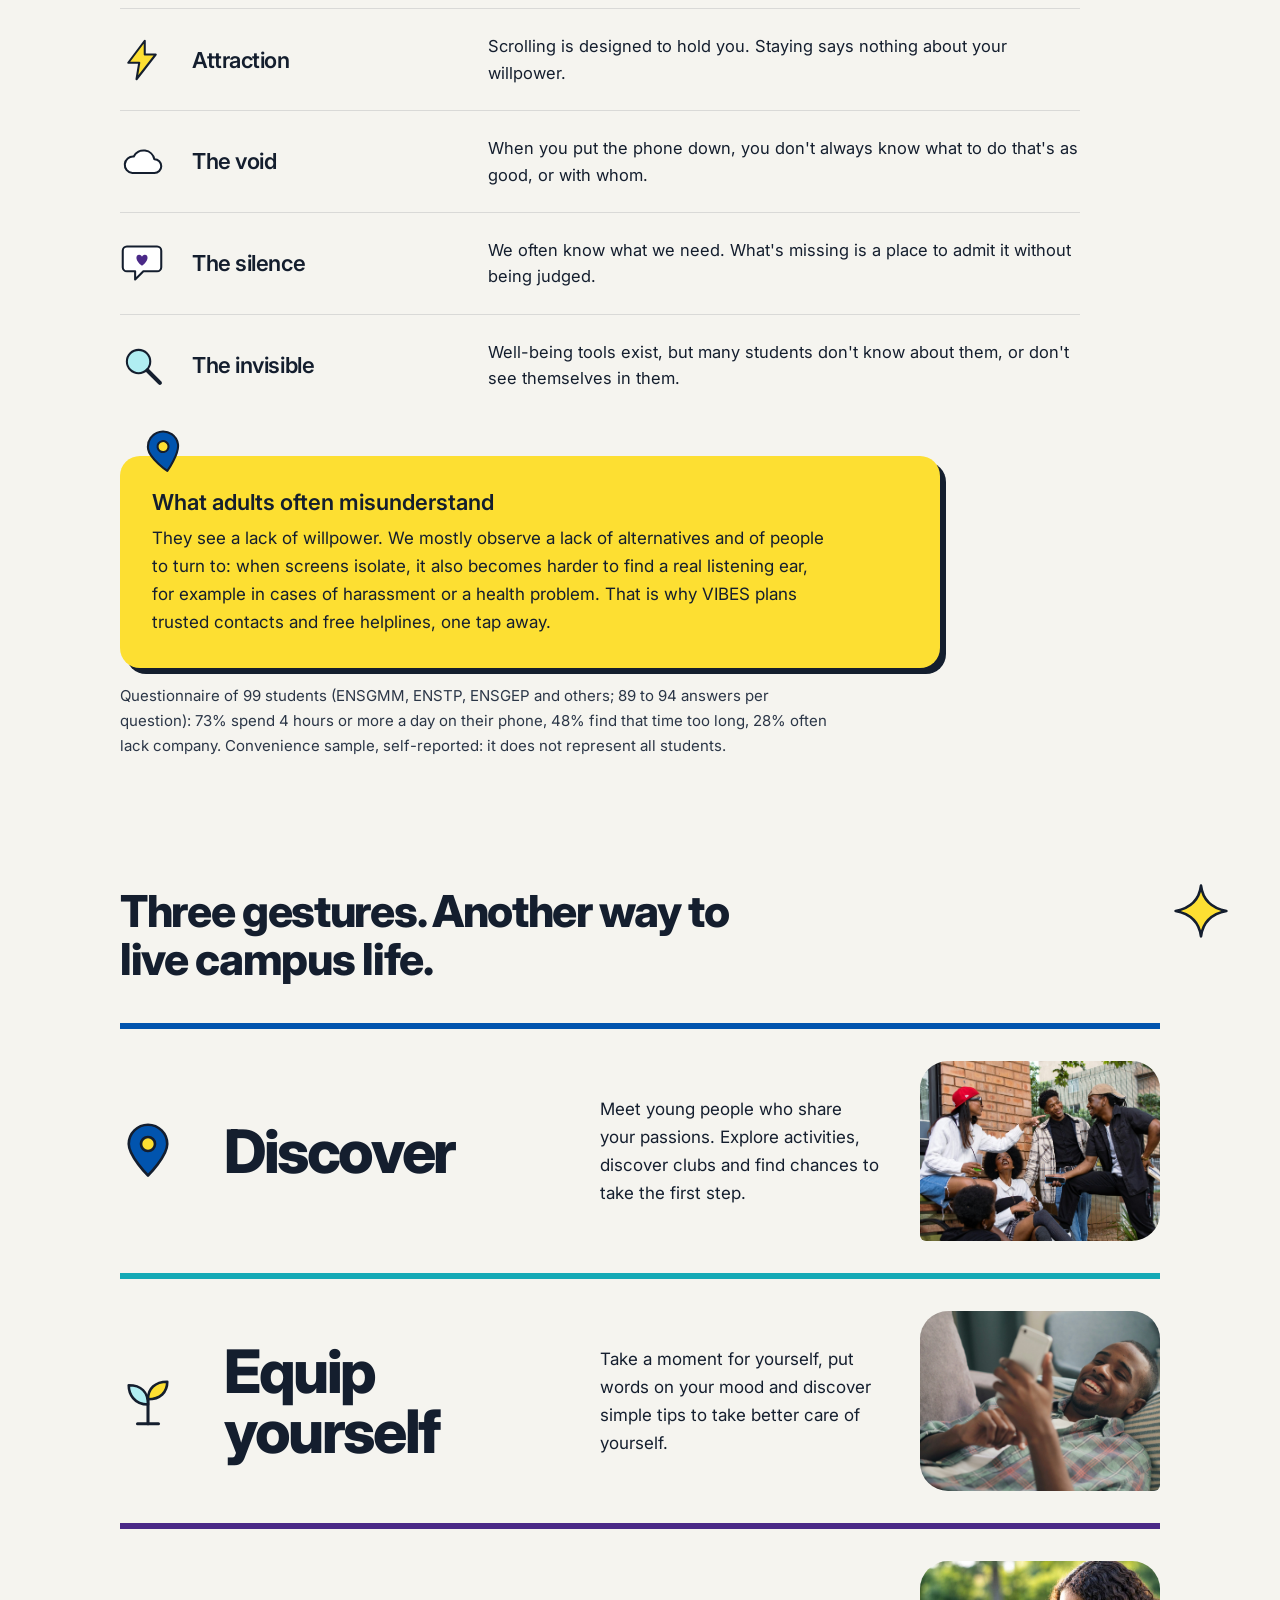
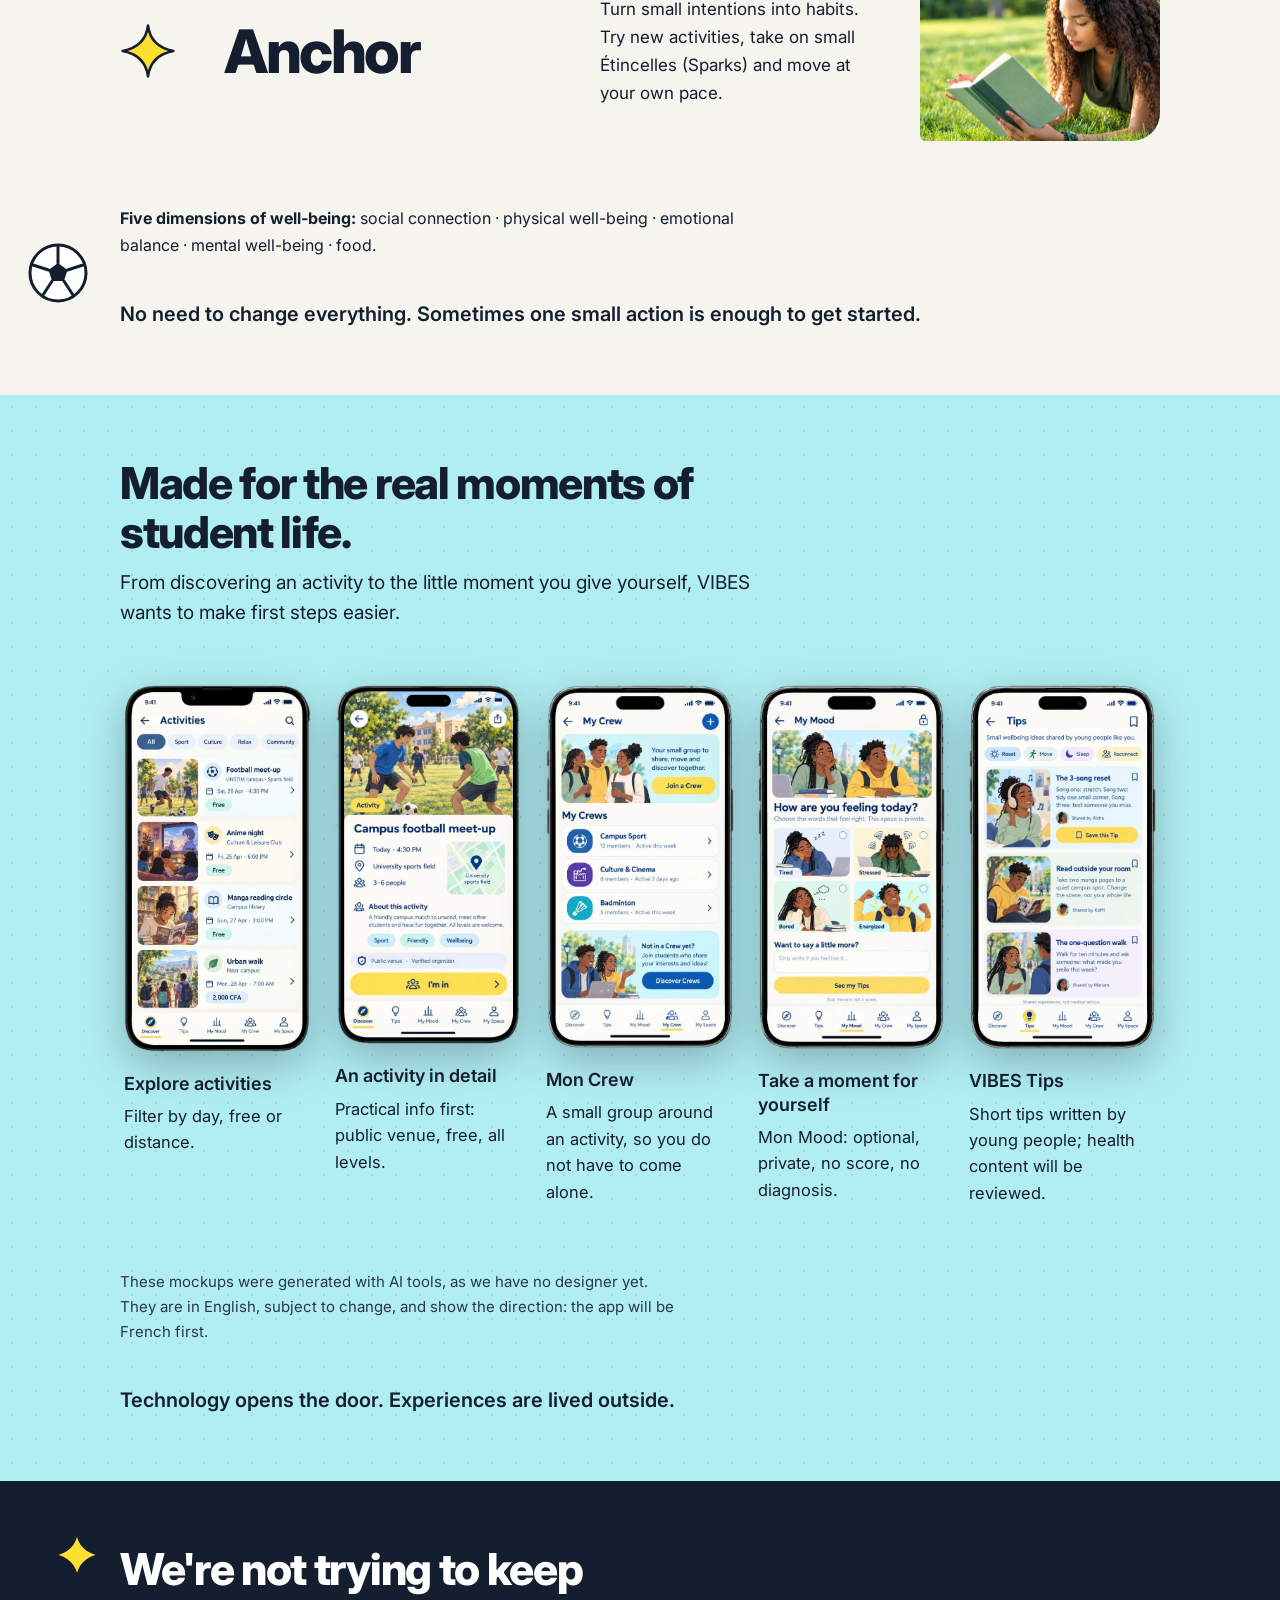
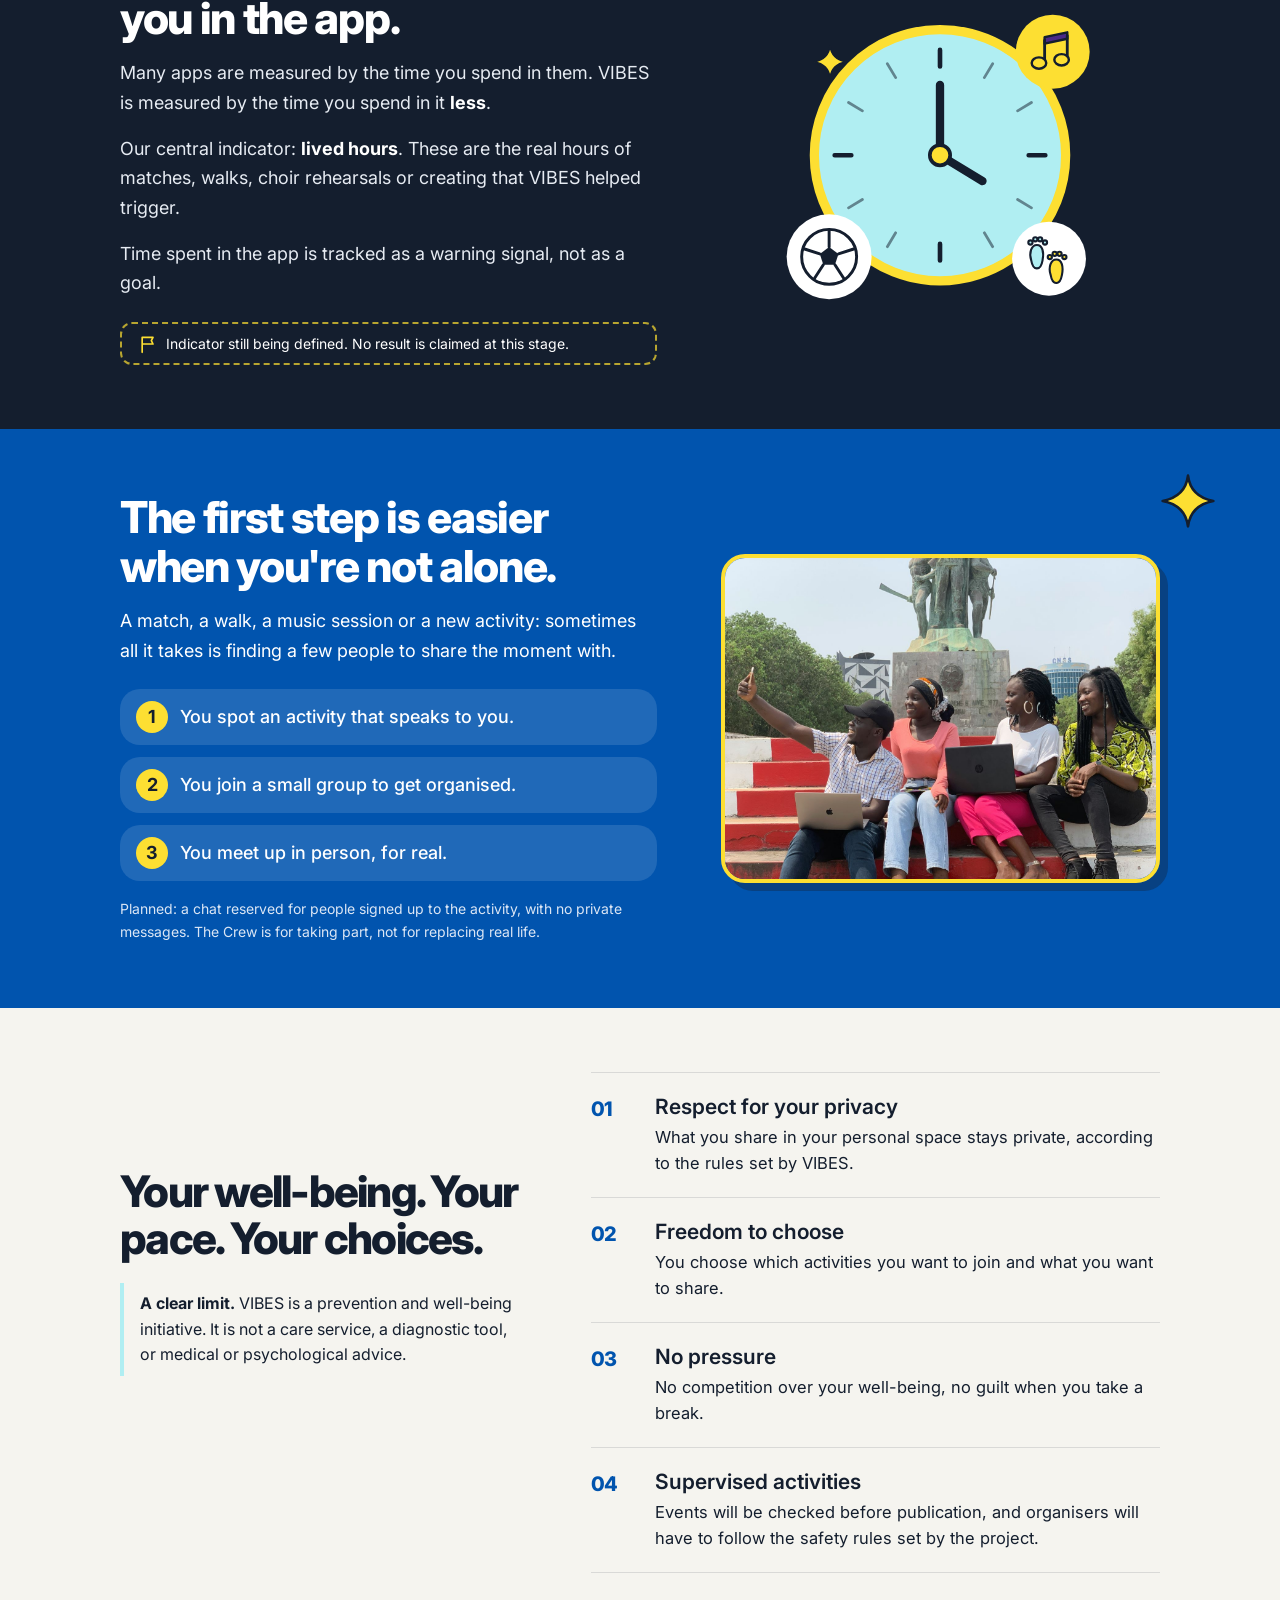
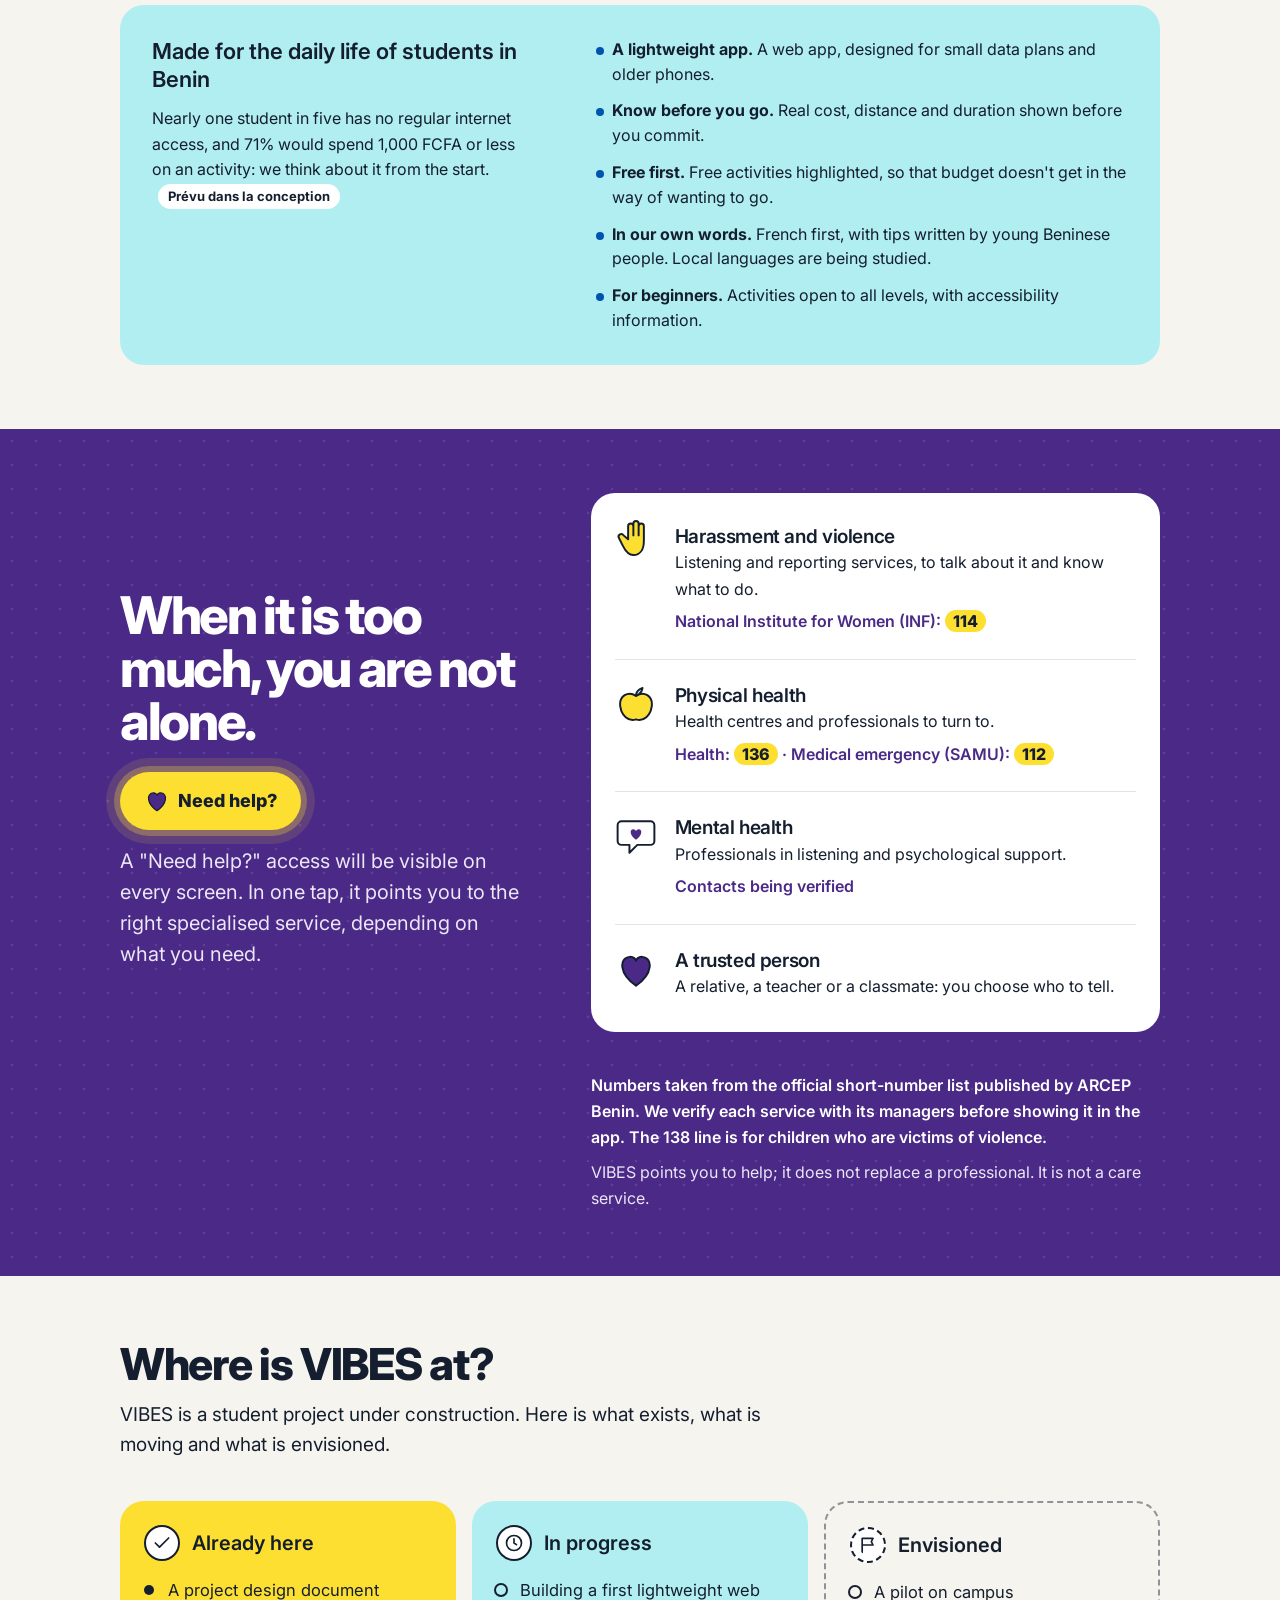
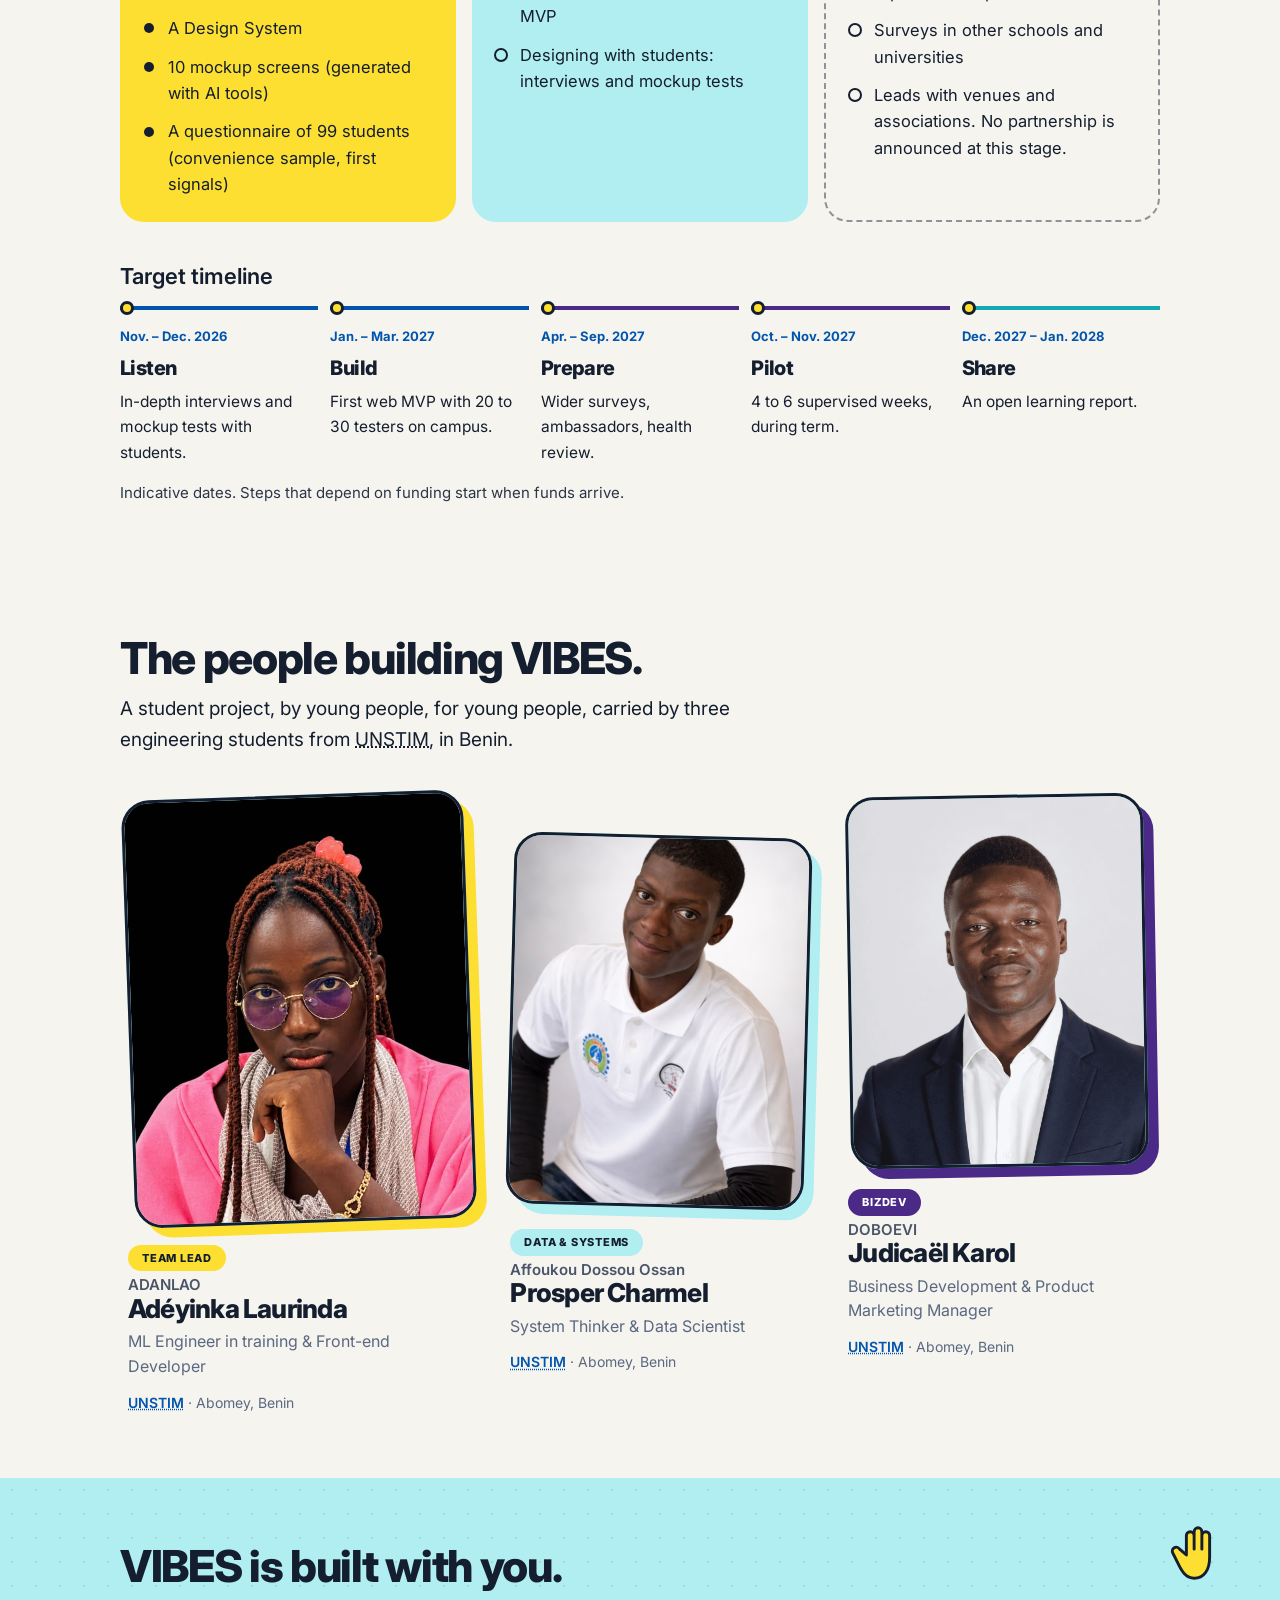
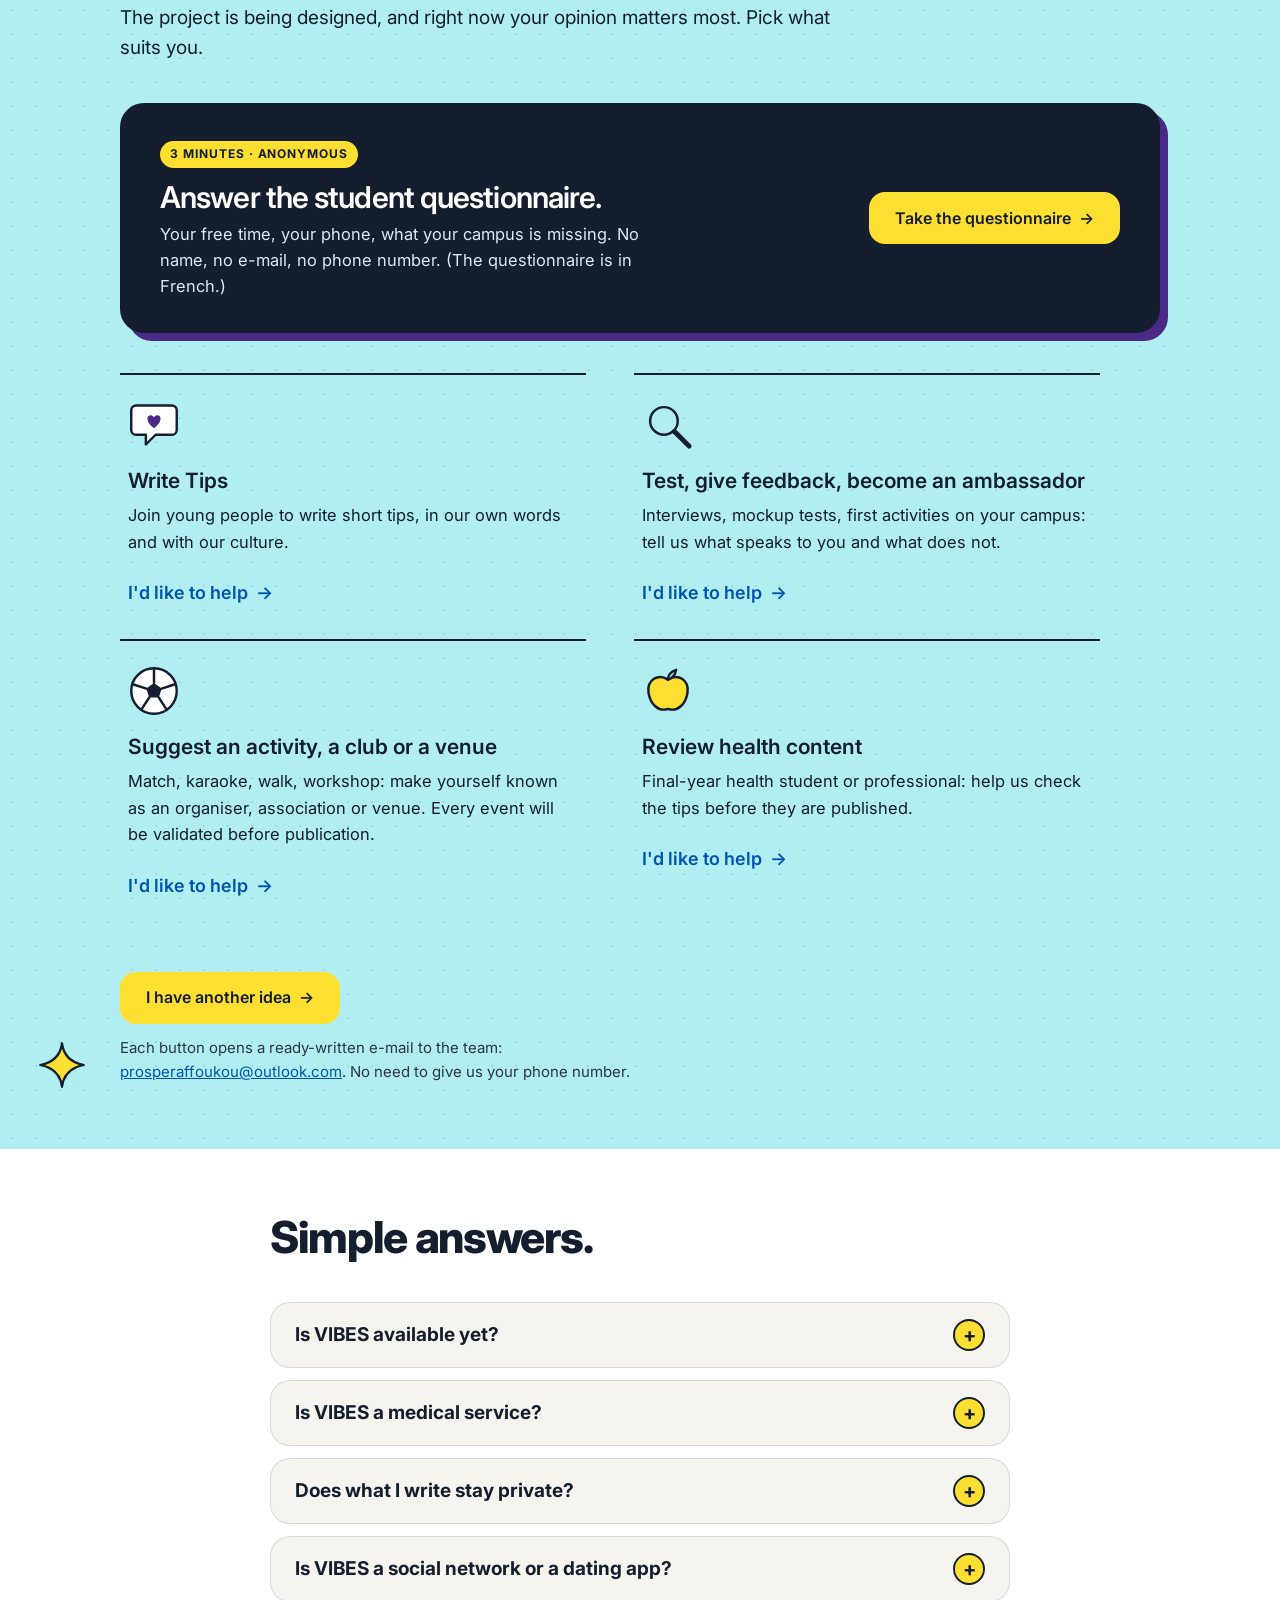
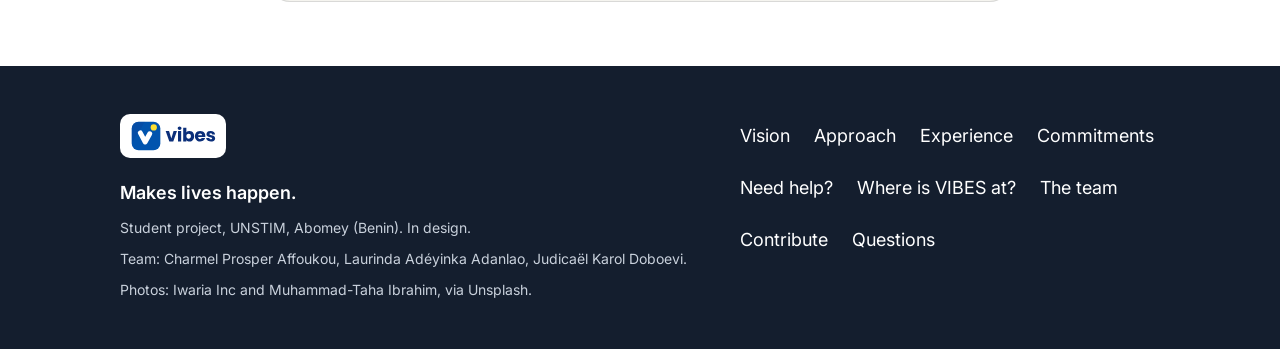
==== commit 7b9b931e: "Cohérence : vidéo (p.9), 89 à 94 réponses par question (site FR/EN) Co-Authored-By: Claude Sonnet 5." ====
--- a/en/index.html
+++ b/en/index.html
@@ -198,7 +198,7 @@
         <h3>What adults often misunderstand</h3>
         <p>They see a lack of willpower. We mostly observe a lack of alternatives and of people to turn to: when screens isolate, it also becomes harder to find a real listening ear, for example in cases of harassment or a health problem. That is why VIBES plans trusted contacts and free helplines, one tap away.</p>
       </aside>
-      <p class="note reveal">Questionnaire of 99 students (ENSGMM, ENSTP, ENSGEP and others): 73% spend 4 hours or more a day on their phone, 48% find that time too long, 28% often lack company. Convenience sample, self-reported: it does not represent all students.</p>
+      <p class="note reveal">Questionnaire of 99 students (ENSGMM, ENSTP, ENSGEP and others; 89 to 94 answers per question): 73% spend 4 hours or more a day on their phone, 48% find that time too long, 28% often lack company. Convenience sample, self-reported: it does not represent all students.</p>
     </div>
   </section>
 
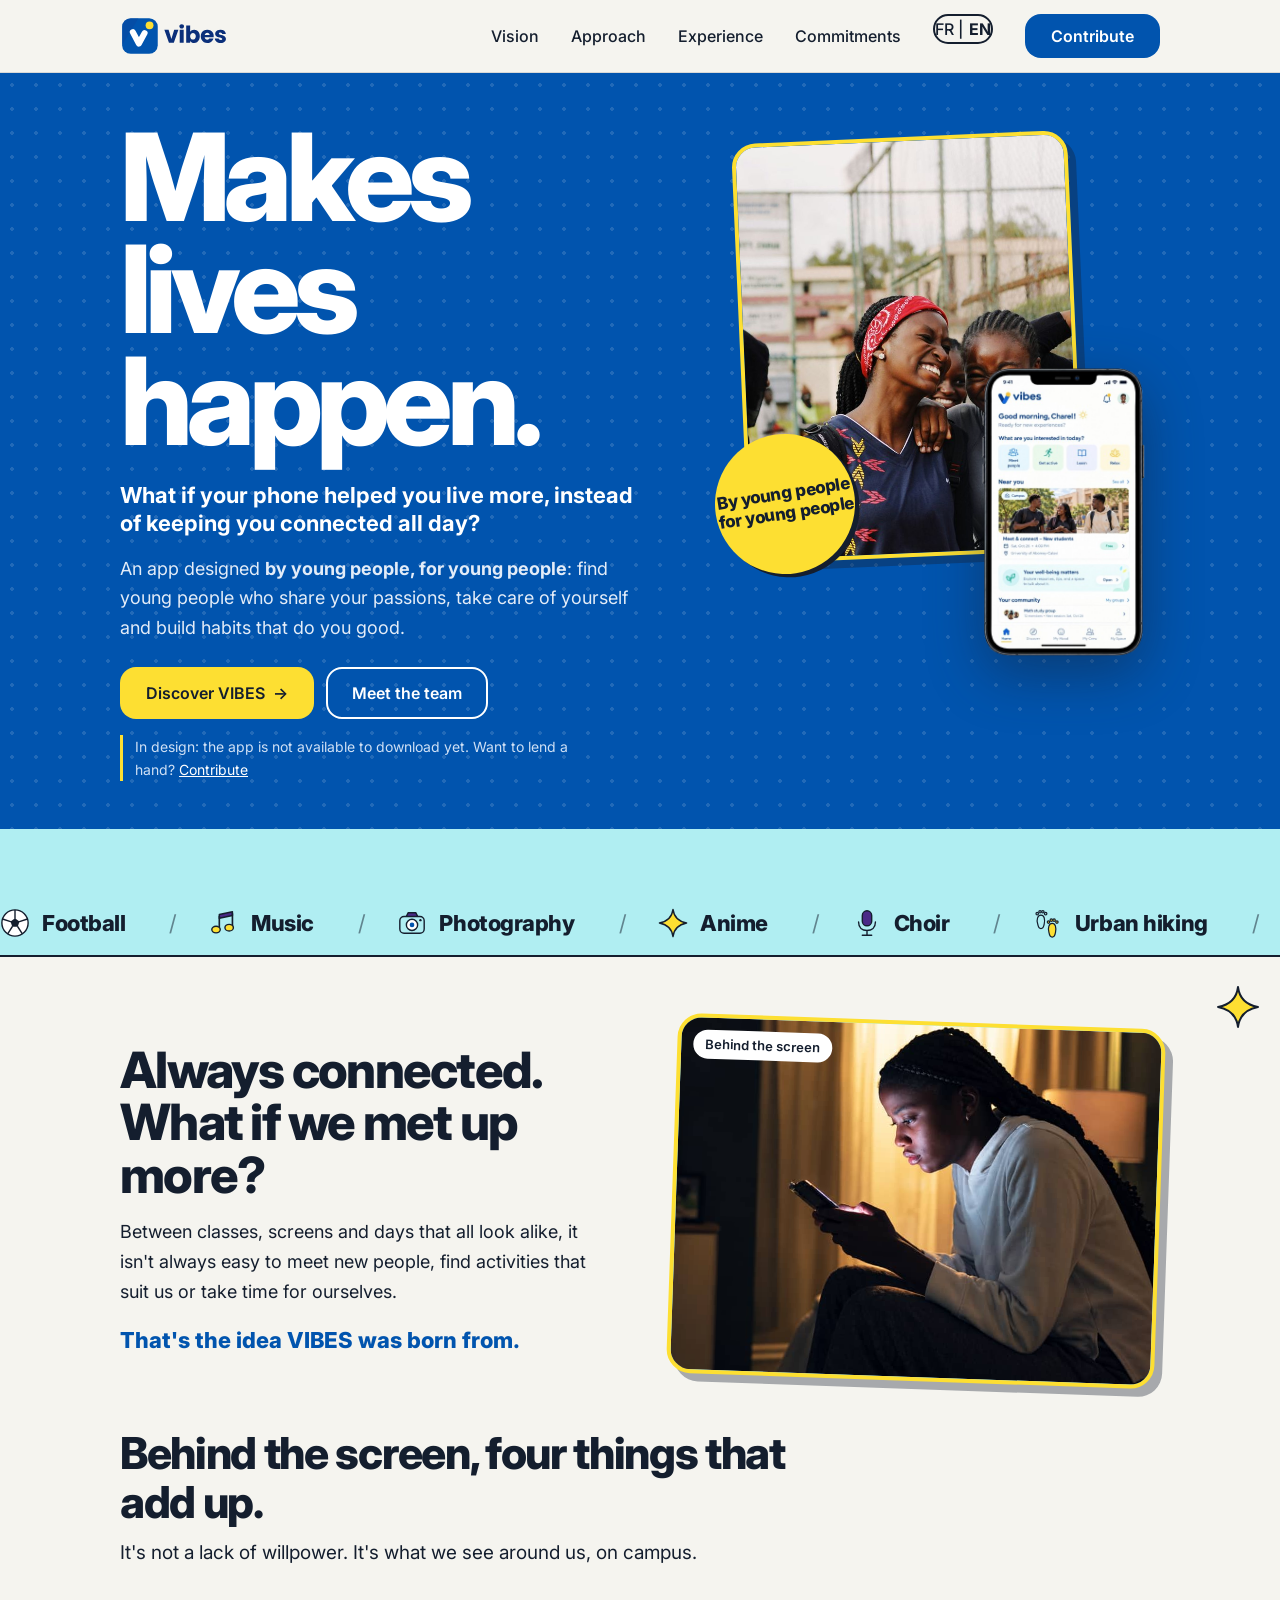
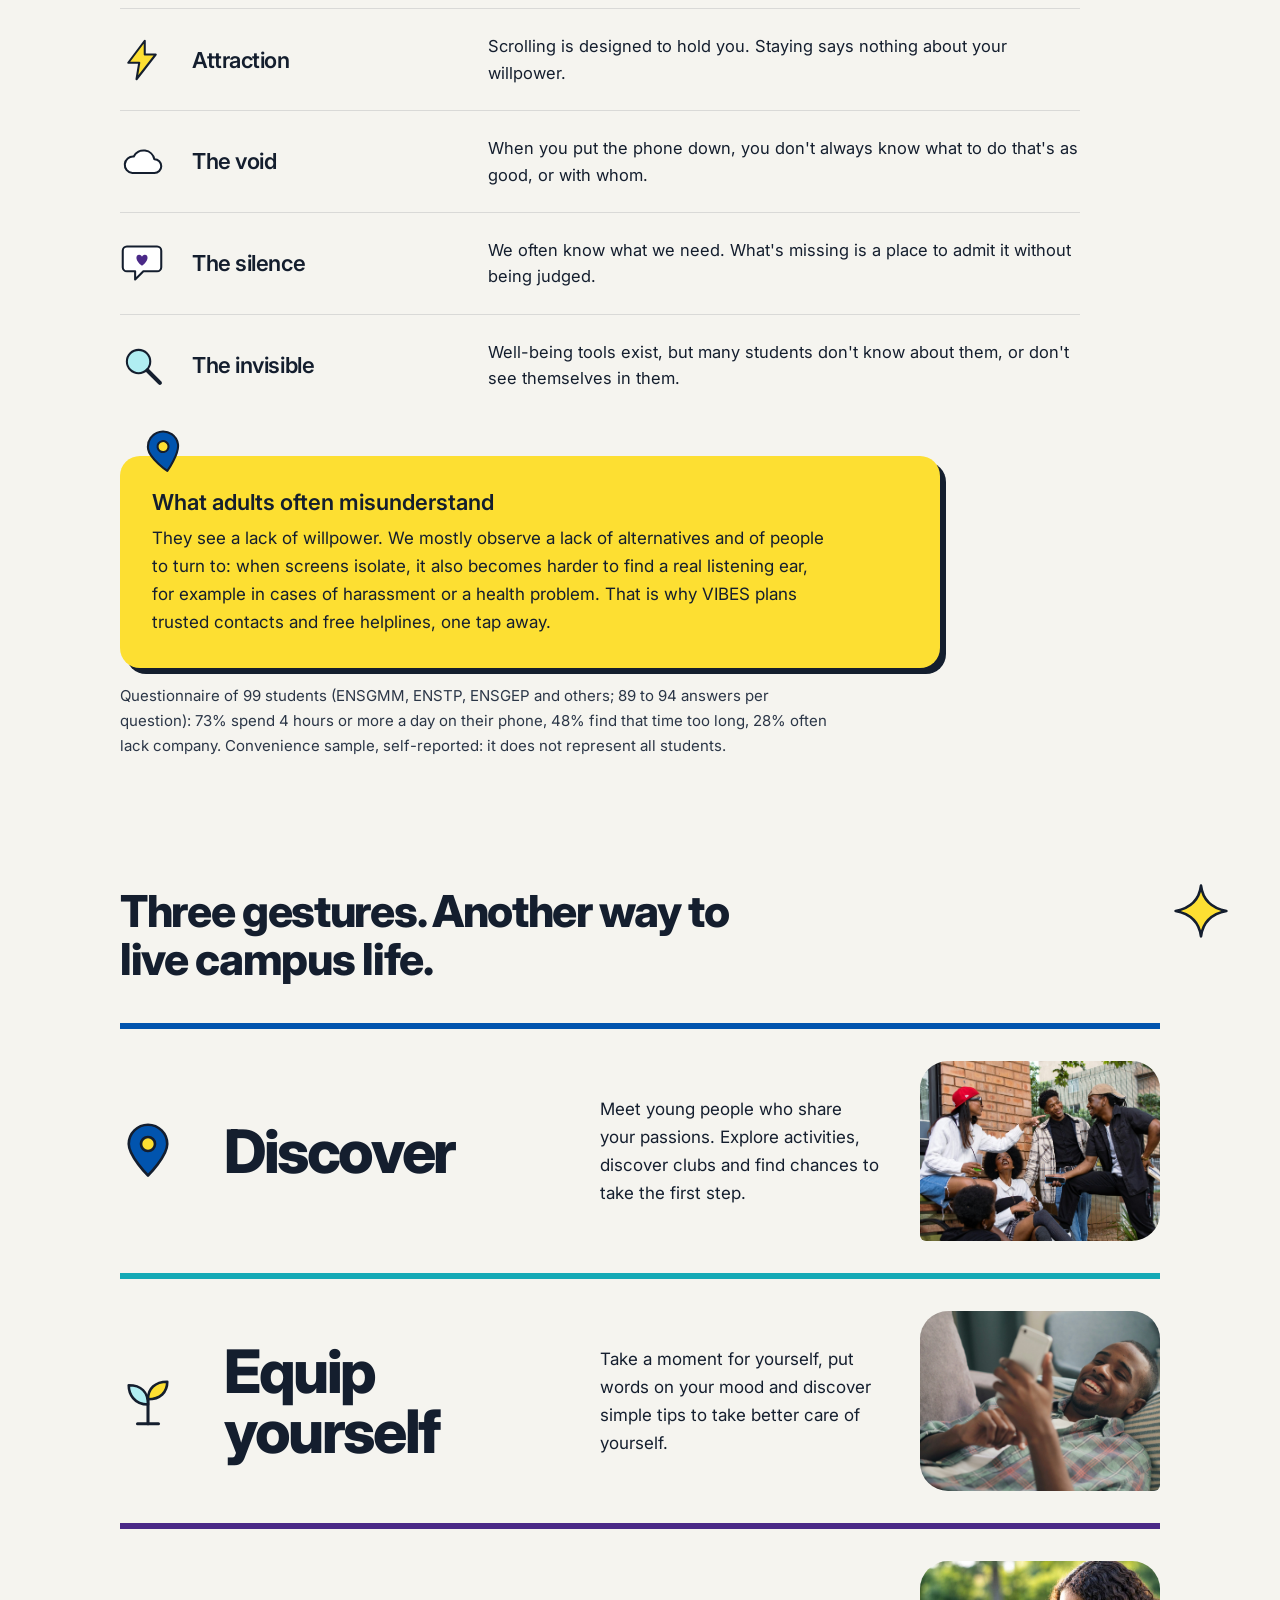
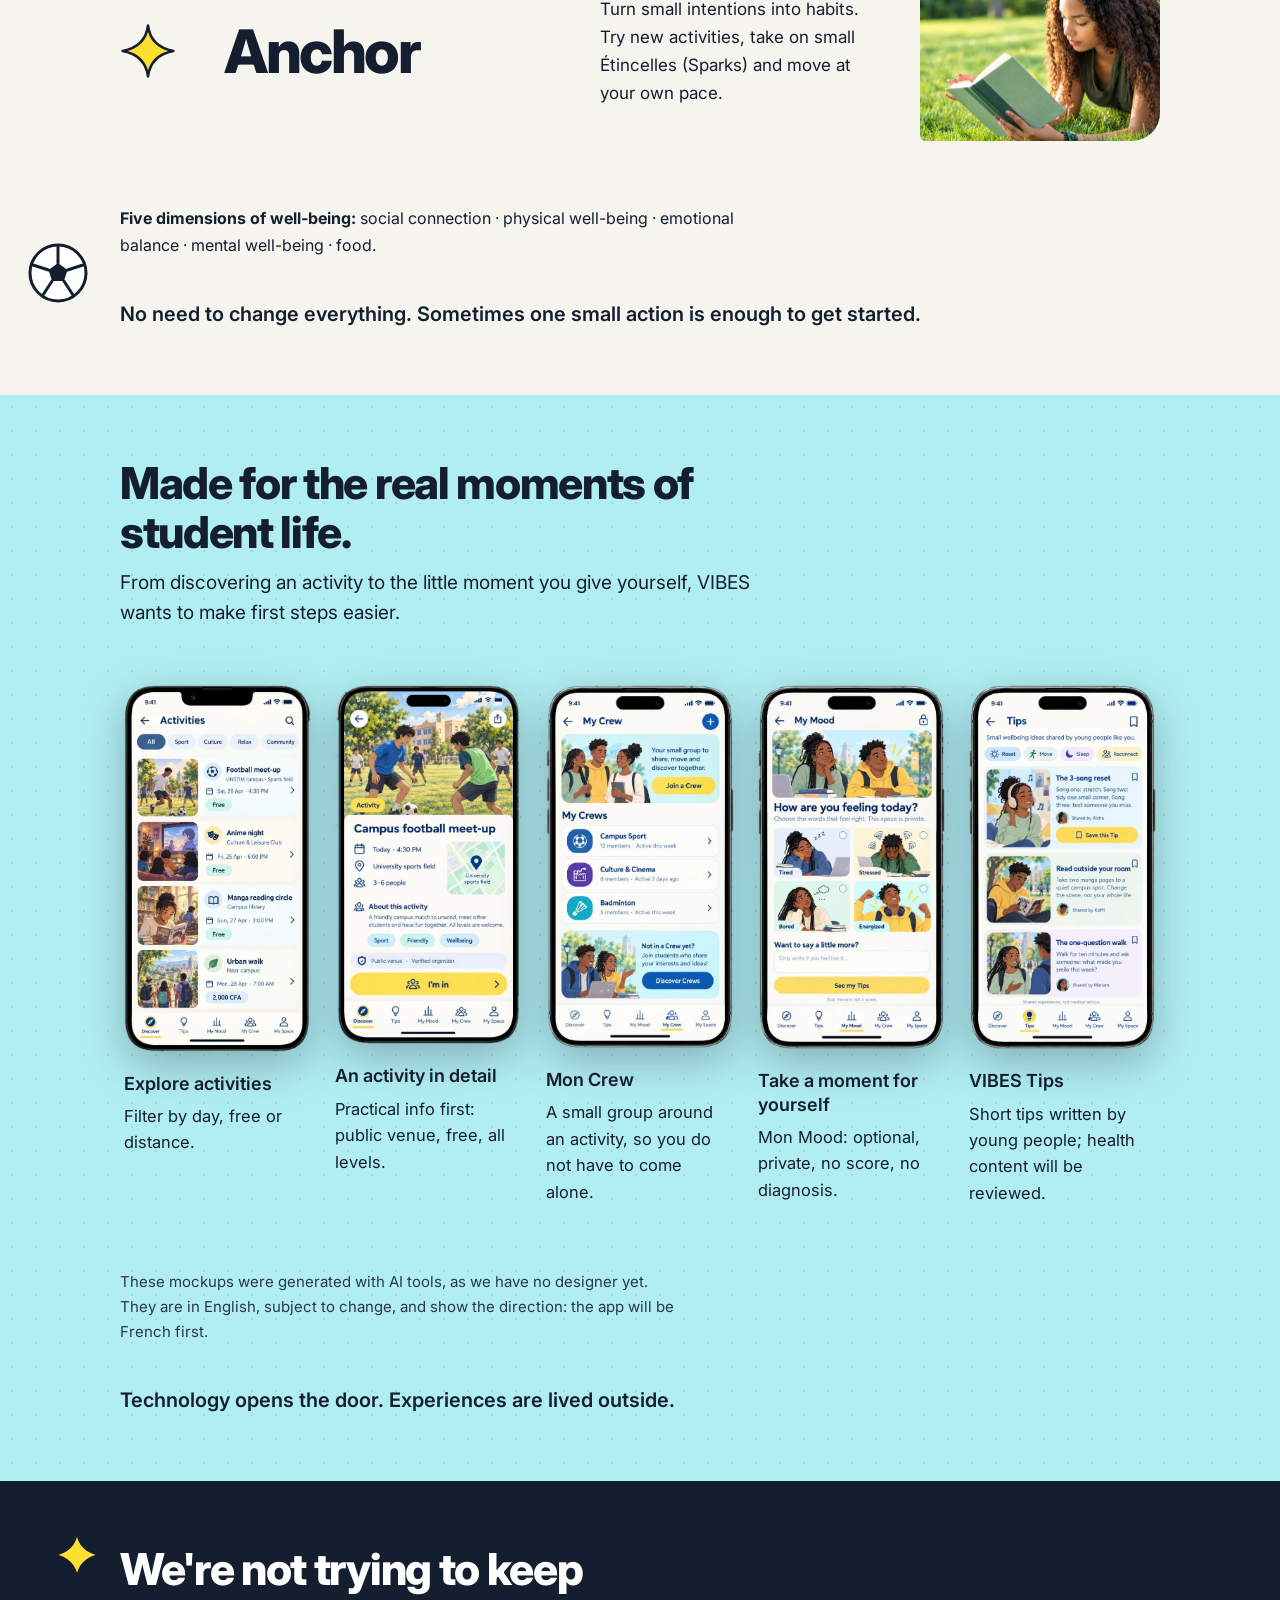
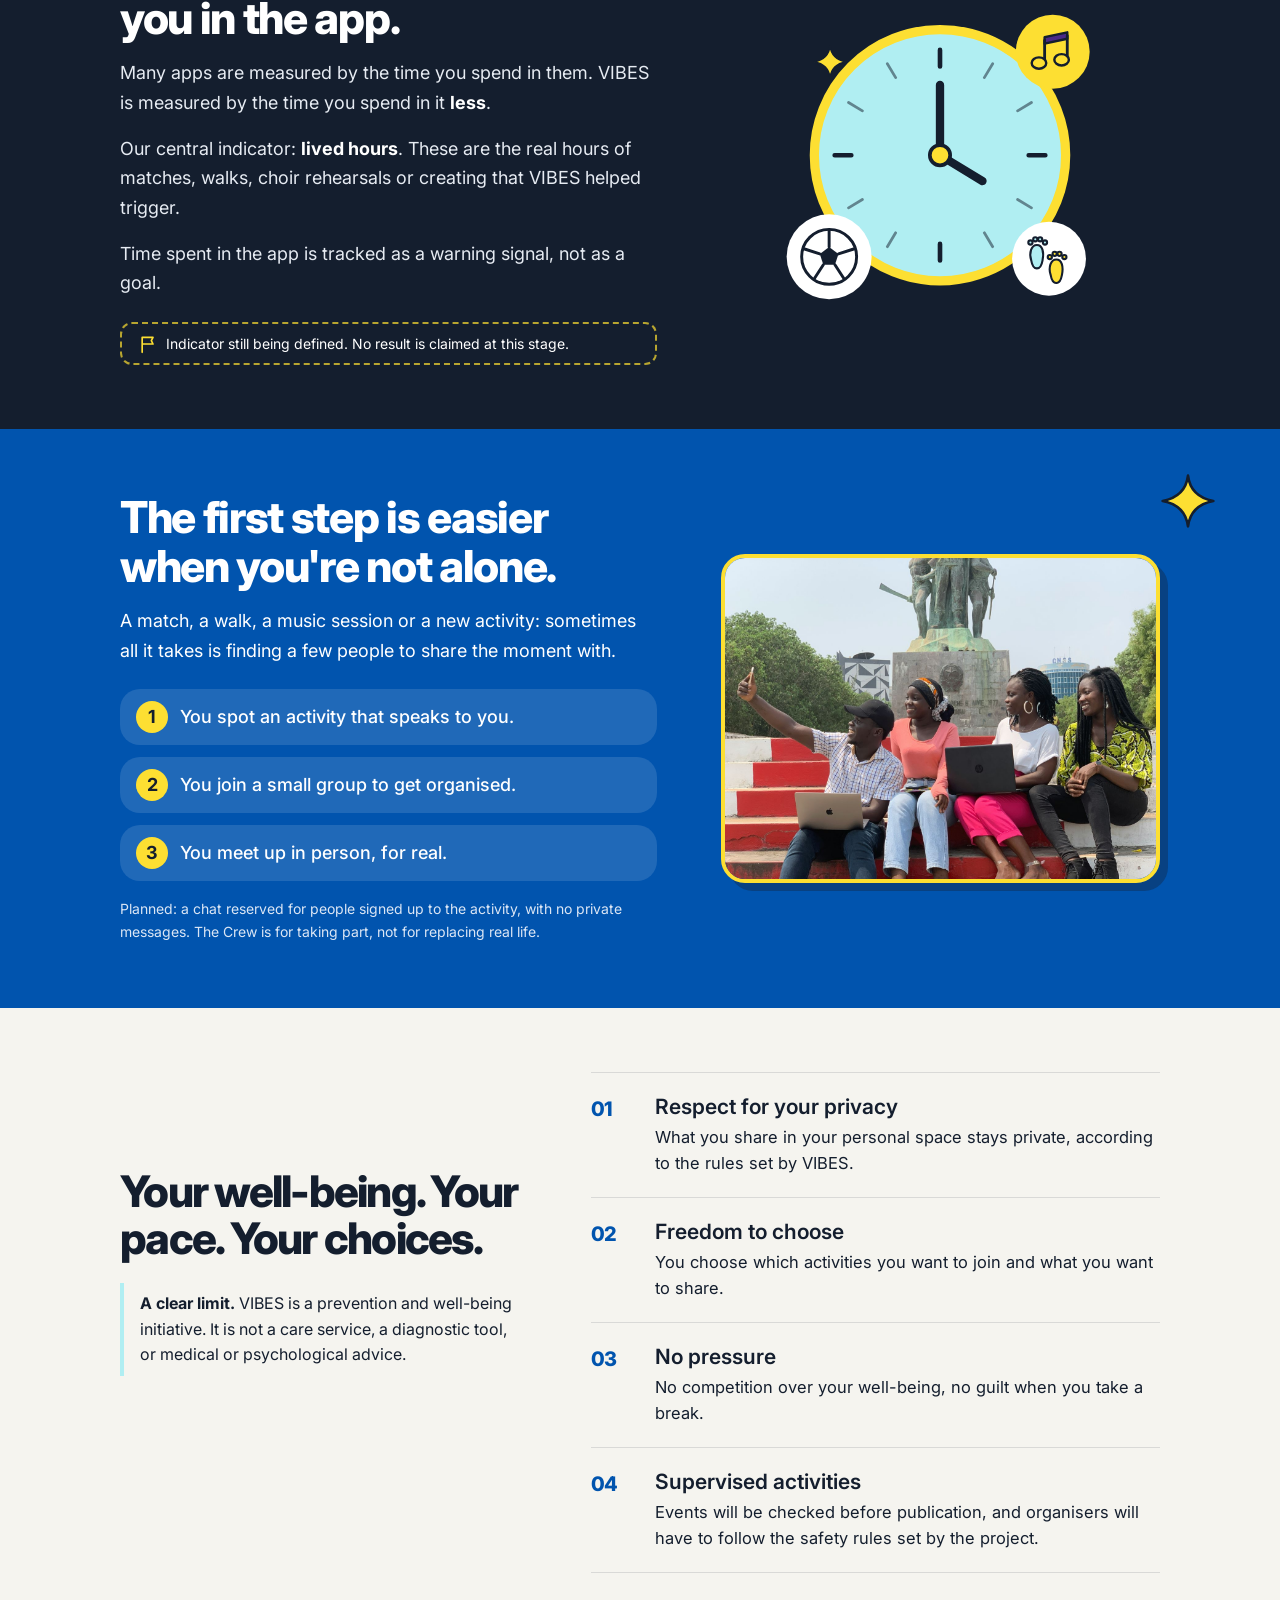
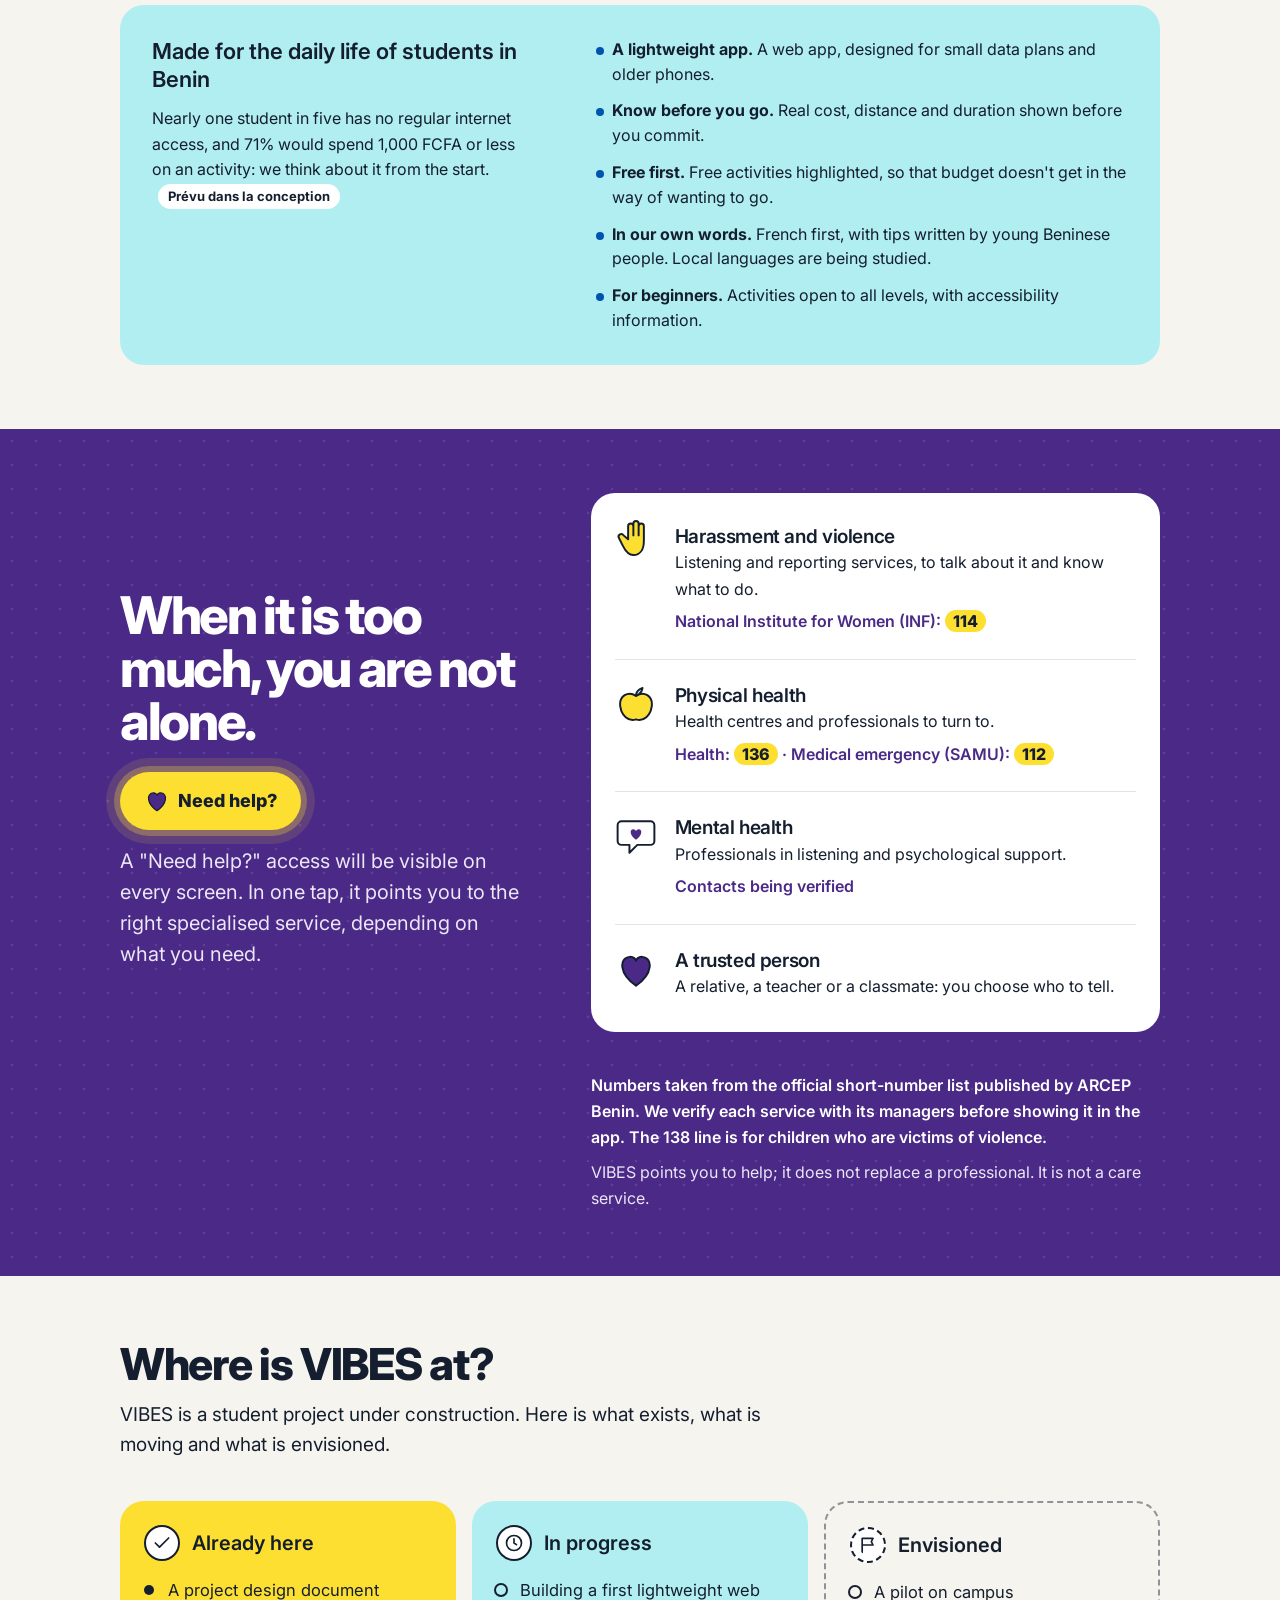
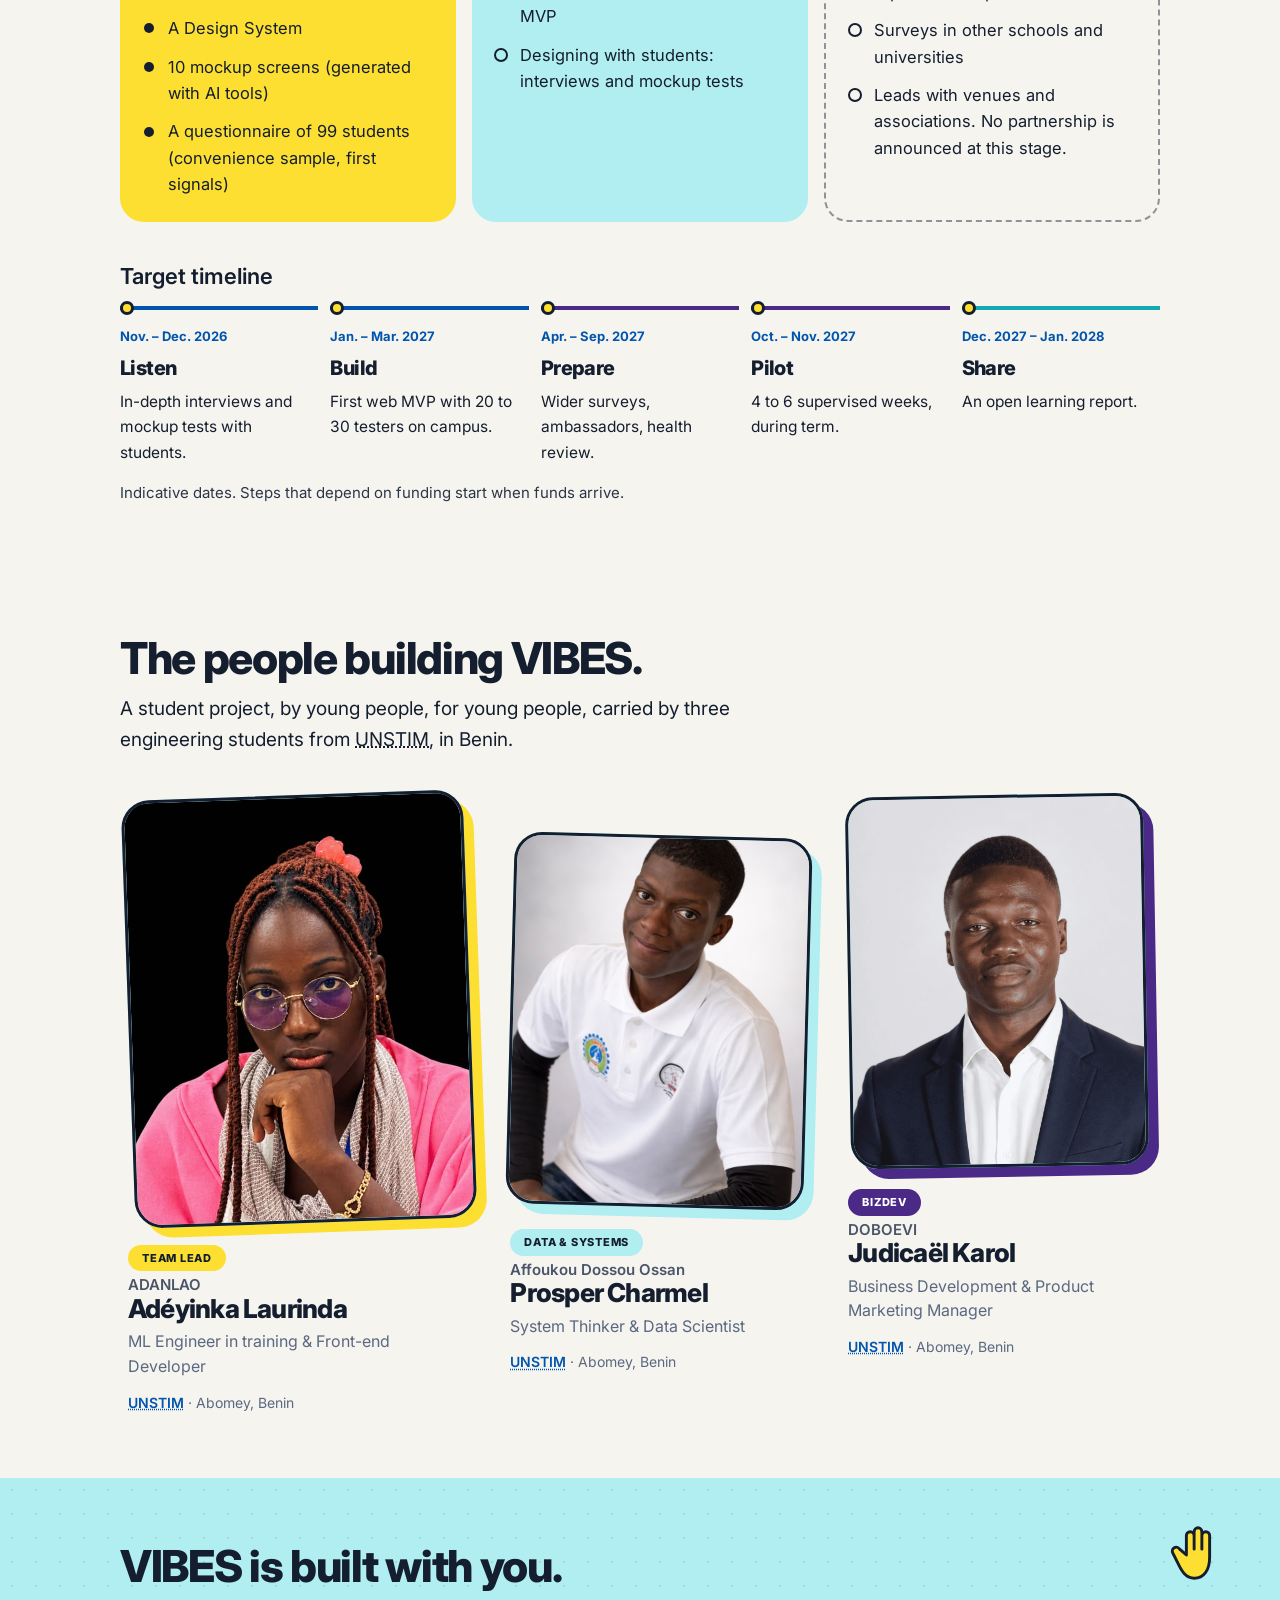
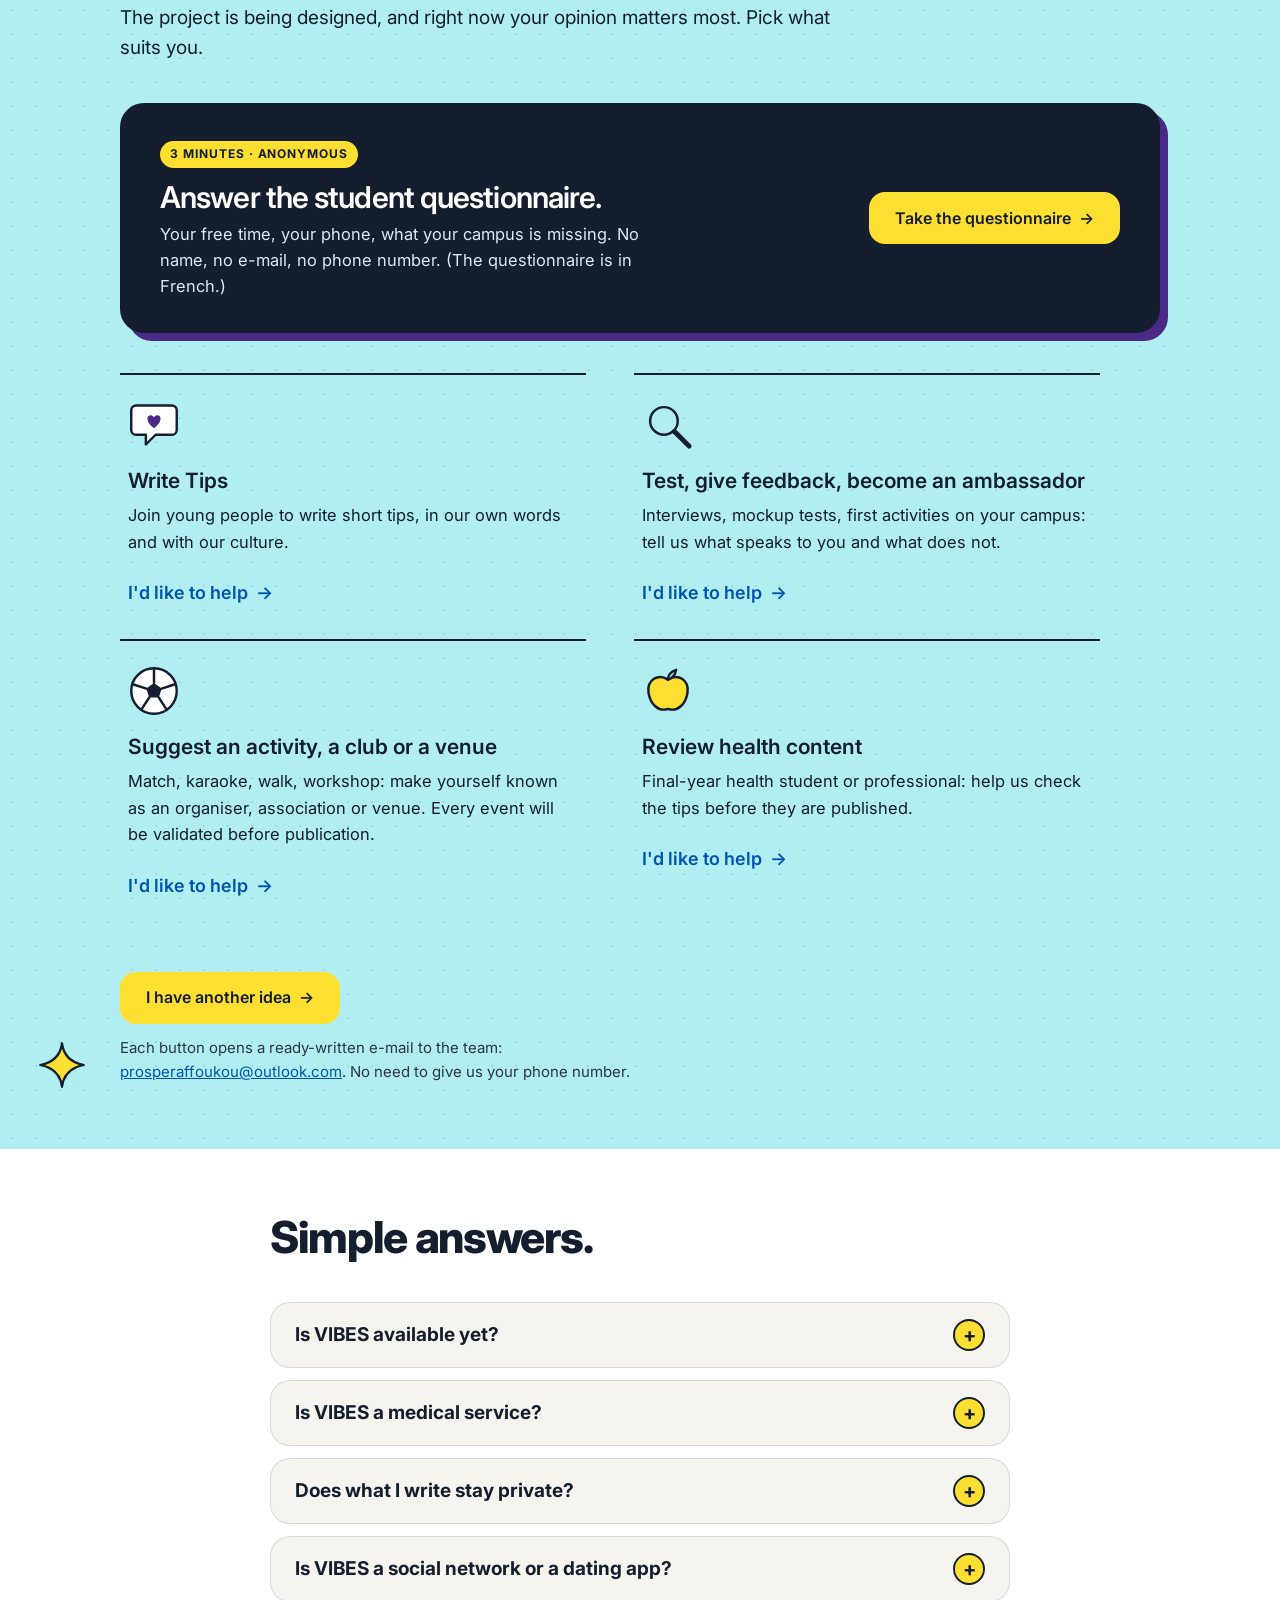
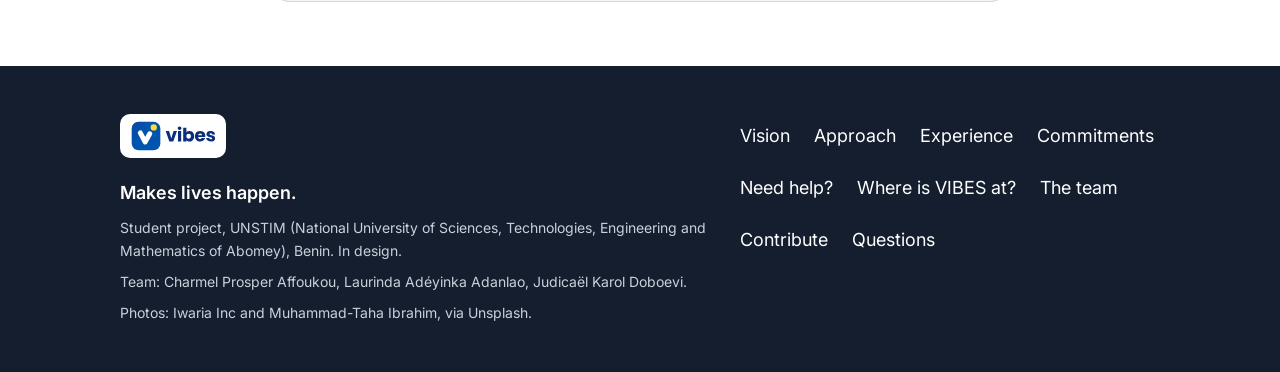
==== commit 54dd1606: "UNSTIM défini (PDF, site), 'nuits' -> 'heures' dans le PDF Co-Authored-By: Claude Sonnet 5.5 <norepl" ====
--- a/en/index.html
+++ b/en/index.html
@@ -13,7 +13,7 @@
   <meta property="og:locale" content="en_US">
   <meta property="og:title" content="VIBES · Makes lives happen">
   <meta property="og:description" content="Student well-being, differently: discover, equip yourself, anchor good habits.">
-  <meta property="og:image" content="https://vibes-phi-gold.vercel.app/assets/brand/og-image.png">
+  <meta property="og:image" content="https://vibes-bj.vercel.app/assets/brand/og-image.png">
   <meta name="twitter:card" content="summary_large_image">
   <script>document.documentElement.classList.add('js');</script>
   <link rel="preconnect" href="https://fonts.googleapis.com">
@@ -598,7 +598,7 @@
         <img src="../assets/brand/vibes-horizontal.svg" alt="VIBES" class="logo__img logo__img--footer" width="86" height="32">
       </a>
       <p class="footer__tag">Makes lives happen.</p>
-      <p class="footer__note">Student project, UNSTIM, Abomey (Benin). In design.</p>
+      <p class="footer__note">Student project, UNSTIM (National University of Sciences, Technologies, Engineering and Mathematics of Abomey), Benin. In design.</p>
       <p class="footer__note">Team: Charmel Prosper Affoukou, Laurinda Adéyinka Adanlao, Judicaël Karol Doboevi.</p>
       <p class="footer__note">Photos: Iwaria Inc and Muhammad-Taha Ibrahim, via Unsplash.</p>
     </div>
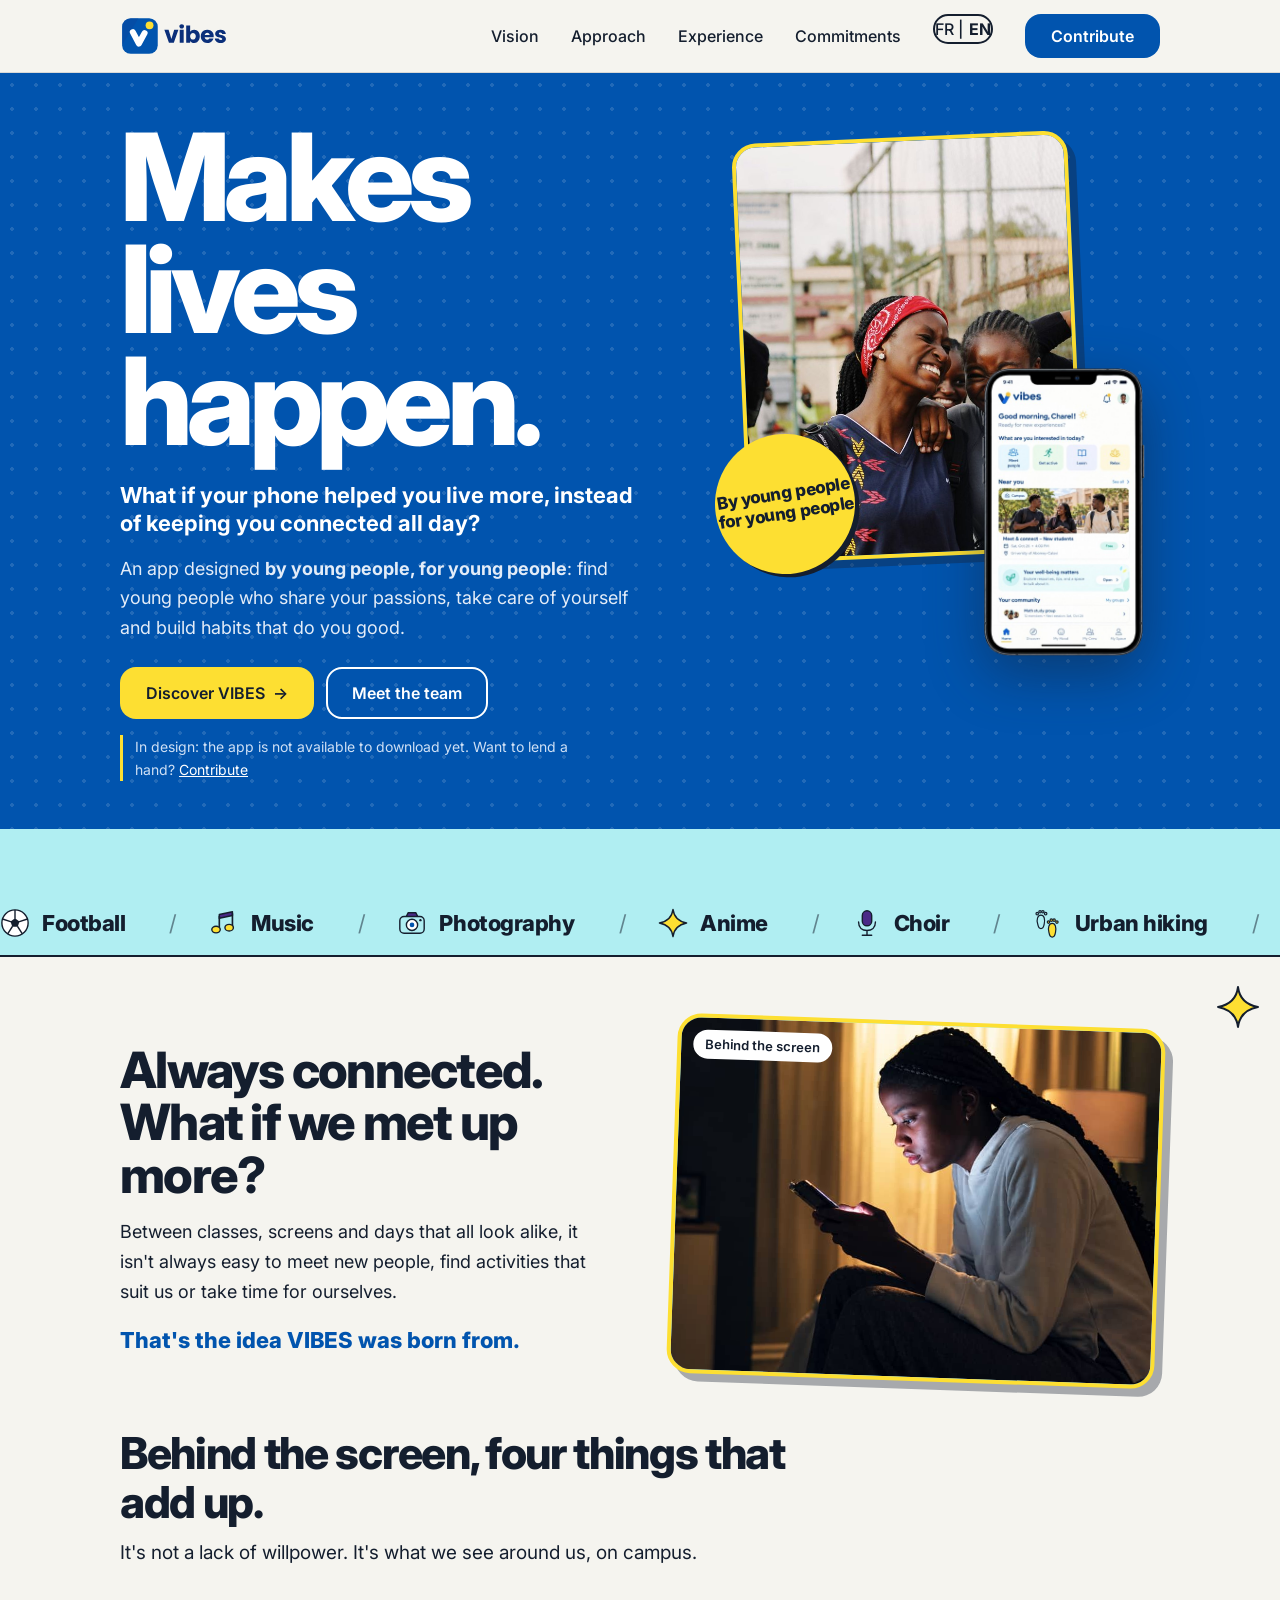
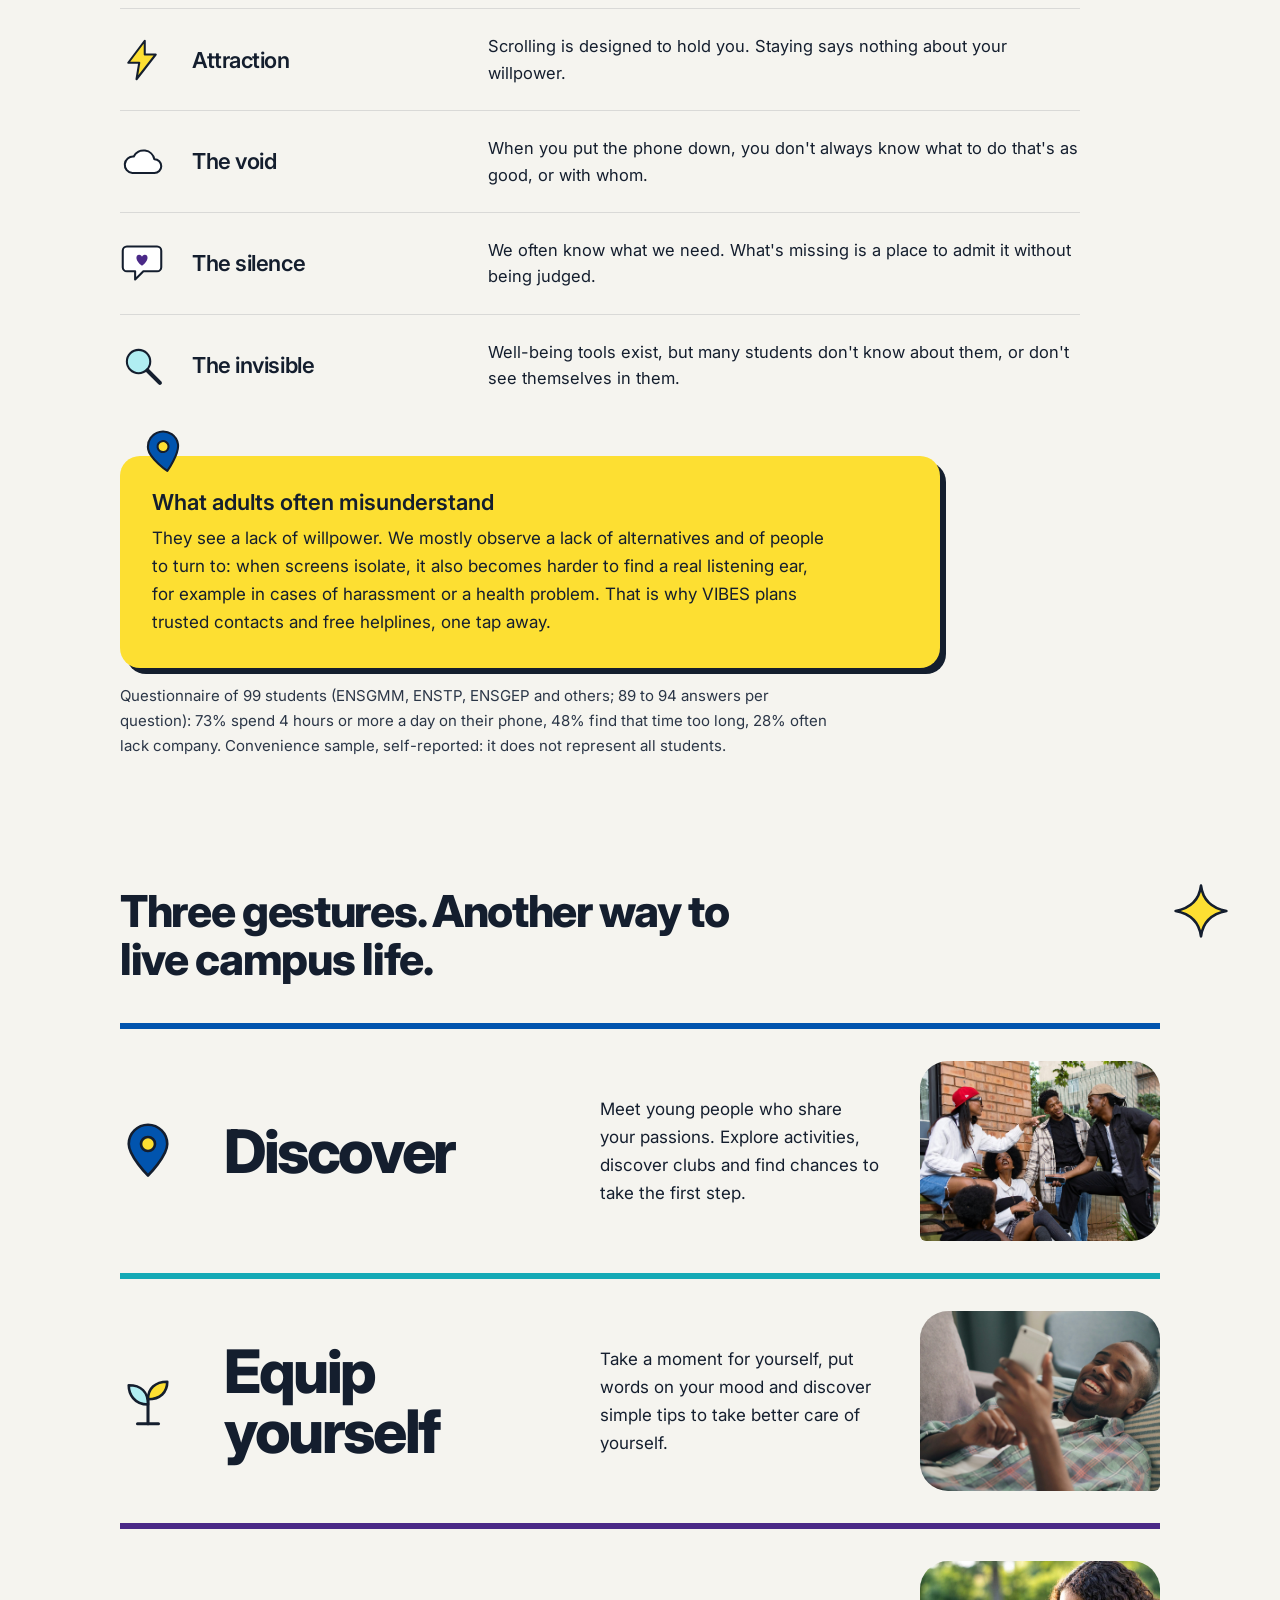
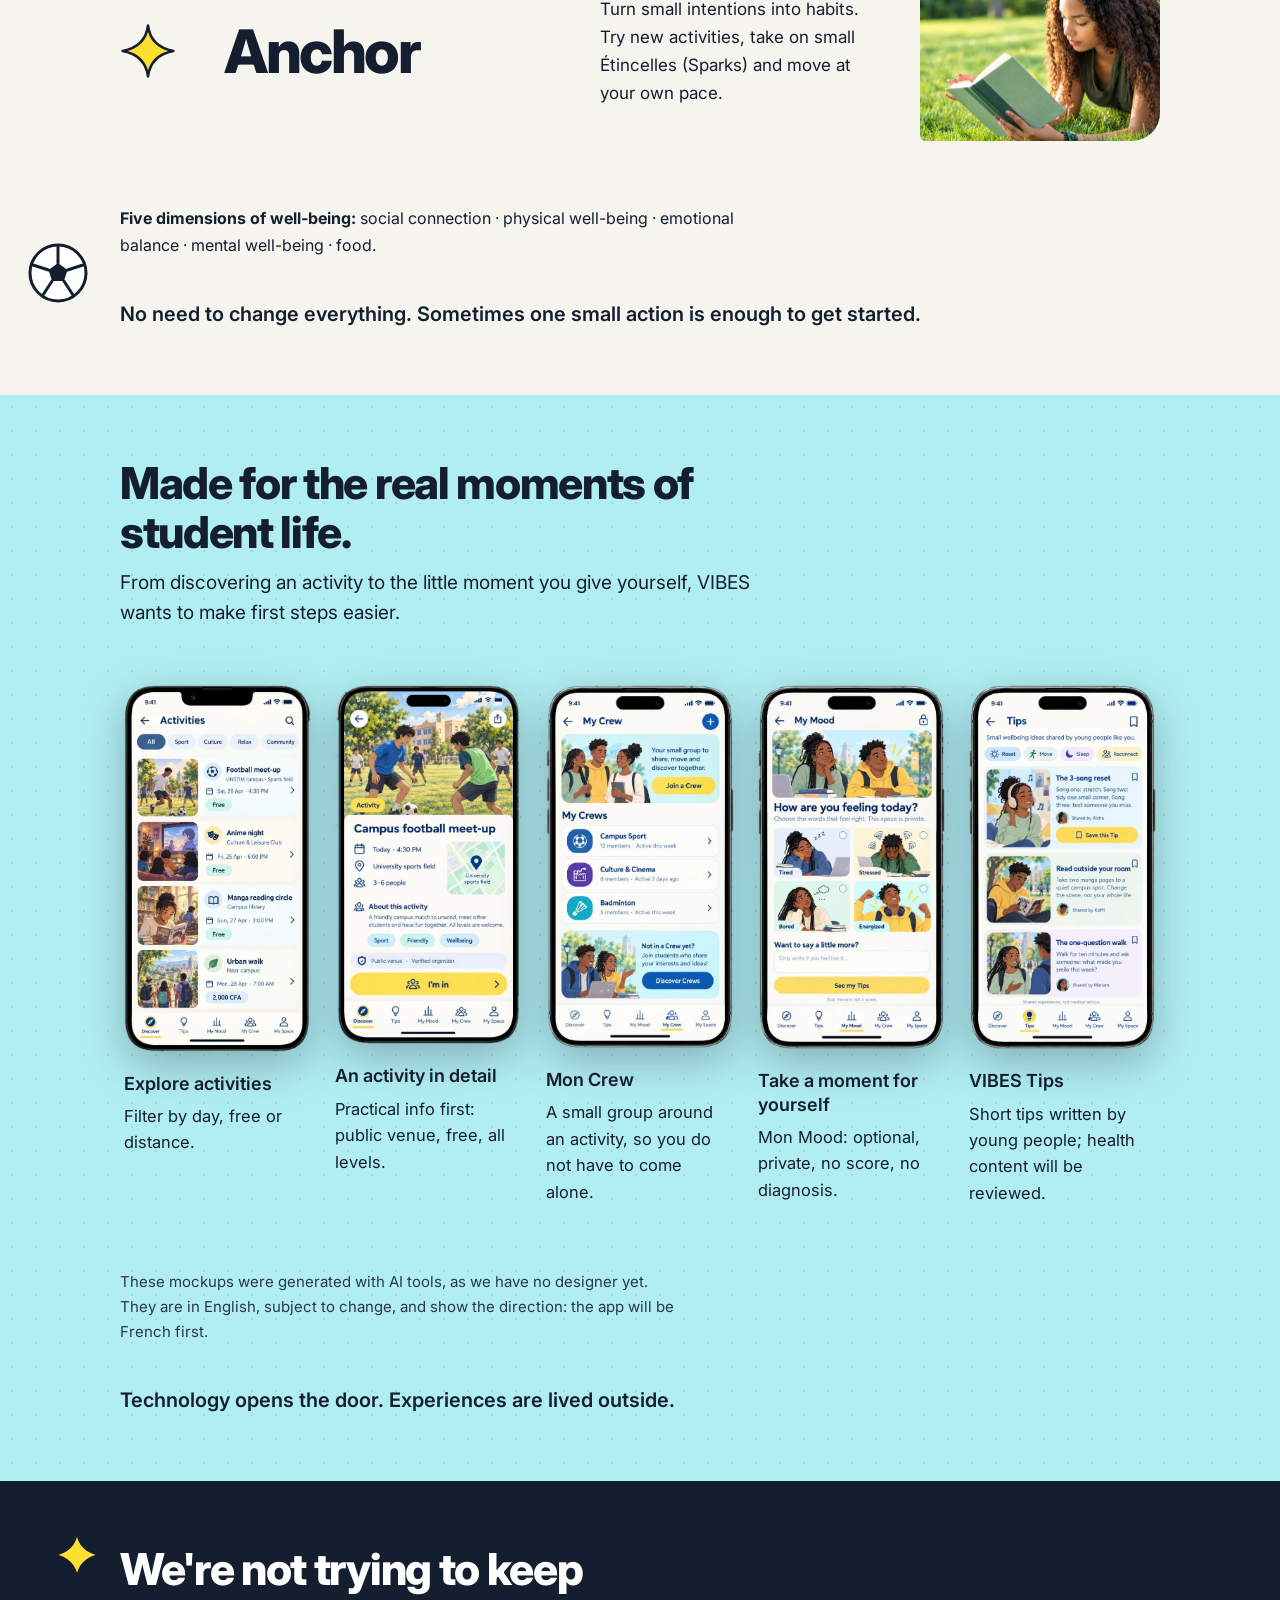
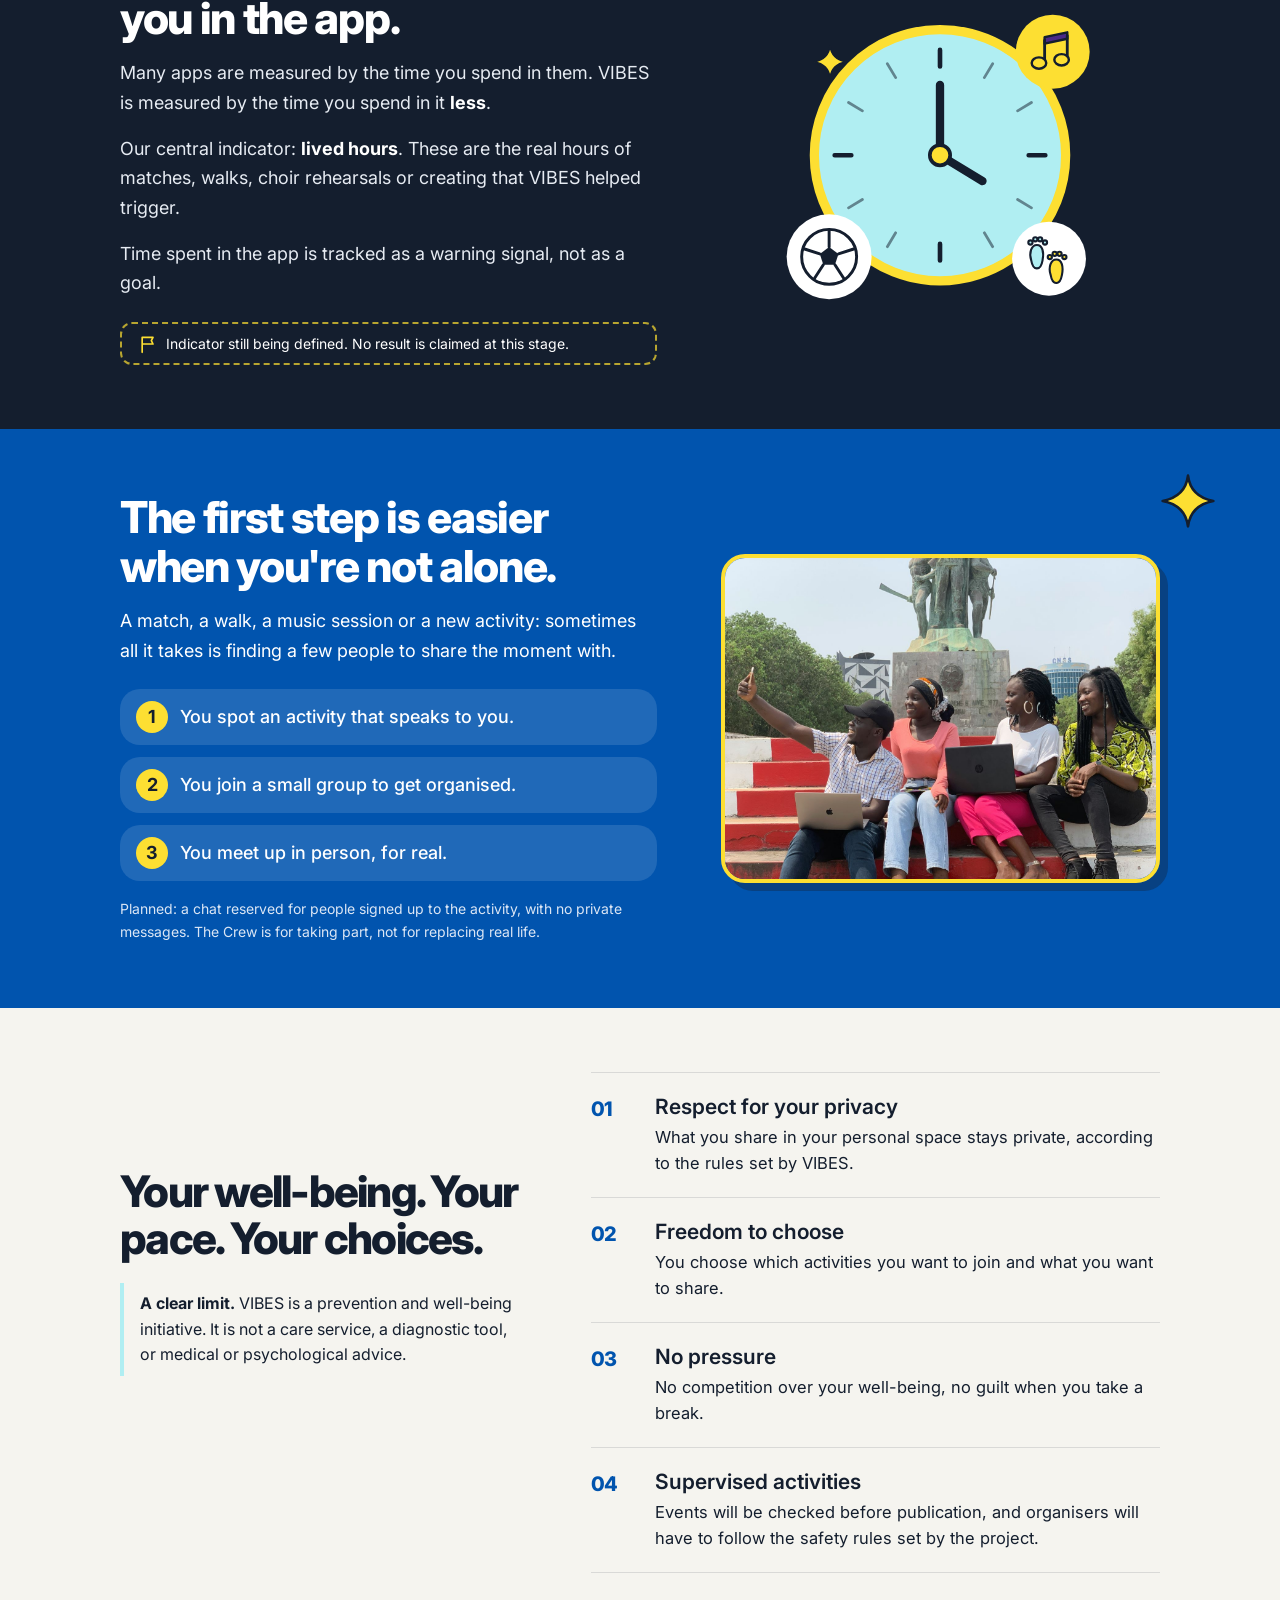
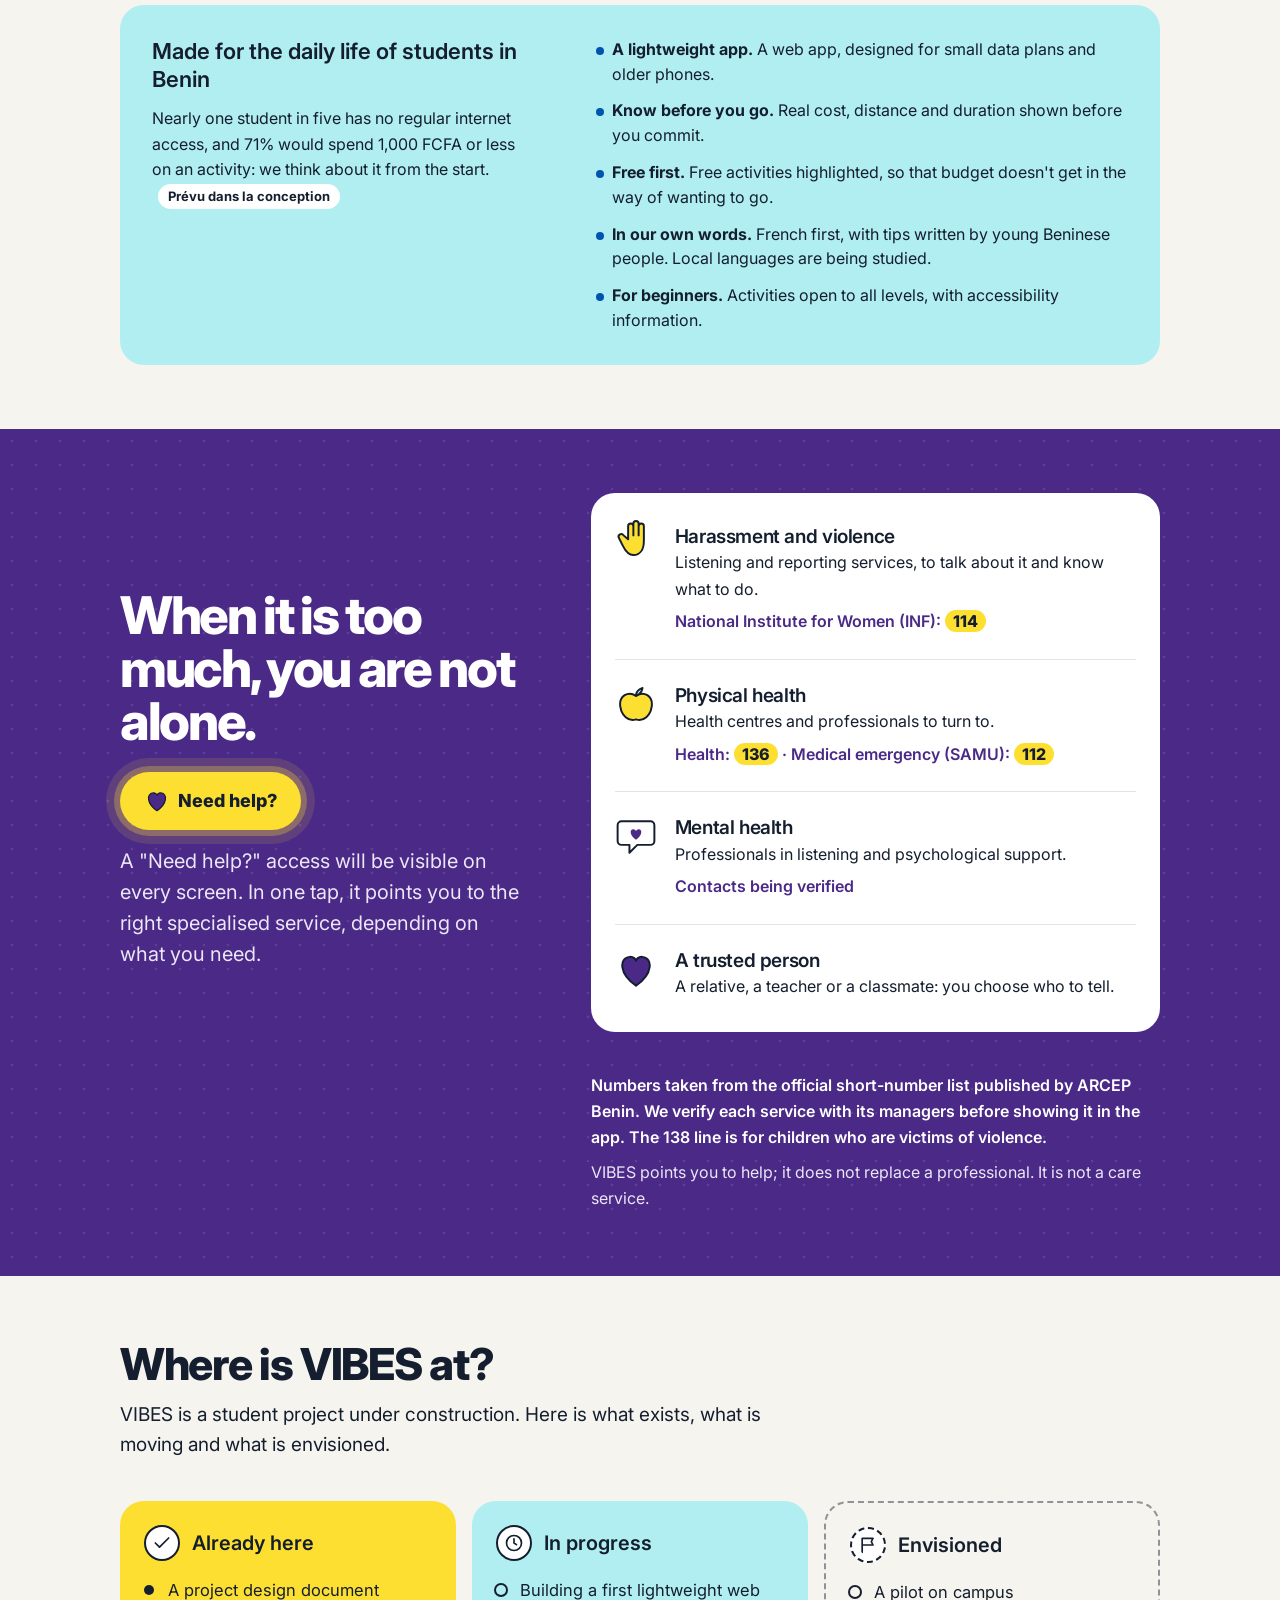
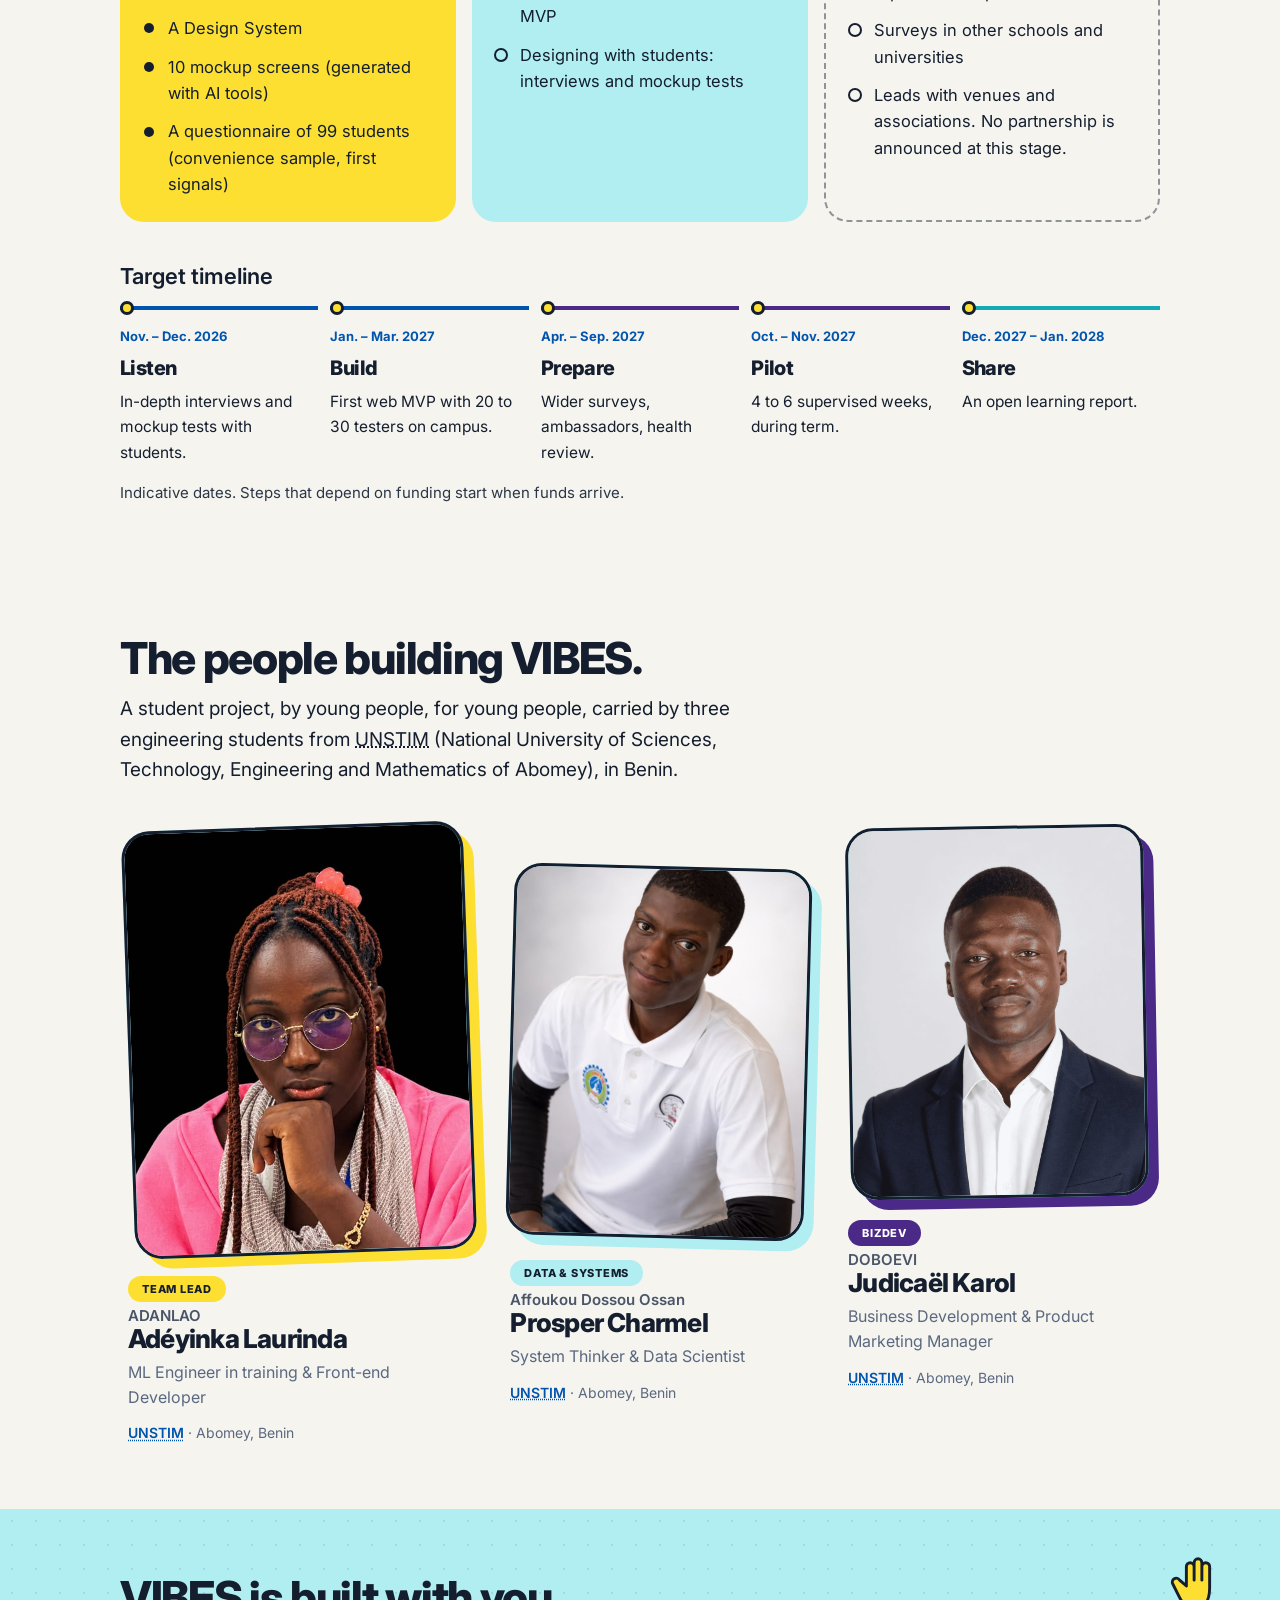
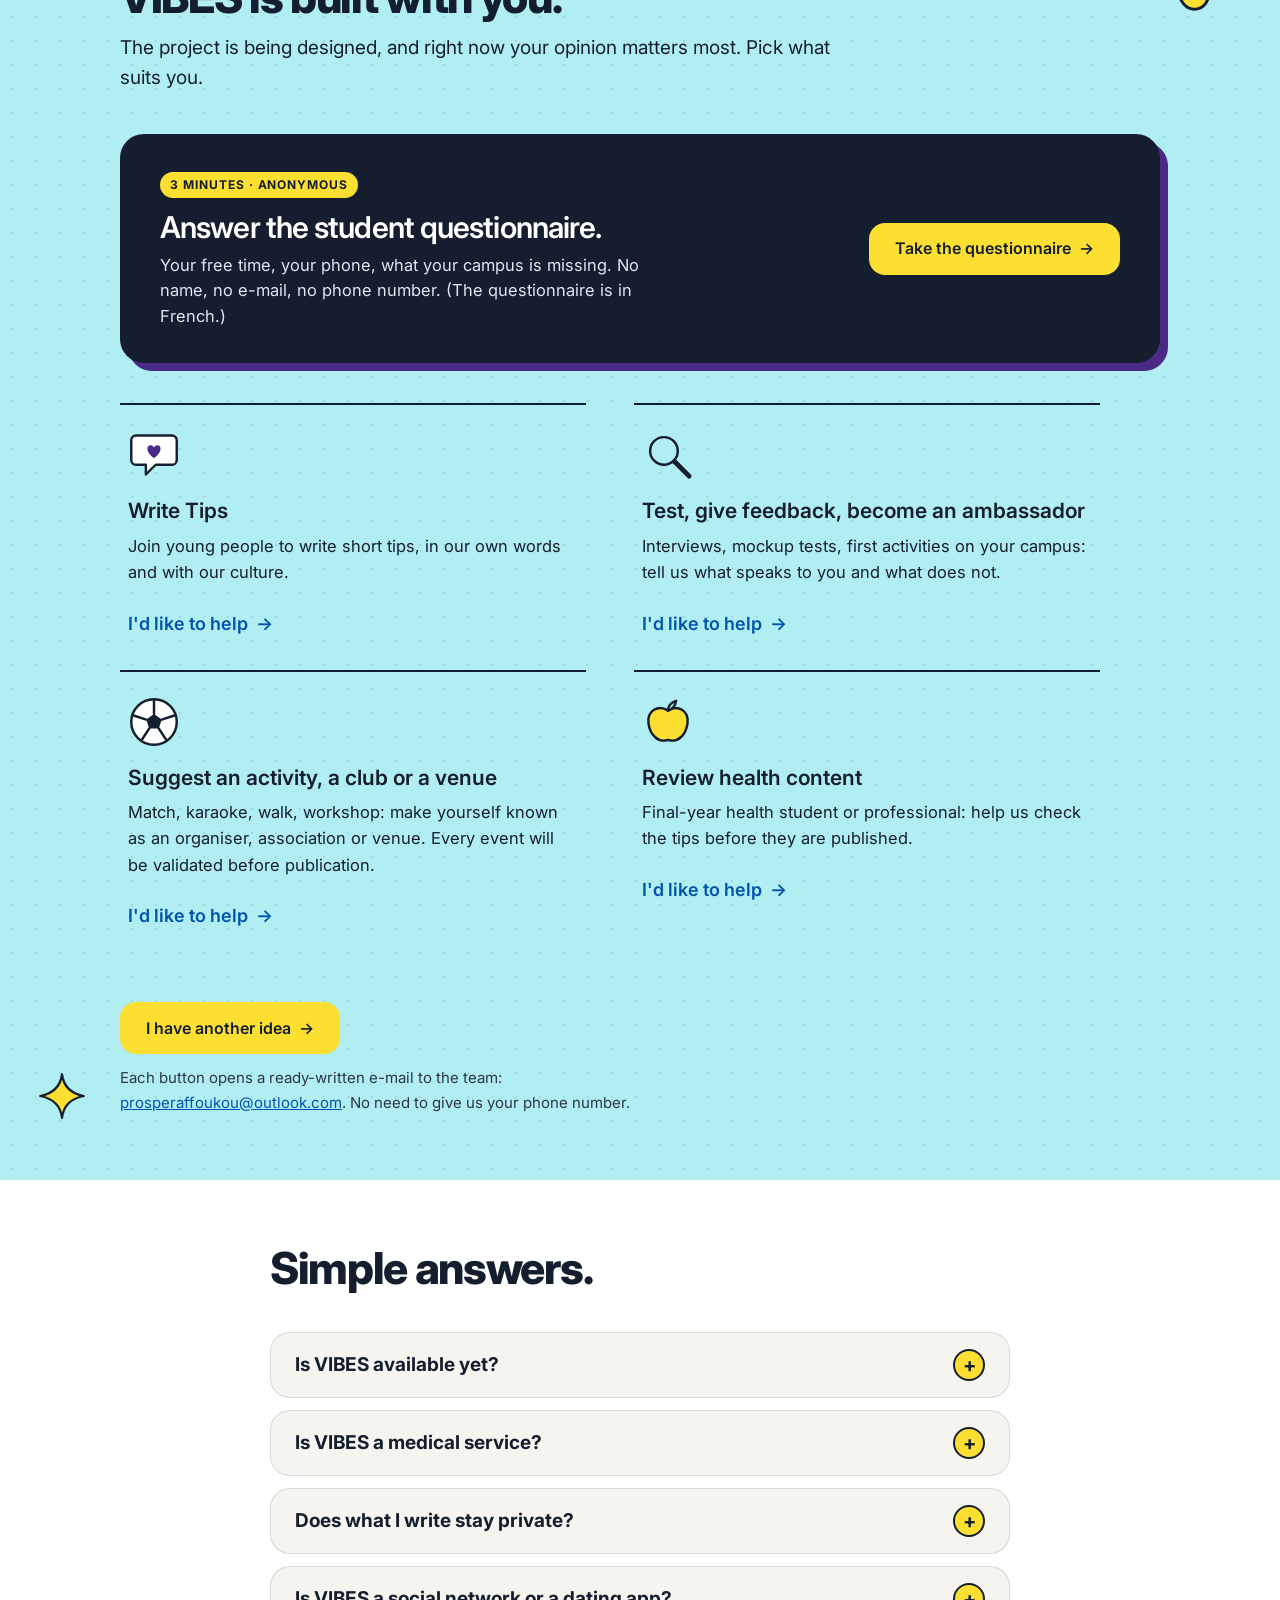
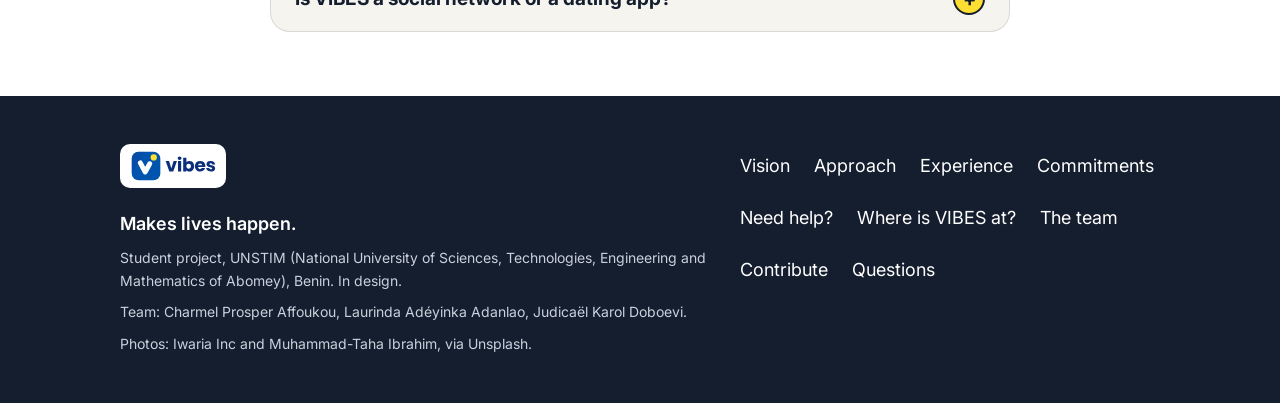
==== commit 8a15bc02: "UNSTIM : nom complet visible (équipe, FR/EN) ; appli mobile à suivre (PDF) Co-Authored-By: Claude So" ====
--- a/en/index.html
+++ b/en/index.html
@@ -454,7 +454,7 @@
       <header class="section__head reveal">
         <p class="eyebrow eyebrow--blue">The team</p>
         <h2>The people building VIBES.</h2>
-        <p class="section__intro">A student project, by young people, for young people, carried by three engineering students from <abbr title="National University of Sciences, Technology, Engineering and Mathematics of Abomey">UNSTIM</abbr>, in Benin.</p>
+        <p class="section__intro">A student project, by young people, for young people, carried by three engineering students from <abbr title="National University of Sciences, Technology, Engineering and Mathematics of Abomey">UNSTIM</abbr> (National University of Sciences, Technology, Engineering and Mathematics of Abomey), in Benin.</p>
       </header>
 
       <div class="team">
